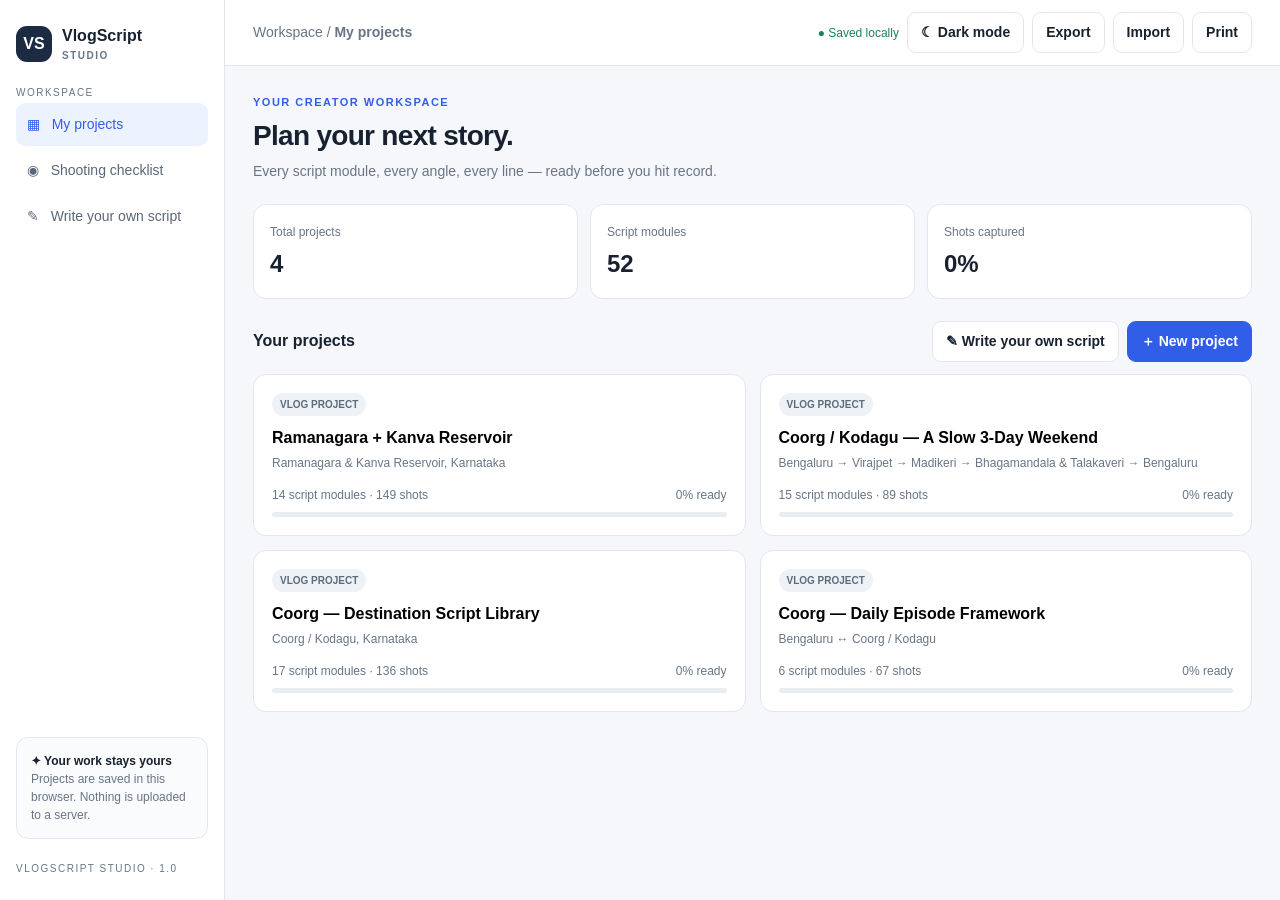
==== youtube-analytics/front-end/vlogscript-studio/index.html @ fcdf45ae "Add 'youtube-analytics/front-end/vlogscript-studio/' from commit 'c4b577c765a6b3396db47463d71242bc6f" ====
<!doctype html><html lang="en"><head><meta charset="utf-8"><meta name="viewport" content="width=device-width,initial-scale=1"><title>VlogScript Studio</title><script>try{const savedTheme=localStorage.getItem('vlogscript-theme');if(savedTheme==='dark'||savedTheme==='light')document.documentElement.dataset.theme=savedTheme;}catch(e){}</script><style>
:root{--ink:#17212f;--muted:#687587;--line:#e2e7ef;--bg:#f6f7fa;--blue:#315ee8;--soft:#edf2ff}*{box-sizing:border-box}body{margin:0;background:var(--bg);color:var(--ink);font:14px/1.5 Inter,-apple-system,BlinkMacSystemFont,"Segoe UI",sans-serif}button,input,textarea,select{font:inherit}button{cursor:pointer}.shell{display:grid;grid-template-columns:225px 1fr;min-height:100vh}.side{background:white;border-right:1px solid var(--line);padding:24px 16px;display:flex;flex-direction:column;gap:22px}.brand{display:flex;align-items:center;gap:10px;font-size:16px;font-weight:800}.mark{background:#1d2b42;color:white;width:36px;height:36px;border-radius:11px;display:grid;place-items:center}.sub,.label{font-size:10px;color:var(--muted);letter-spacing:1.5px}.nav{display:block;width:100%;text-align:left;border:0;background:transparent;padding:11px;border-radius:9px;color:#596779;margin:3px 0}.nav.active,.nav:hover{background:var(--soft);color:var(--blue)}.sidefoot{margin-top:auto;border:1px solid var(--line);background:#fafbfc;border-radius:12px;padding:14px;font-size:12px;color:var(--muted)}.sidefoot strong{display:block;color:var(--ink)}.top{height:66px;background:white;border-bottom:1px solid var(--line);display:flex;align-items:center;justify-content:space-between;padding:0 28px}.crumb{color:var(--muted)}.topright{display:flex;align-items:center;gap:8px}.saved{font-size:12px;color:#16845b}.content{max-width:1200px;padding:28px;margin:auto}.eyebrow{color:var(--blue);font-size:11px;font-weight:800;letter-spacing:1.5px}.h1{font-size:28px;letter-spacing:-.7px;margin:4px 0}.intro{color:var(--muted);margin:0 0 22px}.btn{border:1px solid var(--line);background:white;border-radius:9px;padding:9px 13px;font-weight:650;color:var(--ink)}.btn.primary{background:var(--blue);border-color:var(--blue);color:white}.btn.small{font-size:12px;padding:6px 9px}.btn.danger{color:#b42318}.stats{display:grid;grid-template-columns:repeat(3,1fr);gap:12px;margin-bottom:22px}.stat,.panel,.project,.scene-card{background:white;border:1px solid var(--line);border-radius:13px}.stat{padding:16px}.stat span{color:var(--muted);font-size:12px}.stat strong{display:block;font-size:24px;margin-top:4px}.sectionhead{display:flex;align-items:center;justify-content:space-between;gap:12px;margin:20px 0 12px}.sectionhead h2,.sectionhead h3{margin:0;font-size:16px}.projects{display:grid;grid-template-columns:repeat(2,minmax(0,1fr));gap:14px}.project{padding:18px;text-align:left}.project:hover{border-color:#9db0ff}.project h3{margin:10px 0 4px;font-size:16px}.project p{margin:0;color:var(--muted);font-size:12px}.meta{display:flex;justify-content:space-between;margin-top:14px;color:var(--muted);font-size:12px}.pill{display:inline-block;border-radius:30px;padding:4px 8px;background:#eef2f6;color:#5e6b7a;font-size:10px;font-weight:800}.bar{height:5px;background:#e9edf3;border-radius:9px;overflow:hidden;margin-top:8px}.bar i{display:block;height:100%;background:var(--blue)}.editor{display:grid;grid-template-columns:var(--scene-panel-width,230px) 8px minmax(0,1fr);gap:0;align-items:start}.scene-resizer{align-self:stretch;min-height:180px;cursor:col-resize;touch-action:none;position:relative;display:flex;justify-content:center;outline:none}.scene-resizer:after{content:'';width:3px;border-radius:4px;background:#d9e0eb;transition:background .15s,width .15s}.scene-resizer:hover:after,.scene-resizer:focus:after,.scene-resizer.dragging:after{background:#315ee8;width:4px}.scene-list{margin-right:14px;min-width:0}.scene-list{padding:12px;height:max-content}.scene-row{display:flex;align-items:flex-start;gap:8px;padding:10px;border-radius:9px;margin:3px 0;cursor:pointer;color:#596678;min-width:0}.scene-row .num{flex:0 0 25px}.scene-name{min-width:0;overflow:visible;text-overflow:clip;white-space:normal;overflow-wrap:anywhere;line-height:1.35}.scene-row>span:last-child{flex:0 0 auto}.scene-row.active,.scene-row:hover{background:var(--soft);color:var(--blue)}.num{width:25px;height:25px;border:1px solid var(--line);border-radius:7px;display:grid;place-items:center;font-size:11px;flex-shrink:0}.scene-name{overflow:visible;text-overflow:clip;white-space:normal;overflow-wrap:anywhere;flex:1;min-width:0;line-height:1.35}.scene-card,.panel{padding:18px;margin-bottom:14px}.fields{display:grid;grid-template-columns:repeat(2,minmax(0,1fr));gap:12px}.field{display:flex;flex-direction:column;gap:5px;min-width:0}.field.full{grid-column:1/-1}.field label{font-size:12px;font-weight:750;color:#556173}.field input,.field textarea,.field select{width:100%;border:1px solid #dce2ea;border-radius:8px;padding:10px;background:white;color:var(--ink);outline:none}.field input:focus,.field textarea:focus{border-color:#7893ff}.field textarea{resize:vertical;min-height:100px;line-height:1.6}.field textarea.script{min-height:155px}.twocol{display:grid;grid-template-columns:repeat(2,minmax(0,1fr));gap:14px}.hint{color:var(--muted);font-size:12px;margin:4px 0 12px}.shot{display:grid;grid-template-columns:24px minmax(90px,1fr) 92px 105px 118px 95px 30px;align-items:center;gap:7px;padding:9px 0;border-top:1px solid #eef0f4}.shot input[type=checkbox]{width:16px;height:16px;accent-color:var(--blue)}.shot input[type=text],.shot select{width:100%;min-width:0;border:1px solid var(--line);border-radius:7px;padding:7px;font-size:12px;background:white}.shot.done .shotname{text-decoration:line-through;color:#8993a1}.shothead{display:grid;grid-template-columns:24px minmax(90px,1fr) 92px 105px 118px 95px 30px;gap:7px;color:var(--muted);font-size:10px;font-weight:800;text-transform:uppercase;padding-bottom:8px}.empty{padding:32px;text-align:center;color:var(--muted);border:1px dashed #cfd6e1;border-radius:12px}.hidden{display:none!important}
/* Three-panel shooting reader: scenes | script | shot checklist */
.script-reader{display:grid;grid-template-columns:minmax(190px,225px) minmax(350px,1fr) minmax(270px,320px);gap:14px;align-items:start;margin-top:8px}
.reader-scene-sidebar,.reader-checklist{background:#fff;border:1px solid var(--line);border-radius:14px;padding:14px;position:sticky;top:16px;max-height:calc(100vh - 120px);overflow:auto;min-width:0}
.reader-sidebar-head,.reader-checklist-head{display:flex;align-items:center;justify-content:space-between;gap:8px;margin:0 2px 12px}
.reader-sidebar-head h2,.reader-checklist-head h2{font-size:14px;margin:0}
.reader-scene-list{display:flex;flex-direction:column;gap:4px}
.reader-script-item{display:block;width:100%;text-align:left;background:transparent;border:1px solid transparent;border-radius:10px;padding:11px;margin:0;color:var(--ink)}
.reader-script-item:hover{background:#f7f8fb;border-color:#e7ebf2}
.reader-script-item.active{background:var(--soft);border-color:#cbd7ff;color:#214bcc}
.reader-script-item .reader-item-scene{font-weight:750;font-size:12px;line-height:1.45;display:block;overflow-wrap:anywhere}
.reader-script-item .reader-item-type{display:block;font-size:11px;color:var(--muted);margin-top:5px}
.reader-script-item.active .reader-item-type{color:#315ee8}
.reader-main{min-width:0}
.reader-toolbar{display:flex;align-items:center;justify-content:space-between;gap:8px;flex-wrap:wrap;margin-bottom:12px}
.reader-toolbar-group{display:flex;align-items:center;gap:6px;flex-wrap:wrap}
.reader-script-tabs{display:flex;align-items:center;gap:4px;padding:4px;background:#eef1f6;border-radius:10px}
.reader-script-tabs .btn{border-color:transparent;background:transparent;padding:7px 10px}
.reader-script-tabs .btn.primary{background:#fff;border-color:#dce3ef;color:var(--blue);box-shadow:0 1px 3px #15223812}
.reader-page{background:#fff;border:1px solid var(--line);border-radius:16px;box-shadow:0 8px 30px #17212f0a;max-width:none;margin:0;min-height:68vh;padding:clamp(22px,3vw,40px)}
.reader-kicker{color:var(--blue);font-weight:850;font-size:11px;letter-spacing:1.7px;text-transform:uppercase;margin-bottom:16px}
.reader-page-title{font-size:clamp(25px,2.4vw,34px);line-height:1.16;letter-spacing:-1px;margin:0 0 10px;overflow-wrap:anywhere}
.reader-page-subtitle{font-size:14px;color:var(--muted);margin:0;line-height:1.6;overflow-wrap:anywhere}
.reader-meta{display:flex;gap:6px;flex-wrap:wrap;margin-top:14px}
.reader-meta span{background:#f3f5f8;border-radius:30px;padding:5px 9px;color:#566274;font-size:11px;font-weight:700}
.reader-rule{height:1px;background:var(--line);margin:23px 0}
.reader-text{white-space:pre-wrap;overflow-wrap:anywhere;font-size:var(--reader-font-size,21px);line-height:1.9;letter-spacing:.01em;color:#263347;max-width:67ch;margin:0 auto;min-height:36vh}
.reader-page-footer{display:flex;justify-content:space-between;align-items:center;gap:12px;margin-top:25px;padding-top:18px;border-top:1px solid var(--line);color:var(--muted);font-size:12px}
.reader-fullscreen:fullscreen{background:var(--bg);overflow:auto;padding:24px}
.reader-fullscreen:fullscreen .reader-page{min-height:calc(100vh - 140px);max-width:1000px;margin:0 auto}
.reader-checklist-head{margin-bottom:7px}
.reader-checklist-note{font-size:12px;line-height:1.6;color:var(--muted);margin:0 2px 13px}
.reader-shot-list{display:flex;flex-direction:column;gap:8px}
.reader-shot{display:flex;align-items:flex-start;gap:10px;padding:11px 10px;border:1px solid #e0e6ef;border-radius:11px;background:#fff;cursor:pointer;transition:border-color .15s,background .15s}
.reader-shot:hover{border-color:#afbeef;background:#fbfcff}
.reader-shot input{width:18px;height:18px;flex:0 0 18px;margin-top:2px;accent-color:var(--blue);cursor:pointer}
.reader-shot-content{min-width:0;display:block}
.reader-shot-name{display:block;font-size:12px;font-weight:750;line-height:1.5;overflow-wrap:anywhere}
.reader-shot-meta{display:flex;flex-wrap:wrap;gap:5px;margin-top:7px}
.reader-shot-meta span{display:inline-block;background:#f1f4f8;border-radius:30px;padding:3px 7px;font-size:10px;line-height:1.4;color:#556173}
.reader-shot.complete{background:#f8fbf9;border-color:#d9eee2}
.reader-shot.complete .reader-shot-name{text-decoration:line-through;color:#8b95a3}
.reader-empty{border:1px dashed #ccd5e2;border-radius:12px;padding:20px;color:var(--muted);background:#fafbfc;line-height:1.7;font-size:13px}
@media(max-width:1120px){.script-reader{grid-template-columns:minmax(170px,200px) minmax(300px,1fr) minmax(245px,275px);gap:10px}.reader-scene-sidebar,.reader-checklist{padding:11px}.reader-page{padding:24px 20px}.reader-toolbar-group{gap:4px}.reader-toolbar-group .btn{padding:7px 8px}}
@media(max-width:900px){.script-reader{grid-template-columns:minmax(160px,210px) minmax(0,1fr)}.reader-checklist{grid-column:2;position:static;max-height:none}.reader-scene-sidebar{grid-row:1 / span 2;position:sticky;top:12px;max-height:calc(100vh - 100px)}.reader-main{grid-column:2}.reader-page{min-height:auto}.reader-text{min-height:220px}}
@media(max-width:620px){.script-reader{grid-template-columns:1fr;gap:10px}.reader-scene-sidebar,.reader-checklist{position:static;max-height:none}.reader-scene-list{display:flex;flex-direction:row;gap:5px;overflow-x:auto;padding-bottom:4px}.reader-script-item{width:auto;min-width:170px;max-width:230px}.reader-main,.reader-checklist{grid-column:1}.reader-main{grid-row:2}.reader-checklist{grid-row:3}.reader-toolbar{align-items:flex-start}.reader-toolbar-group{max-width:100%}.reader-page{padding:25px 20px}.reader-text{font-size:var(--reader-font-size,20px);line-height:1.8;min-height:180px}.reader-page-footer{font-size:11px}}

/* In-the-field travel sequence */
.travel-intro{margin:10px 0 18px}
.travel-safety-note{padding:12px 14px;border:1px solid #f1d5a3;background:#fff9ed;color:#7b5317;border-radius:11px;font-size:13px;line-height:1.6;margin:14px 0}
.travel-overview{display:grid;grid-template-columns:repeat(3,minmax(0,1fr));gap:12px;margin:14px 0}
.travel-layout{display:grid;grid-template-columns:minmax(210px,250px) minmax(330px,1fr) minmax(270px,330px);gap:14px;align-items:start}
.travel-layout .panel{min-width:0;padding:15px}
.travel-rail,.travel-script{position:sticky;top:12px;max-height:calc(100vh - 100px);overflow:auto}
.travel-panel-head{display:flex;align-items:center;justify-content:space-between;gap:8px;margin:0 0 8px}
.travel-panel-head h3,.travel-checklist-header h3{font-size:15px;margin:0}
.travel-stop-list{display:flex;flex-direction:column;gap:5px}
.travel-stop{display:grid;grid-template-columns:28px minmax(0,1fr) auto;align-items:start;gap:9px;text-align:left;width:100%;padding:10px 9px;border:1px solid transparent;border-radius:10px;background:transparent;color:var(--ink)}
.travel-stop:hover{background:#f8f9fc;border-color:#e3e8f1}
.travel-stop.active{background:var(--soft);border-color:#cbd7ff;color:#214bcc}
.travel-stop-number{display:grid;place-items:center;width:26px;height:26px;border-radius:8px;background:#edf1f6;color:#607086;font-size:11px;font-weight:800}
.travel-stop.active .travel-stop-number{background:#315ee8;color:white}
.travel-stop-name{font-size:12px;line-height:1.4;font-weight:750;display:block;overflow-wrap:anywhere}
.travel-stop-sub{font-size:10px;line-height:1.4;color:var(--muted);display:block;margin-top:4px}
.travel-stop-check{font-size:10px;font-weight:800;color:#16845b;white-space:nowrap}
.travel-main{min-width:0}
.travel-main-head{display:flex;justify-content:space-between;align-items:flex-start;gap:12px}
.travel-main-head h2{font-size:23px;line-height:1.2;letter-spacing:-.4px;margin:4px 0 7px;overflow-wrap:anywhere}
.travel-main-head .intro{font-size:13px;margin:0}
.travel-step-progress{height:5px;background:#e9edf3;border-radius:8px;overflow:hidden;margin:14px 0}
.travel-step-progress i{display:block;height:100%;background:var(--blue);transition:width .2s}
.travel-nav{display:flex;align-items:center;justify-content:space-between;gap:8px;margin:12px 0 18px}
.travel-step-index{font-size:11px;color:var(--muted);text-align:center}
.travel-step-safety{font-size:12px;line-height:1.6;color:#7b5317;background:#fff9ed;border:1px solid #f1d5a3;border-radius:10px;padding:10px 12px;margin-bottom:13px}
.travel-checklist-header{margin:16px 0 8px}
.travel-shot-list,.travel-extra-list{display:flex;flex-direction:column;gap:9px}
.travel-shot-card{display:flex;align-items:flex-start;gap:9px;border:1px solid var(--line);border-radius:12px;padding:12px;background:#fff}
.travel-shot-seq{display:grid;place-items:center;flex:0 0 27px;width:27px;height:27px;border-radius:8px;background:#edf1f6;color:#516176;font-size:10px;font-weight:850;line-height:1}
.travel-shot-card.done{background:#f8fbf9;border-color:#d9eee2}
.travel-shot-card input[type=checkbox],.travel-extra-card input[type=checkbox]{width:19px;height:19px;flex:0 0 19px;margin:2px 0 0;accent-color:var(--blue);cursor:pointer}
.travel-shot-body{min-width:0;flex:1}
.travel-shot-title{font-size:13px;font-weight:750;line-height:1.5;overflow-wrap:anywhere}
.travel-shot-card.done .travel-shot-title{text-decoration:line-through;color:#8993a1}
.travel-shot-tags{display:flex;flex-wrap:wrap;gap:5px;margin-top:8px}
.travel-shot-tags span{display:inline-block;padding:4px 7px;border-radius:30px;background:#f0f3f7;color:#59677a;font-size:10px;font-weight:650;line-height:1.4}
.travel-shot-tags .travel-type-tag{background:#eaf0ff;color:#3154bd}
.travel-shot-source{font-size:10px;color:var(--muted);margin-top:7px;line-height:1.4}
.travel-extra-card{display:flex;align-items:flex-start;gap:10px;padding:11px 12px;border-radius:11px;background:#f8f9fc;border:1px dashed #d5dce7;font-size:12px;line-height:1.55}
.travel-extra-card.done span{text-decoration:line-through;color:#8993a1}
.travel-empty{padding:22px;border:1px dashed #cfd6e1;border-radius:12px;color:var(--muted);font-size:13px;line-height:1.6}
.travel-nav-bottom{border-top:1px solid var(--line);padding-top:14px;margin-top:20px}
.travel-label{display:block;font-size:11px;font-weight:750;color:#536174;margin:14px 0 6px}
.travel-select{width:100%;padding:9px 10px;border:1px solid var(--line);border-radius:9px;background:white;color:var(--ink);font-size:12px;min-width:0}
.travel-script-tabs{margin:12px 0}
.travel-script-paper{border:1px solid var(--line);background:#fbfcfe;border-radius:12px;padding:15px}
.travel-script-paper .reader-kicker{margin-bottom:10px}
.travel-script-paper h3{font-size:17px;line-height:1.4;margin:0 0 8px;overflow-wrap:anywhere}
.travel-script-meta{font-size:10px;color:var(--muted);margin-bottom:10px}
.travel-script-content{white-space:pre-wrap;overflow-wrap:anywhere;font-size:16px;line-height:1.8;color:#263347;min-height:180px}
.travel-script-content.travel-script-empty{font-size:13px;min-height:auto}
.travel-script-tip{font-size:11px;line-height:1.6;color:var(--muted);margin:12px 0}
#travelOpenReader{width:100%;white-space:normal}
@media(max-width:1120px){.travel-layout{grid-template-columns:minmax(190px,220px) minmax(300px,1fr)}.travel-script{position:static;grid-column:2;max-height:none}.travel-rail{grid-row:1 / span 2}.travel-main{grid-column:2}.travel-script-content{min-height:130px}}
@media(max-width:850px){.travel-overview{gap:7px}.travel-overview .stat{padding:11px}.travel-overview .stat strong{font-size:20px}.travel-layout{grid-template-columns:minmax(0,1fr);grid-template-areas:"route" "script" "tasks";gap:10px}.travel-rail{grid-area:route;position:static;max-height:none}.travel-main{grid-area:tasks;grid-column:1}.travel-script{grid-area:script;grid-column:1;position:static;max-height:none}.travel-stop-list{display:flex;flex-direction:row;overflow-x:auto;gap:6px;padding-bottom:5px}.travel-stop{min-width:190px;max-width:245px;grid-template-columns:26px minmax(0,1fr) auto}.travel-nav{gap:5px}.travel-nav .btn{font-size:11px;padding:7px 8px}.travel-main-head h2{font-size:21px}}
@media(max-width:540px){.travel-overview{grid-template-columns:repeat(3,minmax(0,1fr))}.travel-overview .stat span{font-size:10px;line-height:1.3}.travel-overview .stat strong{font-size:17px}.travel-layout .panel{padding:12px}.travel-safety-note{font-size:12px}.travel-main-head{gap:7px}.travel-main-head .pill{font-size:9px;max-width:100px;white-space:normal;text-align:center}.travel-shot-card{padding:10px}.travel-shot-title{font-size:12px}.travel-script-content{font-size:15px;line-height:1.75}.travel-step-index{font-size:10px}}
@media(max-width:850px){.shell{grid-template-columns:1fr}.side{display:none}.top{padding:0 14px}.content{padding:18px 12px}.editor{grid-template-columns:1fr;gap:12px}.scene-resizer{display:none}.scene-list{display:block;overflow:auto;margin-right:0}.scene-row{min-width:0}.projects{grid-template-columns:1fr}.shot,.shothead{grid-template-columns:22px minmax(90px,1fr) 82px 88px 100px 30px}.shot select[data-k=orientation],.shothead span:nth-child(6){display:none}.shot input[type=text]{grid-column:auto}}@media(max-width:540px){.stats{gap:7px}.stat{padding:11px}.stat strong{font-size:20px}.h1{font-size:24px}.top{height:56px}.saved{display:none}.twocol,.fields{grid-template-columns:1fr}.field.full{grid-column:auto}.shot,.shothead{grid-template-columns:20px minmax(70px,1fr) 74px 76px 84px 26px}.shot select[data-k=orientation],.shothead span:nth-child(6){display:none}.shot input[type=text]{grid-column:auto}.topright .btn{font-size:11px;padding:7px}}@media print{.side,.top,.no-print,.scene-list{display:none!important}.shell,.editor{display:block}.content{max-width:none;padding:0}.scene-card,.panel{break-inside:avoid}}

/* Dark theme: toggle persists per browser and covers editor, reader and travel mode. */
:root[data-theme="dark"]{color-scheme:dark;--ink:#e7edf7;--muted:#9caac0;--line:#354155;--bg:#10151e;--blue:#9bb2ff;--soft:#222f4b}
html[data-theme="dark"] body{background:var(--bg);color:var(--ink)}
html[data-theme="dark"] .side,html[data-theme="dark"] .top,html[data-theme="dark"] .stat,html[data-theme="dark"] .panel,html[data-theme="dark"] .project,html[data-theme="dark"] .scene-card,html[data-theme="dark"] .reader-scene-sidebar,html[data-theme="dark"] .reader-checklist,html[data-theme="dark"] .reader-page,html[data-theme="dark"] .reader-shot,html[data-theme="dark"] .travel-shot-card{background:#171e29;border-color:var(--line);color:var(--ink)}
html[data-theme="dark"] .sidefoot,html[data-theme="dark"] .reader-empty,html[data-theme="dark"] .empty{background:#131a24;border-color:var(--line);color:var(--muted)}
html[data-theme="dark"] .sidefoot strong,html[data-theme="dark"] .field label{color:var(--ink)}
html[data-theme="dark"] .nav{color:#aebbd0}
html[data-theme="dark"] .nav.active,html[data-theme="dark"] .nav:hover,html[data-theme="dark"] .scene-row.active,html[data-theme="dark"] .scene-row:hover,html[data-theme="dark"] .reader-script-item.active,html[data-theme="dark"] .travel-stop.active{background:var(--soft);color:var(--blue)}
html[data-theme="dark"] .btn{background:#202938;border-color:#3a465a;color:var(--ink)}
html[data-theme="dark"] .btn:hover{background:#29364a;border-color:#52617a}
html[data-theme="dark"] .btn.primary{background:#315ee8;border-color:#315ee8;color:#fff}
html[data-theme="dark"] .btn.primary:hover{background:#244fd6;border-color:#244fd6}
html[data-theme="dark"] .btn.danger{color:#ffaaa4}
html[data-theme="dark"] .field input,html[data-theme="dark"] .field textarea,html[data-theme="dark"] .field select,html[data-theme="dark"] .shot input[type=text],html[data-theme="dark"] .shot select,html[data-theme="dark"] .travel-select{background:#111821;border-color:#3a465a;color:var(--ink)}
html[data-theme="dark"] .field input::placeholder,html[data-theme="dark"] .field textarea::placeholder{color:#8290a6}
html[data-theme="dark"] .scene-resizer:after{background:#3b4860}
html[data-theme="dark"] .shot,html[data-theme="dark"] .reader-page-footer{border-color:#2b3545}
html[data-theme="dark"] .pill{background:#273344;color:#c1ccdc}
html[data-theme="dark"] .bar{background:#2b3545}
html[data-theme="dark"] .reader-script-item:hover,html[data-theme="dark"] .travel-stop:hover{background:#1d2737;border-color:#35445c}
html[data-theme="dark"] .reader-script-item.active{border-color:#415783}
html[data-theme="dark"] .reader-item-type,html[data-theme="dark"] .reader-script-item.active .reader-item-type{color:#a8baff}
html[data-theme="dark"] .reader-script-tabs{background:#202938}
html[data-theme="dark"] .reader-script-tabs .btn{background:transparent;color:var(--ink)}
html[data-theme="dark"] .reader-script-tabs .btn.primary{background:#2a3b59;border-color:#465b80;color:#d2ddff;box-shadow:none}
html[data-theme="dark"] .reader-text,html[data-theme="dark"] .travel-script-content{color:#e0e8f4}
html[data-theme="dark"] .reader-meta span,html[data-theme="dark"] .reader-shot-meta span,html[data-theme="dark"] .travel-shot-tags span,html[data-theme="dark"] .travel-stop-number,html[data-theme="dark"] .travel-shot-seq{background:#273344;color:#c1ccdc}
html[data-theme="dark"] .reader-rule{background:#354155}
html[data-theme="dark"] .reader-shot{background:#171e29;border-color:#354155}
html[data-theme="dark"] .reader-shot:hover{background:#1c2635;border-color:#52617a}
html[data-theme="dark"] .reader-shot.complete,html[data-theme="dark"] .travel-shot-card.done{background:#172820;border-color:#294d3b}
html[data-theme="dark"] .reader-shot.complete .reader-shot-name,html[data-theme="dark"] .travel-shot-card.done .travel-shot-title{color:#94a99a}
html[data-theme="dark"] .travel-safety-note,html[data-theme="dark"] .travel-step-safety{background:#302717;border-color:#69502b;color:#f0cb87}
html[data-theme="dark"] .travel-extra-card{background:#1a2330;border-color:#3a465a;color:var(--ink)}
html[data-theme="dark"] .travel-script-paper{background:#141b26;border-color:#354155}
html[data-theme="dark"] .travel-shot-tags .travel-type-tag{background:#27385a;color:#c8d6ff}
html[data-theme="dark"] .travel-stop.active .travel-stop-number{background:#315ee8;color:#fff}
html[data-theme="dark"] .travel-stop-sub,html[data-theme="dark"] .travel-label{color:var(--muted)}
html[data-theme="dark"] .travel-step-progress{background:#2b3545}
html[data-theme="dark"] .project:hover{border-color:#718bda}
html[data-theme="dark"] ::selection{background:#405b91;color:#fff}
html[data-theme="dark"] input[type=checkbox]{accent-color:#8ca7ff}
@media(prefers-reduced-motion:no-preference){html[data-theme="dark"] body{transition:background-color .15s ease,color .15s ease}}

/* Episode 1 standalone script notebook */
.scriptbook-header{display:flex;justify-content:space-between;align-items:flex-end;gap:18px;flex-wrap:wrap;margin-bottom:16px}
.scriptbook-actions{display:flex;align-items:center;gap:8px;flex-wrap:wrap}
.scriptbook-layout{display:grid;grid-template-columns:minmax(220px,280px) minmax(0,1fr);gap:16px;align-items:start}
.scriptbook-rail{position:sticky;top:14px;max-height:calc(100vh - 100px);overflow:auto;padding:14px}
.scriptbook-rail-title{display:flex;justify-content:space-between;align-items:center;gap:8px;margin:0 2px 8px}
.scriptbook-rail-title h2{margin:0;font-size:14px}
.scriptbook-sections{display:flex;flex-direction:column;gap:4px}
.scriptbook-section-btn{width:100%;text-align:left;padding:10px;border:1px solid transparent;border-radius:10px;background:transparent;color:var(--ink);display:flex;align-items:flex-start;gap:9px}
.scriptbook-section-btn:hover{background:#f7f8fb;border-color:var(--line)}
.scriptbook-section-btn.active{background:var(--soft);border-color:#cbd7ff;color:var(--blue)}
.scriptbook-index{flex:0 0 25px;width:25px;height:25px;border-radius:7px;border:1px solid var(--line);display:grid;place-items:center;font-size:10px;font-weight:800}
.scriptbook-section-btn.active .scriptbook-index{background:var(--blue);border-color:var(--blue);color:white}
.scriptbook-section-title{font-size:12px;font-weight:750;line-height:1.4;overflow-wrap:anywhere}
.scriptbook-section-type{display:block;margin-top:4px;font-size:10px;color:var(--muted);line-height:1.4}
.scriptbook-editor{padding:20px;min-width:0}
.scriptbook-editor-head{display:flex;justify-content:space-between;align-items:flex-start;gap:12px;flex-wrap:wrap;margin-bottom:16px}
.scriptbook-editor-head h2{font-size:18px;margin:0}
.scriptbook-field-grid{display:grid;grid-template-columns:minmax(0,1fr) minmax(180px,.7fr);gap:12px;margin-bottom:14px}
.scriptbook-editor .field textarea{min-height:290px;font-size:15px;line-height:1.8;resize:vertical}
.scriptbook-editor .field textarea.notes-area{min-height:110px}
.scriptbook-label{font-size:12px;font-weight:750;color:#556173;display:block;margin-bottom:5px}
.scriptbook-help{font-size:12px;color:var(--muted);line-height:1.7;margin:0 0 14px}
.scriptbook-foot{display:flex;justify-content:space-between;align-items:center;gap:10px;flex-wrap:wrap;border-top:1px solid var(--line);margin-top:16px;padding-top:14px}
.scriptbook-nav-controls{display:flex;gap:7px;flex-wrap:wrap}
.scriptbook-status{font-size:12px;color:var(--muted)}
.scriptbook-status.good{color:#16845b}
.scriptbook-danger{color:#b42318}
@media(max-width:900px){.scriptbook-layout{grid-template-columns:1fr}.scriptbook-rail{position:static;max-height:none}.scriptbook-sections{display:flex;flex-direction:row;overflow-x:auto;padding-bottom:5px}.scriptbook-section-btn{min-width:190px;max-width:245px}.scriptbook-editor{padding:16px}}
@media(max-width:540px){.scriptbook-field-grid{grid-template-columns:1fr}.scriptbook-editor .field textarea{min-height:240px}.scriptbook-editor{padding:13px}.scriptbook-actions{width:100%}.scriptbook-actions .btn{flex:1}.scriptbook-header .h1{font-size:24px}}
html[data-theme="dark"] .scriptbook-section-btn:hover{background:#1d2737;border-color:#35445c}
html[data-theme="dark"] .scriptbook-section-btn.active{background:var(--soft);border-color:#415783;color:var(--blue)}
html[data-theme="dark"] .scriptbook-index{border-color:#354155}
html[data-theme="dark"] .scriptbook-section-btn.active .scriptbook-index{background:#315ee8;border-color:#315ee8;color:#fff}
html[data-theme="dark"] .scriptbook-label{color:var(--ink)}
html[data-theme="dark"] .scriptbook-editor .field input,html[data-theme="dark"] .scriptbook-editor .field textarea,html[data-theme="dark"] .scriptbook-editor .field select{background:#111821;border-color:#3a465a;color:var(--ink)}
@media print{.scriptbook-rail,.scriptbook-actions,.scriptbook-nav-controls,.scriptbook-delete{display:none!important}.scriptbook-layout{display:block}.scriptbook-editor{border:0;box-shadow:none}.scriptbook-editor .field textarea{min-height:0;border:0;white-space:pre-wrap}.scriptbook-editor-head{margin-bottom:8px}}

/* Destination -> episode -> section script library */
.script-library-add{display:grid;grid-template-columns:minmax(190px,.8fr) minmax(280px,1.2fr);gap:10px 20px;align-items:center;margin-bottom:20px}.script-library-add-copy h2{font-size:16px;margin:0}.script-library-add-copy .hint{margin:5px 0 0}
.script-library-add-controls{display:flex;gap:8px;min-width:0}.script-library-add-controls input{flex:1;min-width:0;border:1px solid var(--line);border-radius:9px;padding:10px 11px;background:white;color:var(--ink)}#scriptLibraryMessage{grid-column:1/-1;margin:0;min-height:18px}
.script-destination-grid,.script-episode-grid{display:grid;grid-template-columns:repeat(2,minmax(0,1fr));gap:12px}.script-destination-card,.script-episode-card{background:#fff;border:1px solid var(--line);border-radius:14px;padding:18px;text-align:left;color:var(--ink);width:100%;min-width:0;transition:border-color .15s,transform .15s}.script-destination-card:hover,.script-episode-card:hover{border-color:#9db0ff;transform:translateY(-1px)}
.script-library-card-top{display:flex;align-items:center;justify-content:space-between;gap:10px}.script-library-card-icon{display:grid;place-items:center;width:38px;height:38px;border-radius:11px;background:var(--soft);color:var(--blue);font-size:18px;font-weight:800}.script-library-card-name{font-size:17px;font-weight:800;margin:12px 0 4px;overflow-wrap:anywhere}.script-library-card-copy{font-size:12px;color:var(--muted);margin:0;line-height:1.6}.script-library-card-meta{display:flex;justify-content:space-between;align-items:center;gap:8px;margin-top:15px;padding-top:12px;border-top:1px solid var(--line);font-size:11px;color:var(--muted)}
.script-library-empty{padding:28px;text-align:center;grid-column:1/-1;background:transparent;border:1px dashed var(--line);border-radius:14px;color:var(--muted);line-height:1.7}.script-destination-details{max-width:700px;margin-bottom:12px}.script-destination-details .field{max-width:440px}
.script-episode-card{display:flex;flex-direction:column;align-items:stretch;min-height:170px}.script-episode-card-head{display:flex;align-items:center;justify-content:space-between;gap:8px}.script-episode-card h3{font-size:17px;margin:12px 0 4px;overflow-wrap:anywhere}.script-episode-card p{margin:0;color:var(--muted);font-size:12px;line-height:1.6}.script-episode-card-foot{display:flex;align-items:center;justify-content:space-between;gap:8px;margin-top:auto;padding-top:16px;font-size:11px;color:var(--muted)}.script-episode-title-panel{margin-bottom:14px}.script-episode-destination-label{font-size:11px;letter-spacing:1.1px;text-transform:uppercase;font-weight:800;color:var(--blue);margin-bottom:10px}.script-episode-title-row{display:flex;justify-content:space-between;align-items:flex-end;gap:16px}.script-episode-title-row .field{max-width:550px;flex:1}
html[data-theme="dark"] .script-library-add-controls input{background:#111821;border-color:#3a465a;color:var(--ink)}html[data-theme="dark"] .script-destination-card,html[data-theme="dark"] .script-episode-card{background:#171e29;border-color:var(--line);color:var(--ink)}html[data-theme="dark"] .script-destination-card:hover,html[data-theme="dark"] .script-episode-card:hover{border-color:#718bda}html[data-theme="dark"] .script-library-card-icon{background:#222f4b;color:#9bb2ff}html[data-theme="dark"] .script-library-card-meta{border-color:var(--line)}html[data-theme="dark"] .script-episode-title-panel{background:#171e29;border-color:var(--line)}html[data-theme="dark"] #episodeTitleInput,html[data-theme="dark"] #scriptDestinationName{background:#111821;border-color:#3a465a;color:var(--ink)}
@media(max-width:850px){.script-library-add{grid-template-columns:1fr}.script-library-add-controls{max-width:none}.script-destination-grid,.script-episode-grid{grid-template-columns:1fr}}@media(max-width:540px){.script-library-add-controls{flex-direction:column}.script-library-add-controls .btn{width:100%}.script-episode-title-row{display:block}.script-episode-title-row .scriptbook-status{display:inline-block;margin-top:10px}.script-destination-card,.script-episode-card{padding:15px}}
</style></head><body><div class="shell"><aside class="side"><div class="brand"><span class="mark">VS</span><span>VlogScript<div class="sub">STUDIO</div></span></div><div><div class="label">WORKSPACE</div><button class="nav active" id="homeNav">▦ &nbsp; My projects</button><button class="nav" id="shootNav">◉ &nbsp; Shooting checklist</button><button class="nav" id="episodeScriptNav">✎ &nbsp; Write your own script</button></div><div class="sidefoot"><strong>✦ Your work stays yours</strong>Projects are saved in this browser. Nothing is uploaded to a server.</div><div class="sub">VLOGSCRIPT STUDIO · 1.0</div></aside><main><header class="top"><div class="crumb" id="crumb">Workspace / <b>My projects</b></div><div class="topright"><span class="saved" id="saveState">● Saved locally</span><button class="btn no-print" id="themeToggle" type="button" aria-label="Switch to dark theme" aria-pressed="false">☾ Dark mode</button><button class="btn no-print" id="exportBtn">Export</button><button class="btn no-print" id="importBtn">Import</button><button class="btn no-print" id="printBtn">Print</button><input type="file" id="importFile" accept=".json,application/json" hidden></div></header><div class="content"><section id="dashboard"><div class="eyebrow">YOUR CREATOR WORKSPACE</div><h1 class="h1">Plan your next story.</h1><p class="intro">Every script module, every angle, every line — ready before you hit record.</p><div class="stats"><div class="stat"><span>Total projects</span><strong id="statProjects">0</strong></div><div class="stat"><span>Script modules</span><strong id="statScenes">0</strong></div><div class="stat"><span>Shots captured</span><strong id="statShots">0%</strong></div></div><div class="sectionhead"><h2>Your projects</h2><div style="display:flex;gap:8px;flex-wrap:wrap"><button class="btn" id="dashboardEpisodeScript">✎ Write your own script</button><button class="btn primary" id="newProject">＋ New project</button></div></div><div id="projectGrid" class="projects"></div></section><section id="workspace" class="hidden"><div class="eyebrow">PROJECT WORKSPACE</div><div class="sectionhead" style="margin-top:4px"><div><h1 class="h1" id="projectHeading">Untitled vlog</h1><p class="intro" id="projectSummary">Script-based production plan</p></div><div class="no-print" style="display:flex;gap:8px;flex-wrap:wrap"><button class="btn" id="backBtn">← Projects</button><button class="btn" id="episodeScriptWorkspaceBtn">✎ Write your own script</button><button class="btn primary" id="travelModeBtn">Travel Shoot Mode</button><button class="btn" id="readScriptsBtn">Read scripts</button><button class="btn danger" id="deleteProject">Delete project</button></div></div><div id="projectEditorView"><div class="stats"><div class="stat"><span>Script modules</span><strong id="sceneCount">0</strong></div><div class="stat"><span>Shots completed</span><strong id="shotCount">0 / 0</strong></div><div class="stat"><span>Overall progress</span><strong id="progressCount">0%</strong><div class="bar"><i id="progressBar" style="width:0%"></i></div></div></div><div class="panel fields"><div class="field"><label>Project title</label><input id="projectTitle" placeholder="e.g. A weekend in Coorg"></div><div class="field"><label>Location</label><input id="projectLocation" placeholder="Where are you filming?"></div><div class="field full"><label>Story / video summary</label><textarea id="projectDescription" rows="2" placeholder="What story do you want viewers to experience?"></textarea></div></div><div class="editor"><div class="panel scene-list"><div class="sectionhead" style="margin:3px 2px 10px"><h3>Script modules</h3><button class="btn small primary no-print" id="addScene">＋ Add</button></div><div id="sceneList"></div></div><div id="sceneResizer" class="scene-resizer no-print" role="separator" aria-label="Resize script modules panel" aria-orientation="vertical" tabindex="0" title="Drag to resize script modules panel"></div><div id="sceneDetail"></div></div></div>
<div id="scriptReaderView" class="script-reader hidden">
 <aside class="reader-scene-sidebar">
  <div class="reader-sidebar-head"><h2>Script modules</h2><span class="pill" id="readerSceneCount">0 modules</span></div>
  <p class="hint">Select a script module. Its script and shooting checklist stay visible side by side.</p>
  <div id="readerSceneList" class="reader-scene-list"></div>
 </aside>
 <div class="reader-main">
  <div class="reader-toolbar no-print">
   <div class="reader-toolbar-group">
    <button class="btn" id="readerPrev">← Previous scene</button>
    <button class="btn" id="readerNext">Next scene →</button>
   </div>
   <div class="reader-script-tabs" role="tablist" aria-label="Script type">
    <button class="btn primary" id="readerVoiceTab" role="tab" aria-selected="true">Voice-over</button>
    <button class="btn" id="readerOnCameraTab" role="tab" aria-selected="false">On-camera</button>
   </div>
   <div class="reader-toolbar-group">
    <button class="btn" id="fontDown" title="Decrease text size">A−</button>
    <button class="btn" id="fontUp" title="Increase text size">A+</button>
    <button class="btn" id="readerFullscreen">⛶ Focus mode</button>
   </div>
  </div>
  <div id="readerFullscreenArea" class="reader-fullscreen">
   <article class="reader-page" id="readerPage">
    <div class="reader-kicker" id="readerKicker">MODULE 01 · VOICE-OVER</div>
    <h1 class="reader-page-title" id="readerTitle">Choose a script moduleh1>
    <p class="reader-page-subtitle" id="readerSubtitle"></p>
    <div class="reader-meta" id="readerMeta"></div>
    <div class="reader-rule"></div>
    <div class="reader-text" id="readerText"></div>
    <div class="reader-page-footer"><span id="readerPageNumber">Module 0 of 0</span><span>Keep your script open while filming</span></div>
   </article>
  </div>
 </div>
 <aside class="reader-checklist">
  <div class="reader-checklist-head"><h2>Shooting checklist</h2><span class="pill" id="readerShotCount">0 / 0</span></div>
  <p class="reader-checklist-note" id="readerChecklistHint">Tick each shot after recording it. Progress is saved in this browser.</p>
  <div id="readerShotList" class="reader-shot-list"></div>
 </aside>
</div>
<div id="travelShootView" class="hidden">
 <div class="travel-intro">
  <div class="eyebrow">FIELD PRODUCTION · IN REAL-TIME ORDER</div>
  <h2 class="h1">Travel Shoot Mode</h2>
  <p class="intro">Follow your real journey from departure to the last location. Checklists reuse the same shots as your scene editor, and completed shots stay in sync everywhere.</p>
  <div class="travel-safety-note"><strong>Camera safety:</strong> Set up shots before moving. Never operate your camera or phone while driving; pull over safely or ask a passenger to handle recording.</div>
  <div class="travel-overview">
   <div class="stat"><span>Journey stops</span><strong id="travelStopTotal">0</strong></div>
   <div class="stat"><span>Capture tasks done</span><strong id="travelTaskProgress">0 / 0</strong></div>
   <div class="stat"><span>Journey progress</span><strong id="travelPercent">0%</strong><div class="bar"><i id="travelProgressBar" style="width:0%"></i></div></div>
  </div>
 </div>
 <div class="travel-layout">
  <aside class="travel-rail panel">
   <div class="travel-panel-head"><h3>Your journey</h3><span class="pill" id="travelRailProgress">0%</span></div>
   <p class="hint">Stops are ordered by where you’ll be, not by the final edited video.</p>
   <div id="travelStopList" class="travel-stop-list"></div>
  </aside>
  <section class="travel-main panel">
   <div class="travel-main-head">
    <div><div class="eyebrow" id="travelStepKicker">STOP 01</div><h2 id="travelStepTitle">Before you leave</h2><p id="travelStepSubtitle" class="intro"></p></div>
    <span class="pill" id="travelStepCount">0 / 0 done</span>
   </div>
   <div class="travel-step-progress"><i id="travelStepProgressBar" style="width:0%"></i></div>
   <div class="travel-nav no-print">
    <button class="btn" id="travelPrev">← Previous stop</button>
    <span id="travelStepIndex" class="travel-step-index">Stop 1 of 1</span>
    <button class="btn primary" id="travelNext">Next stop →</button>
   </div>
   <div id="travelStepSafety" class="travel-step-safety hidden"></div>
   <div class="travel-checklist-header"><div><h3>Record these shots here</h3><p class="hint">Tick a shot as soon as you have the footage. Angle, FPS and orientation travel with each item.</p></div></div>
   <div id="travelShotList" class="travel-shot-list"></div>
   <div id="travelExtraList" class="travel-extra-list"></div>
   <div id="travelStepEmpty" class="travel-empty hidden">There are no specific shot cards for this stop yet. Use it as a route reminder and continue when ready.</div>
   <div class="travel-nav travel-nav-bottom no-print">
    <button class="btn" id="travelPrevBottom">← Previous stop</button>
    <button class="btn primary" id="travelNextBottom">Next stop →</button>
   </div>
  </section>
  <aside class="travel-script panel">
   <div class="travel-panel-head"><h3>Read the script here</h3><span class="pill">Live prompt</span></div>
   <p class="hint">Choose from scripts that have matching shots at this stop. The script options and checklist mode stay in sync.</p>
   <label class="travel-label" for="travelScriptScene">Script module / story beat</label>
   <select id="travelScriptScene" class="travel-select"></select>
   <div class="reader-script-tabs travel-script-tabs" role="tablist" aria-label="Travel script type">
    <button class="btn" id="travelVoiceTab" role="tab" aria-selected="false">Voice-over / B-roll shots</button>
    <button class="btn primary" id="travelOnCameraTab" role="tab" aria-selected="true">On-camera shots</button>
   </div>
   <div class="travel-script-paper">
    <div id="travelScriptKicker" class="reader-kicker">ON-CAMERA SCRIPT</div>
    <h3 id="travelScriptTitle">Choose a script moduleh3>
    <div id="travelScriptMeta" class="travel-script-meta"></div>
    <div id="travelScriptContent" class="travel-script-content">Select a stop to see its related script.</div>
   </div>
   <p class="travel-script-tip">For voice-over, capture the footage now and record the narration later. On-camera lines are shown as a field prompt.</p>
   <button class="btn no-print" id="travelOpenReader">Open full Read Scripts page</button>
  </aside>
 </div>
</div></section>
<section id="episodeScriptPage" class="hidden">
 <div id="scriptLibraryHome">
  <div class="scriptbook-header"><div><div class="eyebrow">PERSONAL SCRIPT LIBRARY</div><h1 class="h1">Write your own script</h1><p class="intro">Create a destination, organise its episodes, and keep each episode’s script, delivery notes and shooting ideas together.</p></div></div>
  <div class="panel script-library-add"><div class="script-library-add-copy"><h2>Start with a destination</h2><p class="hint">Add a destination name below, or open one you’ve already created.</p></div><div class="script-library-add-controls"><input id="scriptDestinationInput" type="text" placeholder="Destination name — e.g. Coorg" maxlength="90" aria-label="Destination name"><button class="btn primary" id="addScriptDestinationBtn">＋ Add destination</button></div><p id="scriptLibraryMessage" class="scriptbook-status" aria-live="polite"></p></div>
  <div class="sectionhead"><h2>Your destinations</h2><span class="pill" id="scriptDestinationCount">0 destinations</span></div><div id="scriptDestinationCards" class="script-destination-grid"></div>
 </div>
 <div id="scriptDestinationView" class="hidden">
  <div class="scriptbook-header"><div><div class="eyebrow">DESTINATION SCRIPT LIBRARY</div><h1 class="h1" id="scriptDestinationHeading">Destination</h1><p class="intro">Keep all episodes for this destination together. Each episode opens its own section-based writing workspace.</p></div><div class="scriptbook-actions"><button class="btn" id="scriptBackToDestinationsBtn">← All destinations</button><button class="btn primary" id="addScriptEpisodeBtn">＋ Add episode</button></div></div>
  <div class="panel script-destination-details"><div class="field"><label for="scriptDestinationName">Destination name</label><input id="scriptDestinationName" type="text" maxlength="90" placeholder="Destination name"></div><p class="hint">Rename it here. Your episodes and scripts stay grouped under this destination.</p></div>
  <div class="sectionhead"><h2>Episodes</h2><span class="pill" id="scriptEpisodeCount">0 episodes</span></div><div id="scriptEpisodeCards" class="script-episode-grid"></div>
 </div>
 <div id="scriptEpisodeEditor" class="hidden">
  <div class="scriptbook-header"><div><div class="eyebrow" id="episodeEditorBreadcrumb">DESTINATION · EPISODE</div><h1 class="h1">Write your own script</h1><p class="intro">Break the episode into story beats. Your script and notes save in this browser as you write.</p></div><div class="scriptbook-actions"><button class="btn" id="episodeBackToEpisodesBtn">← Episodes</button><button class="btn" id="episodeBackToDestinationsBtn">All destinations</button><button class="btn" id="episodeDownloadBtn">Download .txt</button><button class="btn danger" id="deleteCurrentScriptEpisodeBtn">Delete episode</button><button class="btn primary" id="episodeAddSectionBtn">＋ Add section</button></div></div>
  <div class="panel script-episode-title-panel"><div class="script-episode-destination-label" id="episodeDestinationLabel">Coorg</div><div class="script-episode-title-row"><div class="field"><label for="episodeTitleInput">Episode name</label><input id="episodeTitleInput" type="text" maxlength="120" placeholder="Episode 1"></div><span class="scriptbook-status good" id="episodeScriptStatus">● Saved locally</span></div></div>
  <div class="scriptbook-layout"><aside class="panel scriptbook-rail"><div class="scriptbook-rail-title"><h2>Episode outline</h2><span class="pill" id="episodeSectionCount">0 sections</span></div><p class="hint">Select a section to write or revise it. Add as many script beats as your story needs.</p><div class="scriptbook-sections" id="episodeSectionNav"></div></aside>
   <main class="panel scriptbook-editor"><div class="scriptbook-editor-head"><div><div class="eyebrow" id="episodeSectionNumber">SECTION 01</div><h2 id="episodeSectionHeading">Intro / Opening</h2></div><span class="pill" id="episodeSectionWordBadge">0 words</span></div><p class="scriptbook-help">Write in your natural voice. Treat this as a working draft, not a script you must memorise. Use the notes field for camera angles, B-roll, research reminders and delivery tips.</p>
    <div class="scriptbook-field-grid"><div class="field"><label for="episodeSectionTitle">Section heading</label><input id="episodeSectionTitle" type="text" placeholder="e.g. First impression"></div><div class="field"><label for="episodeSectionType">Script format / scene</label><input id="episodeSectionType" type="text" placeholder="e.g. On-camera, voice-over"></div><div class="field full"><label for="episodeSectionTiming">Timing / trigger</label><input id="episodeSectionTiming" type="text" placeholder="e.g. After safely parking · optional"></div></div>
    <div class="field"><label for="episodeSectionText">Your script</label><textarea id="episodeSectionText" spellcheck="true" placeholder="Write or paste your script here…"></textarea></div><div class="field" style="margin-top:14px"><label for="episodeSectionNotes">Shot ideas, delivery tips and reminders</label><textarea id="episodeSectionNotes" class="notes-area" rows="4" placeholder="Camera angles, B-roll, delivery notes, things to verify…"></textarea></div>
    <div class="scriptbook-foot"><span class="scriptbook-status" id="episodeSectionMetrics">0 words · 0 characters</span><div class="scriptbook-nav-controls"><button class="btn" id="episodePrevSectionBtn">← Previous</button><button class="btn primary" id="episodeNextSectionBtn">Next section →</button><button class="btn scriptbook-delete scriptbook-danger" id="episodeDeleteSectionBtn">Delete section</button></div></div>
   </main>
  </div>
 </div>
</section>
</div></main></div>
<script>
const KEY='vlogscript-studio-v1',$=id=>document.getElementById(id);let projects=[],activeProject=null,activeScene=null,view='home',timer;const uid=()=>Math.random().toString(36).slice(2,10),esc=s=>String(s??'').replace(/[&<>"']/g,c=>({'&':'&amp;','<':'&lt;','>':'&gt;','"':'&quot;',"'":'&#39;'}[c]));
const EPISODE2_SCRIPT_DEFAULTS = [{"id":"ep2-intro","title":"A. Intro — Storytelling","type":"Voice-over / Storytelling","timing":"Opening · misty mountains, coffee plantations and greenery","script":"Coorg aane ke baad sabse pehle jo cheez mujhe attract karti hai, woh hai yahan ke misty mountains, coffee plantations aur har taraf faili greenery.\n\nYahan ki baarish, pahaadon par chhayi dhundh aur coffee estates ke beech se guzarti sadkein… in sab mein ek alag hi sukoon hai.\n\nAur shayad Coorg ki sabse khaas baat bhi yahi hai. Yahan aap sirf ek destination explore karne nahi aate, balki nature ke thoda aur kareeb aane ka mauka milta hai.\n\nIsiliye is jagah ko Scotland of India bhi kaha jaata hai.","notes":"Shoot naturally: misty hills, roads passing through coffee plants, raindrops on leaves and ambient sound. For the feeling of a slower pace, use a walking shot or a quiet moment where you simply take in the surroundings."},{"id":"ep2-morning","title":"B. Morning Setup — On-camera","type":"On-camera","timing":"0:20–1:00 · morning at the stay","script":"Good morning from Coorg!\n\n[Optional: show the view from the room.]\n\nAaj ka plan hai explore karna, lekin main saari locations ek din mein rush nahi karunga. Route aur weather dekhkar aaj ki main destination choose karte hain.\n\nUsse pehle chalte hain aur dekhte hain resort ke aas-paas koi achhi scenery ya location milti hai kya.\n\nDrone bhi uda ke dekhte hain, agar koi achhe aerial shots mil jaayein toh.","notes":"Room view is optional. Drone shots only if permitted and safe; check local rules and restrictions, and never fly near people, wildlife or restricted areas."},{"id":"ep2-breakfast","title":"C. Before the Anchor Destination — Breakfast","type":"On-camera","timing":"1:00–2:00 · after safely parking","script":"Bina late kiye hue, let’s go for breakfast. Uske baad we will start our journey today.","notes":"Show the breakfast stop and what you actually order. Keep the segment spontaneous and short."},{"id":"ep2-plan","title":"D. Arrival / Personal Observation — Today's Route","type":"On-camera","timing":"2:00–4:15 · route setup / first destination","script":"So the plan is to explore Harangi Tree Park and Elephant Camp, Harangi Reservoir, Kaveri Nisargadhama aur Mallalli Waterfalls. So our first destination is Dubare Elephant Camp, so let’s start our journey.","notes":"Route consistency reminder: this spoken line names Dubare as the first destination, but the next scripted location is Harangi Tree Park. Confirm the actual route and update this line before filming."},{"id":"ep2-harangi-treepark","title":"E. Harangi Tree Park & Elephant Camp — Storytelling","type":"Voice-over / Storytelling","timing":"Tree Park, paths, greenery and elephant shots","script":"Jab aap yahan ke shant Tree Park mein chalte hain, toh aapki mulaqat in pedon ke beech rehne wale in majestic elephants se hoti hai. Jinhe humne aksar screens ya wildlife videos mein dekha hai, unhe itne kareeb se, unki heavy presence ke saath dekhna… aapko chup kar deta hai.\n\nLekin jaise hi aap in haathiyon ko dekh kar reservoir ki taraf mudte hain, toh aapko samajh aata hai ki Harangi ki dastaan yahan khatam nahi hoti… yeh toh bas ek shuruaat hai.","notes":"Aerial short is optional and only if explicitly permitted. Otherwise capture ground-level establishing shots, pathways, trees and elephants from visitor-approved areas. Follow staff instructions and keep a safe distance."},{"id":"ep2-harangi-reservoir","title":"F. Harangi Reservoir — Storytelling","type":"Voice-over / Storytelling","timing":"Water surface, dam structure and wide landscape","script":"Kaveri ki ek shant tributary—Harangi River. 1964 mein jab is project par kaam shuru hua, toh maksad sirf paani ko rokna nahi tha. Maksad tha is behte hue paani ko ek sahara dena, taaki yeh Kodagu, Hassan aur Mysuru ke agricultural areas tak pahunch sake, jahan kisaan paani par nirbhar hain.\n\nSochiye… jis paani ko aaj hum yahan khade hokar ek romantic landscape ki tarah camera mein capture kar rahe hain, woh kisi ki fasal ko zindagi dene mein madad karta hai.\n\nAur shayad Harangi ki story ka sabse interesting part bhi yahi hai.\n\nEk taraf Tree Park ki greenery aur backwaters ka sukoon hai… aur doosri taraf ek reservoir, jo water management aur agriculture ka important hissa hai.\n\nKabhi-kabhi kisi jagah ki khoobsurati ko aur achhe se samajhne ke liye, uske view se aage dekhna padta hai.\n\nHarangi mein nature sirf dekhne ke liye nahi… balki yeh samajhne ke liye bhi hai ki paani, zameen aur insaan ki zindagi ek doosre se kitni judi hui hain.","notes":"The year in the draft has been set to 1964, rather than 1969, based on the historical reference checked earlier. Use wide water shots, reservoir structure and natural ambience; avoid claiming a personal farmer story unless you have one."},{"id":"ep2-lunch","title":"G. Lunch Break — On-camera","type":"On-camera","timing":"After Harangi · lunch stop","script":"Harangi is a very good place, and yahan aisa feel hota hai jaise nature ke saath sach mein ek connection ban raha ho. It feels like you are sleeping in the lap of Mother Nature.\n\nSo, ab afternoon ho chuki hai. Kuch lunch karte hain, aur phir hum next destinations ki taraf badhenge, jinmein Kaveri Nisargadhama aur Mallalli Waterfalls bhi hain.","notes":"Complete lunch and show what you are eating and the restaurant name if you can identify it. Keep the emotional observation honest to your actual experience."},{"id":"ep2-route-change","title":"H. Second Stop / Route Change","type":"On-camera","timing":"6:00–7:15 · after lunch","script":"Lunch was great. Ab chalte hain Kaveri Nisargadhama aur Mallalli Waterfalls ki taraf. Let’s start the journey!","notes":"Capture the transition after safely parking, then road B-roll from a passenger's perspective. Don't operate the camera while driving."},{"id":"ep2-nisargadhama","title":"I. Kaveri Nisargadhama — The Hidden Island","type":"Voice-over / Storytelling","timing":"Hanging bridge, bamboo canopy, deer park and river","script":"Kushalnagar ke shor se thoda door, jab aap is jhulte hue bridge par pehla kadam rakhte hain… toh hawa badal jaati hai. Yeh Kaveri Nisargadhama hai. Log ise aksar sirf ek picnic spot ya bamboo park ki tarah dekh kar aage badh jaate hain… par asal mein yeh ek poori island-duniya hai, jise Kaveri ne khud apne haathon se banaya hai.\n\nNadi ke beechon-beech ghira yeh chalis ekad ka jungle aapko sikhata hai ki thakna kya hota hai… aur sukoon kya hota hai. Jab aap in sadiyon purane bamboo groves ke beech se guzarte hain, aur achanak aapki nazar in shant hiran par tikti hai… toh dimaag ka saara shor chup ho jaata hai. Yeh wildlife koi pinjre mein band kahani nahi hai… yeh is island ka apna parivaar hai.\n\nIs jagah ka sabse gehra aehsaas tab hota hai jab aap paani ke paas baithte hain. Yeh wahi Kaveri nadi hai jo aage jaakar karodon logon ki pyaas bujhayegi, lekin yahan… is island ke aaghosh mein… woh bilkul ek maa ki tarah shaant behti hai.\n\nNisargadhama sirf ek tourist destination nahi hai. Yeh ek gawah hai… ki jab nature humein shor se alag karti hai, toh woh humein khud se jod deti hai.","notes":"Capture the hanging bridge, bamboo groves, deer if visible, and river ambience. Verify specific claims such as the acreage and age of bamboo before recording them as hard facts. Stay within visitor-accessible areas."},{"id":"ep2-mallalli","title":"J. Mallalli Waterfalls — The Raw Energy","type":"Voice-over / Storytelling","timing":"Waterfall reveal, descent, mist and wide shot","script":"Kuch nazare aapko sirf khoobsurat nahi lagte… woh aapko andar tak hila dete hain. Pushpagiri hills ke bilkul charnon mein chhupa, Mallalli Falls ek aisi jagah hai jahan nature apni poori shakti ke saath aapse baat karti hai. Yahan aakar aapko samajh aata hai ki raw, unfiltered energy kise kehte hain.\n\nJab aap in dhalanon se neeche utarte hain, toh hawa mein ek bhaari nami mehsoos hoti hai. Aur phir… aapke saamne khulta hai lagbhag do sau feet ki unchai se girti hui Kumaradhara nadi ka yeh behisaab bahaav. Chattaanon par girte hue paani ki yeh goonj itni gehri hai… ki aapko apna hi wajood bahut chhota lagne lagta hai. Yeh sirf paani ka girna nahi hai… yeh is pahad ki apni ek zidd hai.\n\nMallalli ke saamne khade hokar aap chah kar bhi camera ke frame mein iski poori taakat capture nahi kar sakte. Kyunki is jagah ka asli aehsaas aapke chehre par padne wali us thandi dhoond mein hai.\n\nMallalli humein yaad dilata hai… ki jo cheezein humare roke nahi rukti, wahi asal mein is dharti ko zinda aur khoobsurat banati hain.","notes":"Begin with natural water audio before the reveal. Film from marked visitor areas; never step onto wet or restricted rocks for a shot. Verify the exact height before recording it as a precise fact."},{"id":"ep2-maggi","title":"K. Food / Rest — Maggi & Tea","type":"On-camera","timing":"7:15–8:30 · if the stall is open","script":"Let’s eat some Maggi. Yahan ek Maggi stall mil gaya hai, toh hum Maggi aur chai lenge, phir aage proceed karenge. Aaj kaafi maza aaya — trekking bhi hui aur destinations explore karne ka bhi mauka mila.\n\nCoorg ko achhe se explore karne ke liye do se teen din rakhna useful ho sakta hai, kyunki yahan kaafi offbeat locations hain jo relatively peaceful hain, lekin city se door ho sakti hain. Agar aap offbeat places explore karna chahte hain, toh itinerary banate waqt travel time ke liye extra time zaroor rakhein.","notes":"Use only if you find an open Maggi stall. Show what you ordered and the real taste reaction. Phrase crowd levels as your own observation, not a universal guarantee."},{"id":"ep2-day-end","title":"L. Day-end Wrap — Return to Hotel","type":"On-camera","timing":"8:30–9:30 · as it gets darker","script":"It’s already getting darker, so let’s get back to our hotel. Wahan pahunchkar kuch food karenge. Bonfire aur dinner activities bhi planned hain, toh dekhte hain wahan kya experience milta hai.","notes":"Keep bonfire and dinner activities conditional until confirmed. Capture the return journey from a passenger's perspective or while safely parked."},{"id":"ep2-room","title":"M. Inside the Room — Close the Day","type":"On-camera","timing":"After dinner · before sleep","script":"Hotel wapas aa gaye hain aur dinner bhi complete ho gaya. Abhi [time] baj rahe hain, toh chalte hain sone, kyunki kal subah jaldi uthna hai.\n\nKal aur places explore karenge, aur shaam ko ghar ke liye nikalna bhi hai. Good night, milte hain kal!","notes":"Fill in the real time. Keep tomorrow’s plans flexible until you check the route and weather."}];
const EPISODE1_SCRIPT_DEFAULTS = [
  {
    "id": "p1-hook",
    "title": "PART 1/5 — Cold Open: The story behind the Golden Temple",
    "type": "Voice-over / Storytelling",
    "timing": "Opening · approx. 0:00–0:25",
    "script": "Kabhi socha hai… ek aisi jagah ki kahani kya hogi, jise aaj hazaaron log dekhne aate hain, lekin jiski shuruaat sirf kuch monks aur ek insaan ke vision se hui thi?\n\nIs safar ki shuruaat hum Coorg pahunchne se pehle ek aisi jagah se kar rahe hain, jahan ki kahani sirf sunehri moortiyon tak limited nahi hai.",
    "notes": "Start with your strongest Golden Temple visual, then entrance details and a slow approach. Let the question breathe before revealing the place. No drone footage is needed; use ground-level wide shots, architecture and natural sound. Keep the opening under 25 seconds if the footage supports it."
  },
  {
    "id": "p2-journey-oncamera",
    "title": "PART 2/5 — Setup: Bengaluru to Coorg (recorded on-camera)",
    "type": "On-camera — recorded; script intentionally blank",
    "timing": "After the opening hook · departure and road journey",
    "script": "",
    "notes": "ON-CAMERA SCRIPT INTENTIONALLY LEFT EMPTY because this has already been recorded. Use the original greeting, parked-car intro, packing and road footage. Keep it conversational; don't repeat information already conveyed in the hook."
  },
  {
    "id": "p2-destination-promise",
    "title": "PART 2/5 — Setup: What this journey is really about",
    "type": "Voice-over / Storytelling",
    "timing": "After departure montage · before the first stop",
    "script": "Coorg, yaani Kodagu, Karnataka ke Western Ghats mein basa hai. Misty hills, coffee plantations aur Kaveri se judi kahaniyan is jagah ko ek alag pehchaan deti hain.\n\nLekin iss safar mein sirf famous places tick nahi karne. Main chahta hoon ki har jagah ke peeche ki koi kahani, koi feeling ya koi aisa moment mile jo ghar lautne ke baad bhi yaad rahe.",
    "notes": "Use only actual footage from the drive: roads, greenery, rain on the windshield, coffee-estate glimpses or quiet travel details. This VO should connect the hook to the trip, not become a tourist-brochure introduction."
  },
  {
    "id": "p2-roadside-stops",
    "title": "PART 2/5 — Optional road stops: Tea / Breakfast / Lunch",
    "type": "On-camera — recorded; optional; script intentionally blank",
    "timing": "Only if these stops happened and footage adds something",
    "script": "",
    "notes": "ON-CAMERA SCRIPT INTENTIONALLY LEFT EMPTY. Use your recorded reactions and ambience. Keep each stop short; cut it completely if it interrupts momentum or adds no memorable moment. Use tea pouring, menu, first bite and natural sound only if captured."
  },
  {
    "id": "p3-monastery-arrival",
    "title": "PART 3/5 — Discovery: Arriving at Namdroling Monastery",
    "type": "On-camera — recorded; script intentionally blank",
    "timing": "Arrival at Namdroling / Golden Temple",
    "script": "",
    "notes": "ON-CAMERA SCRIPT INTENTIONALLY LEFT EMPTY. Use your actual arrival intro, entrance, signage and first reaction. Then shift from live vlog audio into the story. Respect signs and any restrictions on photography."
  },
  {
    "id": "p3-origin",
    "title": "PART 3/5 — Discovery: The origin and founder",
    "type": "Voice-over / Storytelling",
    "timing": "First wide shot, entrance and exterior",
    "script": "Coorg ke paas, Karnataka ke Bylakuppe mein basa hai Namdroling Monastery, jise log Golden Temple ke naam se jaante hain.\n\nIs monastery ki neev 31 July 1963 ko His Holiness the Third Drubwang Pema Norbu Rinpoche ne rakhi thi.\n\nUs waqt yahan sirf kareeb das monks the. Aaj jo jagah humein itni bhavya dikhti hai, uski shuruaat kaafi chhoti thi.",
    "notes": "Reveal the location after the question from Part 1. Use exterior establishing shots, signage and a slow walk towards the entrance. Keep facts clear and visuals quiet enough for the narration."
  },
  {
    "id": "p3-struggle",
    "title": "PART 3/5 — Discovery: The effort behind the vision",
    "type": "Voice-over / Storytelling",
    "timing": "Exterior architecture, prayer wheels and walking shots",
    "script": "Monastery ki official history ke mutabik, Rinpoche ne is jagah ko banane ke liye khud monks ke saath dhoop mein manual work kiya. Funding aur construction ki mushkilon ke beech unhone saalon tak apne mission ko aage badhaya.\n\nSocho… jis jagah ko aaj hum itni shaan se dekhte hain, uske peeche kitni mehnat, patience aur faith raha hoga.",
    "notes": "Use details of the building, prayer wheels and people walking through the grounds. Avoid stacking too many facts at once; give viewers time to absorb the story."
  },
  {
    "id": "p3-legacy",
    "title": "PART 3/5 — Discovery: Teachings, art and cultural legacy",
    "type": "Voice-over / Storytelling",
    "timing": "Interior artwork, statues and painted pillars where filming is permitted",
    "script": "Baad mein Dalai Lama ne monastery ko consecrate kiya aur ise Namdroling naam diya.\n\nDheere-dheere yeh jagah Tibetan Buddhist teachings ko preserve karne, unka study karne aur agli generations tak pahunchane ka ek important centre ban gayi.\n\nAaj jab hum temple ke andar in vishal golden statues, rang-birangi paintings aur intricate designs ko dekhte hain, toh nazar inki beauty par ruk jaati hai. Lekin in deewaron ke peeche sirf art nahi, ek zinda tradition ki kahani bhi hai.",
    "notes": "Build a visual sequence from wider temple views to close details. Follow photography rules and do not film worshippers or restricted interiors. Let natural ambience carry brief gaps in the VO."
  },
  {
    "id": "p3-emotional-payoff",
    "title": "PART 3/5 — Discovery: The emotional payoff",
    "type": "Voice-over / Storytelling",
    "timing": "Quiet corridors, prayer wheels and final exterior",
    "script": "Mujhe lagta hai, kisi jagah ko samajhne ke liye sirf yeh dekhna kaafi nahi hota ki woh aaj kaisi dikhti hai. Yeh samajhna bhi zaroori hai ki woh bani kaise… aur uske peeche kaun se sapne the.\n\nNamdroling Golden Temple humein yaad dilata hai ki kabhi-kabhi ek chhoti-si shuruaat bhi ek bahut badi legacy ban sakti hai.\n\nAur shayad isi wajah se, yeh jagah sirf dekhne ki nahi… balki thoda rukkar mehsoos karne ki bhi hai.",
    "notes": "This is the emotional high point of the episode. Slow down the edit, let a shot hold, and leave a short pause after the final line. Avoid cutting immediately into a fast montage."
  },
  {
    "id": "p4-arrival-oncamera",
    "title": "PART 4/5 — Experience: Arriving at the Coorg stay",
    "type": "On-camera — recorded; script intentionally blank",
    "timing": "Arrival, check-in and room tour",
    "script": "",
    "notes": "ON-CAMERA SCRIPT INTENTIONALLY LEFT EMPTY. Use your recorded arrival, check-in and honest room-tour audio. Keep any details about the stay factual and based on what you actually experienced."
  },
  {
    "id": "p4-coorg-feeling",
    "title": "PART 4/5 — Experience: The first feeling of Coorg",
    "type": "Voice-over / Personal Reflection",
    "timing": "Misty hills, coffee-estate roads and quiet resort moments",
    "script": "Coorg aane ke baad sabse pehle jo cheez mujhe attract karti hai, woh hai yahan ke misty mountains, coffee plantations aur har taraf faili greenery.\n\nYahan ki baarish, pahaadon par chhayi dhundh aur coffee estates ke beech se guzarti sadkein… in sab mein ek alag hi sukoon hai.\n\nAur shayad Coorg ki sabse khaas baat bhi yahi hai. Yahan aap sirf ek destination explore karne nahi aate, balki nature ke thoda aur kareeb aane ka mauka milta hai.",
    "notes": "Use actual visuals only. Let road ambience, rain and wide landscape shots breathe; avoid an overlong montage or repeating the opening's destination description. Do not rely on drone footage."
  },
  {
    "id": "p5-resolution",
    "title": "PART 5/5 — Resolution: What stays with me today",
    "type": "Voice-over / Personal Reflection",
    "timing": "Day-end montage · final 30–60 seconds",
    "script": "Aaj ke din ki sabse yaadgaar baat shayad sirf woh jagah nahi thi jahan hum ruke, balki us jagah ke peeche chhupi kahani thi.\n\nKabhi-kabhi safar mein ek unexpected stop humein destination ko dekhne ka nazariya hi badal deta hai. Coorg ka yeh pehla din abhi ek shuruaat hai—iss jagah ko samajhne ke liye safar baaki hai.\n\nAgli episode mein hum Coorg ke ek aur rang ko explore karenge. Route, mausam aur waqt humein jahan le jaayenge, wahan ki kahani jaanne ki koshish karenge.",
    "notes": "Use a personal detail from the footage if there is one, and replace any generic line with what you actually felt. Do not promise a specific destination unless it is confirmed in the itinerary. Leave the final teaser over a strong closing visual, then fade out."
  },
  {
    "id": "p5-wrap-oncamera",
    "title": "PART 5/5 — Recorded day-end wrap / outro",
    "type": "On-camera — recorded; script intentionally blank",
    "timing": "Very end of Episode 1",
    "script": "",
    "notes": "ON-CAMERA SCRIPT INTENTIONALLY LEFT EMPTY because the spoken wrap/outro has already been recorded. Use only the best genuine line or reaction. If it repeats the voice-over, keep just one version rather than repeating the same message."
  }
];
const SCRIPT_LIBRARY_KEY='vlogscript-script-library-v1';
const EPISODE1_SCRIPT_KEY='vlogscript-episode1-draft-v1';
let scriptLibrary=null,scriptLibraryView='destinations',activeScriptDestinationId=null,activeScriptEpisodeId=null,activeEpisodeSectionId='intro';
function cloneData(value){return JSON.parse(JSON.stringify(value))}
function saveScriptLibrary(){const status=$('episodeScriptStatus');try{localStorage.setItem(SCRIPT_LIBRARY_KEY,JSON.stringify({version:1,destinations:loadScriptLibrary()}));if(status){status.textContent='● Saved locally';status.classList.add('good')}}catch(e){if(status){status.textContent='Browser storage unavailable';status.classList.remove('good')}}}
function loadScriptLibrary(){
 if(scriptLibrary!==null)return scriptLibrary;
 try{const saved=localStorage.getItem(SCRIPT_LIBRARY_KEY);if(saved){const parsed=JSON.parse(saved),items=Array.isArray(parsed)?parsed:(parsed&&Array.isArray(parsed.destinations)?parsed.destinations:null);if(items)scriptLibrary=items.map(d=>({...d,episodes:Array.isArray(d.episodes)?d.episodes.map(ep=>({...ep,sections:Array.isArray(ep.sections)?ep.sections:[]})):[]}))}}catch(e){console.warn('Could not read script library; loading a new local copy.',e)}
 if(scriptLibrary===null){let legacy=null;try{const raw=localStorage.getItem(EPISODE1_SCRIPT_KEY);if(raw)legacy=JSON.parse(raw)}catch(e){}const sections=Array.isArray(legacy)&&legacy.length?legacy:cloneData(EPISODE1_SCRIPT_DEFAULTS);scriptLibrary=[{id:'destination-coorg',name:'Coorg',episodes:[{id:'episode-1',title:'Episode 1',sections}]}];saveScriptLibrary()}
 const coorgDestination=scriptLibrary.find(d=>d.id==='destination-coorg'||String(d.name||'').trim().toLowerCase()==='coorg');
 if(coorgDestination&&!coorgDestination.episodes.some(e=>e.id==='coorg-episode-2')){coorgDestination.episodes.push({id:'coorg-episode-2',title:'Episode 2',sections:cloneData(EPISODE2_SCRIPT_DEFAULTS)});try{localStorage.setItem(SCRIPT_LIBRARY_KEY,JSON.stringify({version:1,destinations:scriptLibrary}))}catch(e){console.warn('Could not save Coorg Episode 2 automatically.',e)}}
 const coorgEpisode1MigrationKey='vlogscript-coorg-episode-1-five-part-v1';
 const coorgEpisode1Destination=scriptLibrary.find(d=>d.id==='destination-coorg'||String(d.name||'').trim().toLowerCase()==='coorg');
 let coorgEpisode1Migrated=false;
 try{coorgEpisode1Migrated=localStorage.getItem(coorgEpisode1MigrationKey)==='done'}catch(e){}
 if(coorgEpisode1Destination&&!coorgEpisode1Migrated){
  let coorgEpisode1=coorgEpisode1Destination.episodes.find(e=>e.id==='episode-1'||/^episode\s*1\b/i.test(String(e.title||'')));
  if(!coorgEpisode1){coorgEpisode1={id:'episode-1',title:'Episode 1',sections:[]};coorgEpisode1Destination.episodes.unshift(coorgEpisode1)}
  coorgEpisode1.title='Episode 1 — Coorg: Five-Part Story';
  coorgEpisode1.sections=cloneData(EPISODE1_SCRIPT_DEFAULTS);
  try{
   localStorage.setItem(SCRIPT_LIBRARY_KEY,JSON.stringify({version:1,destinations:scriptLibrary}));
   localStorage.setItem(coorgEpisode1MigrationKey,'done');
  }catch(e){console.warn('Could not save the Coorg Episode 1 story migration yet.',e)}
 }
 if(!activeScriptDestinationId||!scriptLibrary.some(d=>d.id===activeScriptDestinationId))activeScriptDestinationId=scriptLibrary.find(d=>d.id==='destination-coorg')?.id||scriptLibrary[0]?.id||null;
 const destination=scriptLibrary.find(d=>d.id===activeScriptDestinationId);if(destination&&(!activeScriptEpisodeId||!destination.episodes.some(e=>e.id===activeScriptEpisodeId)))activeScriptEpisodeId=destination.episodes[0]?.id||null;
 return scriptLibrary
}
function currentScriptDestination(){const lib=loadScriptLibrary();return lib.find(d=>d.id===activeScriptDestinationId)||lib[0]||null}
function currentScriptEpisode(){const destination=currentScriptDestination();return destination?.episodes.find(e=>e.id===activeScriptEpisodeId)||destination?.episodes[0]||null}
function getEpisodeDraft(){const episode=currentScriptEpisode();return episode?episode.sections:[]}
function currentEpisodeSection(){const d=getEpisodeDraft();if(!d.length)return null;return d.find(s=>s.id===activeEpisodeSectionId)||d[0]}
function createDefaultEpisodeSection(){return{id:'section-'+uid(),title:'Opening / Hook',type:'Script / draft',timing:'',script:'',notes:''}}
function setScriptLibraryMessage(message,isError=false){const el=$('scriptLibraryMessage');if(!el)return;el.textContent=message;el.style.color=isError?'#b42318':''}
function openEpisodeScriptPage(){loadScriptLibrary();scriptLibraryView='destinations';show('episode-script')}
function showScriptDestinations(){scriptLibraryView='destinations';show('episode-script')}
function openScriptDestination(destinationId){const destination=loadScriptLibrary().find(d=>d.id===destinationId);if(!destination)return;activeScriptDestinationId=destination.id;activeScriptEpisodeId=destination.episodes[0]?.id||null;scriptLibraryView='episodes';show('episode-script')}
function openScriptEpisode(destinationId,episodeId){const destination=loadScriptLibrary().find(d=>d.id===destinationId),episode=destination?.episodes.find(e=>e.id===episodeId);if(!destination||!episode)return;activeScriptDestinationId=destination.id;activeScriptEpisodeId=episode.id;activeEpisodeSectionId=episode.sections[0]?.id||'';scriptLibraryView='editor';show('episode-script')}
function createScriptDestination(){const input=$('scriptDestinationInput'),name=(input.value||'').trim();if(!name){setScriptLibraryMessage('Enter a destination name to create a script library.',true);input.focus();return}const lib=loadScriptLibrary(),existing=lib.find(d=>String(d.name||'').trim().toLowerCase()===name.toLowerCase());if(existing){setScriptLibraryMessage('That destination already exists. Opening it.');openScriptDestination(existing.id);return}const destination={id:'destination-'+uid(),name,episodes:[]};lib.push(destination);activeScriptDestinationId=destination.id;activeScriptEpisodeId=null;saveScriptLibrary();input.value='';scriptLibraryView='episodes';show('episode-script')}
function addScriptEpisode(){const destination=currentScriptDestination();if(!destination)return;const n=destination.episodes.length+1,episode={id:'episode-'+uid(),title:'Episode '+n,sections:[createDefaultEpisodeSection()]};destination.episodes.push(episode);activeScriptEpisodeId=episode.id;activeEpisodeSectionId=episode.sections[0].id;saveScriptLibrary();scriptLibraryView='editor';show('episode-script');$('episodeTitleInput').focus()}
function deleteCurrentScriptEpisode(){const destination=currentScriptDestination(),episode=currentScriptEpisode();if(!destination||!episode)return;if(!confirm('Delete “'+(episode.title||'Untitled episode')+'” and all its script sections? This cannot be undone.'))return;destination.episodes=destination.episodes.filter(e=>e.id!==episode.id);activeScriptEpisodeId=destination.episodes[0]?.id||null;activeEpisodeSectionId=destination.episodes[0]?.sections[0]?.id||'';saveScriptLibrary();scriptLibraryView='episodes';show('episode-script')}
function renderScriptLibraryHome(){const lib=loadScriptLibrary();$('scriptDestinationCount').textContent=lib.length+' destination'+(lib.length===1?'':'s');const grid=$('scriptDestinationCards');if(!lib.length){grid.innerHTML='<div class="script-library-empty"><strong>No destinations yet</strong><p>Enter a destination name above to start your script library.</p></div>';return}grid.innerHTML=lib.map(d=>{const ec=(d.episodes||[]).length,sc=(d.episodes||[]).reduce((n,e)=>n+(e.sections||[]).length,0);return '<button type="button" class="script-destination-card" data-open-destination="'+esc(d.id)+'"><span class="script-library-card-top"><span class="script-library-card-icon">⌖</span><span class="pill">'+ec+' episode'+(ec===1?'':'s')+'</span></span><div class="script-library-card-name">'+esc(d.name||'Untitled destination')+'</div><p class="script-library-card-copy">'+(ec?'Continue writing your trip stories and episode scripts.':'Destination created — add your first episode.')+'</p><div class="script-library-card-meta"><span>'+sc+' script sections</span><span>Open destination →</span></div></button>'}).join('');grid.querySelectorAll('[data-open-destination]').forEach(b=>b.onclick=()=>openScriptDestination(b.dataset.openDestination))}
function renderScriptDestination(){const destination=currentScriptDestination();if(!destination){scriptLibraryView='destinations';renderScriptLibraryHome();$('scriptLibraryHome').classList.remove('hidden');$('scriptDestinationView').classList.add('hidden');$('scriptEpisodeEditor').classList.add('hidden');return}$('scriptDestinationHeading').textContent=destination.name||'Untitled destination';$('scriptDestinationName').value=destination.name||'';const episodes=destination.episodes||[];$('scriptEpisodeCount').textContent=episodes.length+' episode'+(episodes.length===1?'':'s');const grid=$('scriptEpisodeCards');if(!episodes.length){grid.innerHTML='<div class="script-library-empty"><strong>No episodes yet</strong><p>Start with Episode 1, then add another episode whenever you need it.</p><button class="btn primary" id="scriptEmptyAddEpisode">＋ Add your first episode</button></div>';const btn=$('scriptEmptyAddEpisode');if(btn)btn.onclick=addScriptEpisode;return}grid.innerHTML=episodes.map((e,i)=>{const sections=e.sections||[],words=sections.reduce((n,s)=>n+((s.script||'').trim()?(s.script||'').trim().split(/\s+/).length:0),0);return '<button type="button" class="script-episode-card" data-open-episode="'+esc(e.id)+'"><span class="script-episode-card-head"><span class="pill">EPISODE '+String(i+1).padStart(2,'0')+'</span><span class="pill">'+sections.length+' sections</span></span><h3>'+esc(e.title||('Episode '+(i+1)))+'</h3><p>'+(sections.length?'Continue editing your script, story beats and shooting notes.':'Blank script — add your first section.')+'</p><span class="script-episode-card-foot"><span>'+words+' words drafted</span><span>Write episode →</span></span></button>'}).join('');grid.querySelectorAll('[data-open-episode]').forEach(b=>b.onclick=()=>openScriptEpisode(destination.id,b.dataset.openEpisode))}
function renderEpisodeNav(){const d=getEpisodeDraft();$('episodeSectionCount').textContent=d.length+' sections';$('episodeSectionNav').innerHTML=d.map((s,i)=>'<button type="button" class="scriptbook-section-btn '+(s.id===activeEpisodeSectionId?'active':'')+'" data-episode-section="'+esc(s.id)+'"><span class="scriptbook-index">'+String(i+1).padStart(2,'0')+'</span><span><span class="scriptbook-section-title">'+esc(s.title||'Untitled section')+'</span><span class="scriptbook-section-type">'+esc(s.type||'Script section')+'</span></span></button>').join('');$('episodeSectionNav').querySelectorAll('[data-episode-section]').forEach(b=>b.onclick=()=>{activeEpisodeSectionId=b.dataset.episodeSection;renderEpisodeEditor()})}
function updateEpisodeMetrics(){const s=currentEpisodeSection();if(!s){$('episodeSectionMetrics').textContent='0 words · 0 characters';$('episodeSectionWordBadge').textContent='0 words';return}const text=String(s.script||''),words=text.trim()?text.trim().split(/\s+/).length:0;$('episodeSectionMetrics').textContent=words+' words · '+text.length+' characters';$('episodeSectionWordBadge').textContent=words+' words'}
function saveEpisodeDraft(){const status=$('episodeScriptStatus');try{saveScriptLibrary();if(status){status.textContent='● Saved locally';status.classList.add('good')}}catch(e){if(status){status.textContent='Browser storage unavailable';status.classList.remove('good')}}updateEpisodeMetrics()}
function renderEpisodeEditor(){const destination=currentScriptDestination(),episode=currentScriptEpisode();if(!destination||!episode){scriptLibraryView='episodes';renderScriptDestination();$('scriptLibraryHome').classList.add('hidden');$('scriptDestinationView').classList.remove('hidden');$('scriptEpisodeEditor').classList.add('hidden');return}if(!Array.isArray(episode.sections))episode.sections=[];if(!episode.sections.length)episode.sections.push(createDefaultEpisodeSection());if(!episode.sections.some(s=>s.id===activeEpisodeSectionId))activeEpisodeSectionId=episode.sections[0].id;const i=episode.sections.findIndex(s=>s.id===activeEpisodeSectionId),section=currentEpisodeSection();$('episodeEditorBreadcrumb').textContent=(destination.name||'Destination')+' / '+(episode.title||'Episode');$('episodeDestinationLabel').textContent=destination.name||'Destination';$('episodeTitleInput').value=episode.title||'';$('episodeSectionNumber').textContent='SECTION '+String(i+1).padStart(2,'0');$('episodeSectionHeading').textContent=section.title||'Untitled section';$('episodeSectionTitle').value=section.title||'';$('episodeSectionType').value=section.type||'';$('episodeSectionTiming').value=section.timing||'';$('episodeSectionText').value=section.script||'';$('episodeSectionNotes').value=section.notes||'';$('episodePrevSectionBtn').disabled=i<=0;$('episodeNextSectionBtn').disabled=i>=episode.sections.length-1;$('episodeDeleteSectionBtn').disabled=episode.sections.length<=1;$('episodeScriptStatus').textContent='● Saved locally';$('episodeScriptStatus').classList.add('good');renderEpisodeNav();updateEpisodeMetrics()}
function renderEpisodeScriptPage(){$('scriptLibraryHome').classList.toggle('hidden',scriptLibraryView!=='destinations');$('scriptDestinationView').classList.toggle('hidden',scriptLibraryView!=='episodes');$('scriptEpisodeEditor').classList.toggle('hidden',scriptLibraryView!=='editor');if(scriptLibraryView==='destinations')renderScriptLibraryHome();else if(scriptLibraryView==='episodes')renderScriptDestination();else renderEpisodeEditor()}
function addEpisodeSection(){const episode=currentScriptEpisode();if(!episode)return;const s={id:'section-'+uid(),title:'New script section',type:'Script / draft',timing:'',script:'',notes:''};episode.sections.push(s);activeEpisodeSectionId=s.id;saveEpisodeDraft();renderEpisodeEditor();$('episodeSectionTitle').focus()}
function removeEpisodeSection(){const episode=currentScriptEpisode(),section=currentEpisodeSection();if(!episode||!section)return;if(episode.sections.length<=1){alert('Keep at least one script section in each episode.');return}if(!confirm('Delete “'+(section.title||'Untitled section')+'” from this episode?'))return;const i=episode.sections.findIndex(s=>s.id===section.id);episode.sections.splice(i,1);activeEpisodeSectionId=episode.sections[Math.min(i,episode.sections.length-1)].id;saveEpisodeDraft();renderEpisodeEditor()}
function moveEpisodeSection(delta){const d=getEpisodeDraft(),i=d.findIndex(s=>s.id===activeEpisodeSectionId),j=i+delta;if(j<0||j>=d.length)return;activeEpisodeSectionId=d[j].id;renderEpisodeEditor()}
function downloadEpisodeScript(){const destination=currentScriptDestination(),episode=currentScriptEpisode();if(!episode)return;const sections=getEpisodeDraft(),body='DESTINATION: '+(destination?.name||'')+'\n'+(episode.title||'Episode')+'\n\n'+sections.map((s,i)=>'SECTION '+String(i+1).padStart(2,'0')+'\n'+(s.title||'Untitled section')+(s.type?'\nFormat: '+s.type:'')+(s.timing?'\nTiming: '+s.timing:'')+'\n\n'+(s.script||'')+(s.notes?'\n\nProduction notes / reminders:\n'+s.notes:'')).join('\n\n'+'='.repeat(60)+'\n\n');const slug=value=>String(value||'script').trim().toLowerCase().replace(/[^a-z0-9]+/g,'-').replace(/^-|-$/g,'')||'script';const blob=new Blob([body],{type:'text/plain;charset=utf-8'}),url=URL.createObjectURL(blob),a=document.createElement('a');a.href=url;a.download=slug(destination?.name)+'-'+slug(episode.title)+'.txt';a.click();setTimeout(()=>URL.revokeObjectURL(url),1000)}
const shot=()=>({id:uid(),done:false,name:'Wide establishing shot',angle:'Wide',fps:'4K / 30 FPS',orientation:'Landscape'});function newScene(n){return{id:uid(),title:'Script module '+String(n).padStart(2,'0')+' — New module',subtitle:'Purpose / story beat',location:'',duration:'00:30',purpose:'',notes:'',voiceover:'',oncamera:'',shots:[shot(),{...shot(),id:uid(),name:'Walking / POV shot',angle:'POV',fps:'4K / 60 FPS'},{...shot(),id:uid(),name:'Detail close-up',angle:'Close-up',fps:'4K / 100 FPS'}]}}function shotScriptType(x){if(['voiceover','oncamera','both'].includes(x?.scriptType))return x.scriptType;const n=String(x?.name||'');if(/^VO\s*[·:–—-]/i.test(n))return 'voiceover';if(/^ON[\s-]*CAMERA\s*[·:–—-]/i.test(n))return 'oncamera';return 'both'}function makeProject(){return{id:uid(),title:'Untitled vlog',location:'',description:'',scenes:[newScene(1)]}}function cur(){return projects.find(p=>p.id===activeProject)}function sc(){return cur()?.scenes.find(s=>s.id===activeScene)}function totals(p){let a=p.scenes.flatMap(s=>s.shots);return{scenes:p.scenes.length,shots:a.length,done:a.filter(x=>x.done).length}}function save(){try{localStorage.setItem(KEY,JSON.stringify(projects));$('saveState').textContent='● Saved locally'}catch(e){$('saveState').textContent='Storage unavailable'}stats()}function later(){ $('saveState').textContent='Saving…';clearTimeout(timer);timer=setTimeout(save,250)}
// Resizable Scenes sidebar: drag the divider, or use arrow keys when focused.
(function setupSceneResizer(){
 const editor=document.querySelector('.editor'),handle=$('sceneResizer');
 if(!editor||!handle)return;
 const widthKey='vlogscript-scenes-panel-width';
 const savedWidth=Number(localStorage.getItem(widthKey));
 if(savedWidth>=210&&savedWidth<=520)editor.style.setProperty('--scene-panel-width',savedWidth+'px');
 let startX=0,startWidth=230;
 const clampWidth=value=>Math.max(210,Math.min(520,Math.min(value,editor.clientWidth-360)));
 handle.addEventListener('pointerdown',event=>{
  if(window.matchMedia('(max-width:850px)').matches)return;
  event.preventDefault();
  startX=event.clientX;
  startWidth=document.querySelector('.scene-list').getBoundingClientRect().width+14;
  handle.classList.add('dragging');
  handle.setPointerCapture(event.pointerId);
 });
 handle.addEventListener('pointermove',event=>{
  if(!handle.classList.contains('dragging'))return;
  const width=clampWidth(startWidth+event.clientX-startX);
  editor.style.setProperty('--scene-panel-width',width+'px');
  handle.setAttribute('aria-valuenow',String(Math.round(width)));
 });
 const stop=()=>{
  if(!handle.classList.contains('dragging'))return;
  handle.classList.remove('dragging');
  const width=parseFloat(getComputedStyle(editor).getPropertyValue('--scene-panel-width'));
  if(Number.isFinite(width))localStorage.setItem(widthKey,String(width));
 };
 handle.addEventListener('pointerup',stop);
 handle.addEventListener('pointercancel',stop);
 handle.addEventListener('keydown',event=>{
  if(!['ArrowLeft','ArrowRight','Home','End'].includes(event.key))return;
  event.preventDefault();
  const current=parseFloat(getComputedStyle(editor).getPropertyValue('--scene-panel-width'))||230;
  const next=event.key==='Home'?210:event.key==='End'?520:clampWidth(current+(event.key==='ArrowRight'?20:-20));
  editor.style.setProperty('--scene-panel-width',clampWidth(next)+'px');
  localStorage.setItem(widthKey,String(clampWidth(next)));
 });
})();
function stats(){let a=projects.flatMap(p=>p.scenes.flatMap(s=>s.shots));$('statProjects').textContent=projects.length;$('statScenes').textContent=projects.reduce((n,p)=>n+p.scenes.length,0);$('statShots').textContent=(a.length?Math.round(a.filter(x=>x.done).length/a.length*100):0)+'%';if(cur()){let t=totals(cur()),v=t.shots?Math.round(t.done/t.shots*100):0;$('sceneCount').textContent=t.scenes;$('shotCount').textContent=t.done+' / '+t.shots;$('progressCount').textContent=v+'%';$('progressBar').style.width=v+'%'}}
let activeReaderSceneId=null,readerScriptType='voiceover',readerFontSize=21;
function openScriptReader(){
 const p=cur();if(!p)return;
 if(!p.scenes.length)return;
 if(!p.scenes.some(x=>x.id===activeReaderSceneId))activeReaderSceneId=p.scenes.some(x=>x.id===activeScene)?activeScene:p.scenes[0].id;
 $('projectEditorView').classList.add('hidden');
 $('travelShootView').classList.add('hidden');
 $('scriptReaderView').classList.remove('hidden');
 $('readScriptsBtn').textContent='← Edit project';
 $('readScriptsBtn').classList.add('primary');$('travelModeBtn').textContent='Travel Shoot Mode';$('travelModeBtn').classList.remove('primary');
 $('crumb').innerHTML='Workspace / <b>'+esc(p.title||'Project')+'</b> / <b>Read scripts</b>';
 renderReader();
}
function closeScriptReader(){
 $('scriptReaderView').classList.add('hidden');
 $('travelShootView').classList.add('hidden');
 $('projectEditorView').classList.remove('hidden');
 $('readScriptsBtn').textContent='Read scripts';
 $('readScriptsBtn').classList.remove('primary');$('travelModeBtn').textContent='Travel Shoot Mode';$('travelModeBtn').classList.remove('primary');
 $('crumb').innerHTML='Workspace / <b>'+esc(cur()?.title||'Project')+'</b>';
 if(cur()){sceneList();sceneEditor();}
}
function renderReader(){
 const p=cur();if(!p)return;
 if(!p.scenes.some(x=>x.id===activeReaderSceneId))activeReaderSceneId=p.scenes.some(x=>x.id===activeScene)?activeScene:(p.scenes[0]?.id||null);
 const scene=p.scenes.find(x=>x.id===activeReaderSceneId);
 $('readerSceneCount').textContent=p.scenes.length+' modules';
 $('readerSceneList').innerHTML=p.scenes.map((x,i)=>{
  const applicable=(x.shots||[]).filter(sh=>{const t=shotScriptType(sh);return t===readerScriptType||t==='both'});const done=applicable.filter(sh=>sh.done).length,total=applicable.length;
  return '<button class="reader-script-item '+(x.id===activeReaderSceneId?'active':'')+'" data-reader-scene="'+esc(x.id)+'"><span class="reader-item-scene">'+String(i+1).padStart(2,'0')+' · '+esc(x.title||'Untitled script module')+'</span><span class="reader-item-type">'+done+'/'+total+' shots recorded</span></button>';
 }).join('');
 $('readerSceneList').querySelectorAll('[data-reader-scene]').forEach(b=>b.onclick=()=>{activeReaderSceneId=b.dataset.readerScene;activeScene=activeReaderSceneId;renderReader();});
 $('readerVoiceTab').classList.toggle('primary',readerScriptType==='voiceover');
 $('readerOnCameraTab').classList.toggle('primary',readerScriptType==='oncamera');
 $('readerVoiceTab').setAttribute('aria-selected',String(readerScriptType==='voiceover'));
 $('readerOnCameraTab').setAttribute('aria-selected',String(readerScriptType==='oncamera'));
 if(!scene){
  $('readerKicker').textContent='SCRIPT READER';$('readerTitle').textContent='No script modules yet';$('readerSubtitle').textContent='Add a script module from Edit project to begin.';$('readerMeta').innerHTML='';$('readerText').textContent='';$('readerShotList').innerHTML='<div class="reader-empty">No script modules yet.</div>';$('readerShotCount').textContent='0 / 0';$('readerPageNumber').textContent='Scene 0 of 0';return;
 }
 const idx=p.scenes.findIndex(x=>x.id===scene.id),sceneNumber=String(idx+1).padStart(2,'0');
 const scriptLabel=readerScriptType==='voiceover'?'Voice-over':'On-camera';
 $('readerKicker').textContent='MODULE '+sceneNumber+' · '+scriptLabel.toUpperCase();
 $('readerTitle').textContent=scene.title||'Untitled module';
 $('readerSubtitle').textContent=scene.subtitle||'';
 const meta=[scene.location,scene.duration&&('Estimated duration '+scene.duration)];
 $('readerMeta').innerHTML=meta.filter(Boolean).map(x=>'<span>'+esc(x)+'</span>').join('');
 const content=scene[readerScriptType]||'';
 $('readerText').textContent=content.trim()?content:'No '+scriptLabel.toLowerCase()+' script written yet. Choose “Edit project” to add it.';
 $('readerText').style.setProperty('font-size',readerFontSize+'px');
 const allShots=scene.shots||[],shots=allShots.filter(sh=>{const t=shotScriptType(sh);return t===readerScriptType||t==='both'}),done=shots.filter(sh=>sh.done).length,total=shots.length;
 $('readerShotCount').textContent=done+' / '+total;
 $('readerChecklistHint').textContent=total?done+' of '+total+' '+(readerScriptType==='voiceover'?'voice-over':'on-camera')+' shots recorded. Tick each shot once it is captured.':'No '+(readerScriptType==='voiceover'?'voice-over':'on-camera')+' shots are assigned to this module yet. In Edit project, change each shot’s “Used for” setting.';
 $('readerShotList').innerHTML=total?shots.map((sh,i)=>'<label class="reader-shot '+(sh.done?'complete':'')+'"><input type="checkbox" data-reader-shot="'+esc(sh.id)+'" '+(sh.done?'checked':'')+'><span class="reader-shot-content"><span class="reader-shot-name">'+esc(sh.name||('Shot '+(i+1)))+'</span><span class="reader-shot-meta">'+[sh.angle,sh.fps,sh.orientation].filter(Boolean).map(v=>'<span>'+esc(v)+'</span>').join('')+'</span></span></label>').join(''):'<div class="reader-empty">No shots in this checklist yet. Add shots from Edit project.</div>';
 $('readerShotList').querySelectorAll('[data-reader-shot]').forEach(input=>input.onchange=()=>{
  const sh=scene.shots.find(x=>x.id===input.dataset.readerShot);if(!sh)return;
  sh.done=input.checked;save();renderReader();
 });
 $('readerPageNumber').textContent='Module '+(idx+1)+' of '+p.scenes.length;
 $('readerPrev').disabled=idx<=0;$('readerNext').disabled=idx>=p.scenes.length-1;
 $('readerPrev').style.opacity=idx<=0?'.45':'1';$('readerNext').style.opacity=idx>=p.scenes.length-1?'.45':'1';
}
function stepReader(delta){
 const p=cur();if(!p)return;
 const idx=p.scenes.findIndex(x=>x.id===activeReaderSceneId),next=idx+delta;
 if(next<0||next>=p.scenes.length)return;
 activeReaderSceneId=p.scenes[next].id;activeScene=activeReaderSceneId;renderReader();
}

function travelStateFor(p){
 if(!p.travelState||typeof p.travelState!=='object')p.travelState={};
 const st=p.travelState;
 if(!st.extraDone||typeof st.extraDone!=='object')st.extraDone={};
 if(!st.sceneByStop||typeof st.sceneByStop!=='object')st.sceneByStop={};
 if(!['voiceover','oncamera'].includes(st.scriptType))st.scriptType='oncamera';
 return st;
}
function travelCleanShotName(name){return String(name||'').replace(/^(?:VO|ON[\s-]*CAMERA)\s*[·:–—-]\s*/i,'').trim()||'Unnamed shot'}
function travelShotTypeFor(scene,shot){
 if(['voiceover','oncamera','both'].includes(shot?.scriptType))return shot.scriptType;
 const script=String(scene?.oncamera||'').trim();
 const noSpokenScript=!script||/(?:^|\n)\s*(?:no dialogue required|no spoken dialogue required|no on-camera dialogue (?:is )?required|no spoken dialogue(?:[.!:\s]|$)|this scene is voice-over driven|the reflection is carried by voice-over)/i.test(script);
 const base=shotScriptType(shot);
 if(noSpokenScript&&base==='oncamera')return 'voiceover';
 return base;
}
function travelFilteredItems(stop,state){
 const matched=(stop.items||[]).filter(x=>{
  const type=travelShotTypeFor(x.scene,x.shot);
  return type===state.scriptType||type==='both';
 });
 return travelSortItems(stop,matched);
}
function travelSequenceRank(stop,x){
 const n=travelCleanShotName(x.shot?.name||'').toLowerCase();
 const t=String(x.scene?.title||'').toLowerCase();
 const has=(re)=>re.test(n);
 switch(stop.id){
  case 'travel-car-prep':
   if(has(/car keys/))return 10;
   if(has(/getting into the car/))return 20;
   if(has(/starting the engine/))return 30;
   if(has(/seatbelt/))return 40;
   if(has(/main introduction/))return 50;
   if(has(/full introduction/))return 60;
   if(has(/second take/))return 70;
   if(has(/still footage before and after/))return 80;
   return 90;
  case 'travel-highway':
   if(has(/highway/))return 10;
   if(has(/roadside scenery/))return 20;
   if(has(/road teaser/))return 30;
   return 40;
  case 'travel-ramanagara-town':
   if(has(/entering ramanagara|ramanagara signboard|road signs|town signboard/))return 10;
   if(has(/town from a viewpoint|town with hills|town streets|town view|text-overlay background/))return 20;
   if(has(/you with ramanagara hills|record the whole reflection|after speaking|separate wide shot of yourself/))return 30;
   if(/one last surprise/.test(t))return 40;
   if(has(/silk|cocoon|market activity/))return 50;
   if(has(/ramanagara street|road leading to the hills/))return 60;
   return 35;
  case 'travel-rock-reveal':
   if(has(/distant rocky hills/))return 10;
   if(has(/first rock reveal/))return 20;
   if(has(/rock texture/))return 30;
   if(has(/rock height/))return 40;
   if(has(/rock panorama/))return 50;
   if(has(/you in front of the rocks/))return 60;
   if(has(/full dialogue/))return 70;
   if(has(/second take/))return 80;
   if(has(/pointing towards the rocks/))return 90;
   if(has(/reaction shot after speaking/))return 100;
   return 55;
  case 'travel-trek-hilltop':
   if(has(/walking on the trail|you in the landscape/))return 10;
   if(has(/steps and feet/))return 20;
   if(has(/slow-motion detail/))return 30;
   if(has(/hilltop view/))return 40;
   return 50;
  case 'travel-road-to-kanva':
   if(has(/road and trees/))return 10;
   if(has(/approach to reservoir/))return 20;
   if(has(/first glimpse of water/))return 30;
   return 40;
  case 'travel-kanva-arrival':
   if(has(/complete reservoir reveal/))return 10;
   if(has(/second panorama/))return 20;
   if(has(/landscape hold/))return 30;
   if(has(/dam structure/))return 40;
   if(has(/water teaser/))return 50;
   if(has(/first impression/))return 60;
   if(has(/walk towards the reservoir/))return 70;
   if(has(/silent reaction/))return 80;
   return 90;
  case 'travel-kanva-story':
   if(/scene 07/.test(t))return 10;
   if(/scene 08/.test(t))return 20;
   return 30;
  case 'travel-water-activity':
   if(has(/before activity/))return 10;
   if(has(/ticket or price board/))return 20;
   if(has(/safety equipment/))return 30;
   if(has(/boarding or preparation/))return 40;
   if(has(/available activity/))return 10;
   if(has(/boat or kayak teaser/))return 15;
   if(has(/boat or kayak moving/))return 20;
   if(has(/during the activity/))return 50;
   if(has(/paddle entering water/))return 30;
   if(has(/water movement detail/))return 35;
   if(has(/water splash or paddle stroke/))return 40;
   if(has(/water wake/))return 50;
   if(has(/after the activity|genuine reaction/))return 60;
   if(has(/natural sound|quiet moment/))return 70;
   return 45;
  case 'travel-reflection':
   if(has(/you sitting or standing|quiet profile/))return 10;
   if(has(/you walking slowly/))return 20;
   if(has(/final.*layers montage|fresh shot of yourself/))return 30;
   return 40;
  case 'travel-outro':
   if(has(/main outro/))return 10;
   if(has(/entire outro/))return 20;
   if(has(/second complete take/))return 30;
   if(has(/cta/))return 40;
   if(has(/eyes on the lens/))return 50;
   if(has(/silence before and after/))return 60;
   if(has(/final wide landscape/))return 70;
   return 80;
  case 'travel-final-pickups':
   return 10;
  default:
   return 50;
 }
}
function travelSortItems(stop,items){
 return items.map((item,index)=>({item,index,rank:travelSequenceRank(stop,item)}))
  .sort((a,b)=>a.rank-b.rank||a.index-b.index)
  .map(x=>x.item);
}
function travelTaskHasNoCapture(name){
 const n=String(name||'');
 return /^(?:VO|ON[\s-]*CAMERA)\s*[·:–—-]\s*(?:No dialogue required|No spoken dialogue|No on-camera dialogue|No separate voice-over required|No voice-over required)/i.test(n)
  || /leave the full reservoir panorama for scene 6/i.test(n)
  || /text overlays? during editing/i.test(n)
  || /if you are not visiting a silk-related location, skip the scene/i.test(n)
  || /do not use unrelated footage/i.test(n)
  || /do not add artificial sound effects/i.test(n)
  || /reuse (?:your strongest|the clearest|silk footage|selected shots)/i.test(n)
  || /silk footage:\s*reuse only if/i.test(n)
  || /if you cannot get a suitable on-camera location/i.test(n)
  || /don't operate the camera while driving/i.test(n)
  || /keep this scene visually calm/i.test(n);
}
function travelStopDefs(){
 const clean=s=>s.replace(/^(?:VO|ON[\s-]*CAMERA)\s*[·:–—-]\s*/i,'');
 const nm=(sh,rx)=>rx.test(clean(sh.name||''));
 const title=(sc,rx)=>rx.test(sc.title||'');
 return [
  {id:'travel-car-prep',title:'Before departure — car prep',subtitle:'Set the camera and record the car keys, seatbelt, engine start and introduction while parked.',hint:'Leaving Bengaluru',safety:'Film all car-interior and talking shots while parked. Finish the camera setup before driving.',extraTasks:[{id:'gear-check',text:'Check battery, card space, lens cleanliness, audio and camera mount before setting off.'}],match:(sc,sh)=>title(sc,/leaving bengaluru/i)&&nm(sh,/car keys|getting into the car|starting the engine|seatbelt|main introduction|full introduction|second take if your delivery|still footage before and after speaking/i)},
  {id:'travel-city-traffic',title:'Bengaluru traffic',subtitle:'Capture the city atmosphere at the start of the journey.',hint:'Leaving Bengaluru',safety:'Never handle the camera or phone while driving. Use a secure setup before moving or ask a passenger to record.',extraTasks:[],match:(sc,sh)=>title(sc,/leaving bengaluru/i)&&nm(sh,/bengaluru traffic/i)},
  {id:'travel-highway',title:'Highway & road out',subtitle:'Film the move from city traffic to the open road.',hint:'Leaving Bengaluru',safety:'Record moving-road footage only with a securely mounted camera or a passenger. Do not operate the camera while driving.',extraTasks:[],match:(sc,sh)=>(title(sc,/leaving bengaluru/i)&&nm(sh,/highway|roadside scenery/i))||(title(sc,/the hook/i)&&nm(sh,/road teaser/i))},
  {id:'travel-ramanagara-town',title:'Entering Ramanagara — town, history & name twist',subtitle:'Capture entry signs, town views, the Ramanagara history script, the district-name twist, and silk footage only if you actually visit a related location.',hint:'Ramanagara Wasn’t Always Ramanagara',safety:'Pull over in a safe, legal place before filming town signs or speaking to camera. Do not imply you visited a silk market or factory unless you actually did.',extraTasks:[],match:(sc,sh)=>(title(sc,/leaving bengaluru/i)&&nm(sh,/entering ramanagara/i))||(title(sc,/the hook/i)&&nm(sh,/ramanagara town from a viewpoint/i))||(title(sc,/ramanagara wasn.t always ramanagara/i)&&!nm(sh,/distant rocky hills|road leading to the hills/i))||title(sc,/the silk story/i)||title(sc,/one last surprise/i)},
  {id:'travel-rock-reveal',title:'Sholay hills — first reveal & on-camera lines',subtitle:'Record the wide rock reveal and the on-camera lines while you have the rocks behind you.',hint:'The Rocks',safety:'Use stable, permitted viewpoints. Do not climb onto an exposed edge or attempt a moving shot near a drop.',extraTasks:[],match:(sc,sh)=>(title(sc,/the rocks/i)&&!nm(sh,/walking on the trail|steps and feet|hilltop view|slow-motion detail/i))||(title(sc,/the hook/i)&&nm(sh,/distant rocky hills|final teaser of rocks/i))||(title(sc,/ramanagara wasn.t always ramanagara/i)&&nm(sh,/distant rocky hills|road leading to the hills/i))},
  {id:'travel-trek-hilltop',title:'Trek up — trail, steps & hilltop',subtitle:'Capture walking movement and the view as you climb. Record each shot only where the trail is safe.',hint:'The Rocks',safety:'Keep your footing first. Do not walk backwards near an edge or handle the camera on an unsafe part of the trail.',extraTasks:[{id:'trek-pov',text:'Optional: capture a short POV / feet-on-trail clip from stable ground.'}],match:(sc,sh)=>(title(sc,/the rocks/i)&&nm(sh,/walking on the trail|steps and feet|hilltop view|slow-motion detail/i))||(title(sc,/the hook/i)&&nm(sh,/you in the landscape/i))},
  {id:'travel-descent',title:'Coming down — last look at the hills',subtitle:'Finish hill footage before moving back to the car.',hint:'The Rocks',safety:'Secure the camera on uneven ground. Skip any shot that makes your descent less safe.',extraTasks:[{id:'descent-walk',text:'Capture a short clip of yourself coming down from a stationary, safe camera position.'},{id:'last-look-rocks',text:'Before leaving, capture one last wide view looking back towards the rocks.'}],match:(sc,sh)=>false},
  {id:'travel-road-to-kanva',title:'Drive towards Kanva Reservoir',subtitle:'Record the connecting road, roadside trees and the first glimpse of water.',hint:'The Transition to Kanva',safety:'Use a secure mount or a passenger for moving-car footage. Never handle a camera while driving.',extraTasks:[],match:(sc,sh)=>title(sc,/the transition to kanva/i)&&nm(sh,/road and trees|first glimpse of water|approach to reservoir/i)},
  {id:'travel-kanva-arrival',title:'Arrive at Kanva — first water reveal',subtitle:'Get the wide reservoir reveal before details, then record your first impression.',hint:'The Transition to Kanva',safety:'Film from permitted, stable ground near the water. Do not enter restricted dam areas.',extraTasks:[],match:(sc,sh)=>(title(sc,/the transition to kanva/i)&&nm(sh,/dam structure|complete reservoir reveal|second panorama|landscape hold|first impression|walk towards the reservoir|silent reaction|first-impression dialogue/i))||(title(sc,/the hook/i)&&nm(sh,/water teaser/i))},
  {id:'travel-kanva-story',title:'Reservoir story & name',subtitle:'Cover the dam, visible water structures, surroundings and the Kanva-name story.',hint:'The Real Kanva Story',safety:'Stay in public or otherwise permitted filming areas; do not approach restricted dam infrastructure.',extraTasks:[],match:(sc,sh)=>title(sc,/the real kanva story|why is it called kanva/i)},
  {id:'travel-quiet-water',title:'Quiet water & natural sound',subtitle:'Capture calm details and genuine natural ambience before the activity shots.',hint:'Let the Place Breathe',safety:'Hold the camera steady and record several seconds of clean natural sound where it is actually present.',extraTasks:[],match:(sc,sh)=>title(sc,/let the place breathe/i)},
  {id:'travel-water-activity',title:'Water activities',subtitle:'Record preparation and safety first, then the activity, movement and your genuine reaction.',hint:'Activities, But Don’t Make Them the Story',safety:'Follow the operator’s instructions, wear required safety equipment and secure the action camera. Never prioritize footage over water safety.',extraTasks:[],match:(sc,sh)=>title(sc,/activities, but don.t make them the story/i)||(title(sc,/the hook/i)&&nm(sh,/boat or kayak|water movement detail/i))},
  {id:'travel-reflection',title:'Reflection by the reservoir',subtitle:'Record the reflective B-roll and any fresh shot needed for the closing montage.',hint:'The Reflection',safety:'Keep this section calm and steady; reused footage is noted for editing and is not repeated as a new filming task.',extraTasks:[],match:(sc,sh)=>title(sc,/the reflection/i)},
  {id:'travel-outro',title:'Kanva Reservoir — outro',subtitle:'Record your closing thoughts and the final landscape while you are still at the reservoir.',hint:'Outro',safety:'Record the complete spoken outro in one take, then capture any extra landscape shots from a safe, permitted position.',extraTasks:[],match:(sc,sh)=>title(sc,/outro/i)},
  {id:'travel-final-pickups',title:'Final pickups — check coverage',subtitle:'Capture the remaining hook landscape shot and any essential pickup before packing up.',hint:'The Hook',safety:'Only do pickups from safe, permitted positions. Do not return to a location just to complete an optional shot.',extraTasks:[{id:'last-wide',text:'Check that you have at least one stable wide landscape shot suitable for the edit.'},{id:'last-detail',text:'Check the core scenes have at least one usable close/detail shot where relevant.'}],match:(sc,sh)=>title(sc,/the hook/i)&&nm(sh,/record one silent shot of yourself looking towards the landscape/i)},
  {id:'travel-location-wrap',title:'Location wrap & file check',subtitle:'Before leaving, confirm the required footage, audio and files are safe.',hint:'Departure checklist',safety:'Run these checks at each location before leaving it. You can revisit this final checklist as a last overall check.',extraTasks:[],match:(sc,sh)=>title(sc,/departure checklist/i)}
 ];
}
function buildTravelPlan(p){
 if(!p)return [];
 const ramanTrip=(p.id==='ramanagara-kanva-reservoir-project'||((p.scenes||[]).some(s=>/the rocks/i.test(s.title||''))&&(p.scenes||[]).some(s=>/transition to kanva/i.test(s.title||''))));
 if(!ramanTrip){
  return (p.scenes||[]).map((sc,i)=>({
   id:'scene-'+sc.id,title:(sc.title||'Untitled script module'),
   subtitle:sc.subtitle||sc.purpose||'Record this module’s shots when it fits your real journey.',
   hint:sc.title||'',safety:'Follow location rules and stay aware of your surroundings.',
   extraTasks:[],sceneIds:[sc.id],items:(sc.shots||[]).filter(sh=>isTravelChecklistShot(sc,sh)).map(sh=>({scene:sc,shot:sh}))
  }));
 }
 const defs=travelStopDefs(),stops=defs.map(d=>({...d,items:[],sceneIds:[]}));
 const wrap=stops.find(x=>x.id==='travel-location-wrap');
 const finalPickups=stops.find(x=>x.id==='travel-final-pickups');
 (p.scenes||[]).forEach(sc=>(sc.shots||[]).forEach(sh=>{
  if(!isTravelChecklistShot(sc,sh))return;
  const isWrap=/departure checklist/i.test(sc.title||'');
  const matched=isWrap?wrap:(stops.filter(d=>!['travel-location-wrap','travel-final-pickups'].includes(d.id)).find(d=>d.match(sc,sh))||(finalPickups.match(sc,sh)?finalPickups:null));
  const target=matched||finalPickups;
  target.items.push({scene:sc,shot:sh});
 }));
 stops.forEach(stop=>{
  stop.items=travelSortItems(stop,stop.items);
  stop.sceneIds=[...new Set(stop.items.map(x=>x.scene.id))];
 });
 return stops;
}
function isTravelChecklistShot(sc,sh){
 if(/departure checklist/i.test(sc.title||''))return true;
 return !travelTaskHasNoCapture(sh.name);
}
function currentTravelPlan(p){return buildTravelPlan(p)}
function getTravelDoneCounts(plan,p){
 const st=travelStateFor(p);let done=0,total=0;
 plan.forEach(stop=>{
  (stop.items||[]).forEach(x=>{total++;if(x.shot.done)done++});
  (stop.extraTasks||[]).forEach(x=>{total++;if(st.extraDone[stop.id+'::'+x.id])done++});
 });
 return {done,total};
}
function setProjectMode(mode){
 const reader=$('scriptReaderView'),editor=$('projectEditorView'),travel=$('travelShootView');
 if(editor)editor.classList.toggle('hidden',mode!=='edit');
 if(reader)reader.classList.toggle('hidden',mode!=='reader');
 if(travel)travel.classList.toggle('hidden',mode!=='travel');
 if($('readScriptsBtn')){$('readScriptsBtn').textContent=mode==='reader'?'← Edit project':'Read scripts';$('readScriptsBtn').classList.toggle('primary',mode==='reader');}
 if($('travelModeBtn')){$('travelModeBtn').textContent=mode==='travel'?'← Edit project':'Travel Shoot Mode';$('travelModeBtn').classList.toggle('primary',mode==='travel');}
}
function openTravelShootMode(){
 const p=cur();if(!p)return;
 const state=travelStateFor(p),plan=currentTravelPlan(p);
 if(!plan.length)return;
 if(!plan.some(x=>x.id===state.activeStopId))state.activeStopId=plan[0].id;
 setProjectMode('travel');
 $('crumb').innerHTML='Workspace / <b>'+esc(p.title||'Project')+'</b> / <b>Travel Shoot Mode</b>';
 renderTravelShoot();
 save();
}
function travelSceneForEdit(p){
 if(!p)return null;
 const state=travelStateFor(p),plan=currentTravelPlan(p);
 const stop=plan.find(x=>x.id===state.activeStopId);
 if(!stop)return null;
 const items=travelFilteredItems(stop,state);
 const candidates=[];
 items.forEach(item=>{
  if(!travelHasUsableScript(item.scene,state.scriptType))return;
  if(!candidates.some(scene=>scene.id===item.scene.id))candidates.push(item.scene);
 });
 const stateKey=stop.id+'::'+state.scriptType;
 const preferredId=state.sceneByStop[stateKey]||state.sceneByStop[stop.id];
 const preferred=candidates.find(scene=>scene.id===preferredId);
 if(preferred)return preferred.id;
 if(candidates.length)return candidates[0].id;
 const visibleScene=items[0]?.scene;
 if(visibleScene)return visibleScene.id;
 if(stop.items?.length)return stop.items[0].scene.id;
 return stop.sceneIds?.[0]||null;
}
function closeTravelShootMode(){
 const p=cur();
 const travelSceneId=travelSceneForEdit(p);
 if(travelSceneId)activeScene=travelSceneId;
 setProjectMode('edit');
 $('crumb').innerHTML='Workspace / <b>'+esc(p?.title||'Project')+'</b>';
 if(p)workspace();
}
function openTravelStop(stopId){
 const p=cur();if(!p)return;
 const state=travelStateFor(p);state.activeStopId=stopId;save();renderTravelShoot();
}
function renderTravelShoot(){
 const p=cur();if(!p)return;
 const state=travelStateFor(p),plan=currentTravelPlan(p);
 if(!plan.length){$('travelStopList').innerHTML='<div class="travel-empty">Add a scene to create a travel plan.</div>';return;}
 if(!plan.some(x=>x.id===state.activeStopId))state.activeStopId=plan[0].id;
 const stopIndex=plan.findIndex(x=>x.id===state.activeStopId),stop=plan[stopIndex];
 const overall=getTravelDoneCounts(plan,p),pct=overall.total?Math.round(overall.done/overall.total*100):0;
 $('travelStopTotal').textContent=plan.length;
 $('travelTaskProgress').textContent=overall.done+' / '+overall.total;
 $('travelPercent').textContent=pct+'%';$('travelProgressBar').style.width=pct+'%';$('travelRailProgress').textContent=pct+'%';
 $('travelStopList').innerHTML=plan.map((st,i)=>{
  const items=travelFilteredItems(st,state);
  const total=items.length+(st.extraTasks||[]).length;
  const done=items.filter(x=>x.shot.done).length+(st.extraTasks||[]).filter(x=>state.extraDone[st.id+'::'+x.id]).length;
  return '<button class="travel-stop '+(st.id===stop.id?'active':'')+'" data-travel-stop="'+esc(st.id)+'"><span class="travel-stop-number">'+String(i+1).padStart(2,'0')+'</span><span><span class="travel-stop-name">'+esc(st.title)+'</span><span class="travel-stop-sub">'+esc(st.subtitle||'')+'</span></span><span class="travel-stop-check">'+done+'/'+total+'</span></button>';
 }).join('');
 $('travelStopList').querySelectorAll('[data-travel-stop]').forEach(b=>b.onclick=()=>openTravelStop(b.dataset.travelStop));
 const shownItems=travelFilteredItems(stop,state);
 const stopDone=shownItems.filter(x=>x.shot.done).length+(stop.extraTasks||[]).filter(x=>state.extraDone[stop.id+'::'+x.id]).length;
 const stopTotal=shownItems.length+(stop.extraTasks||[]).length;
 const modeLabel=state.scriptType==='voiceover'?'VOICE-OVER / B-ROLL':'ON-CAMERA';
 $('travelStepKicker').textContent='STOP '+String(stopIndex+1).padStart(2,'0')+' · '+modeLabel+' · '+Math.round(stopTotal?stopDone/stopTotal*100:0)+'% COMPLETE';
 $('travelStepTitle').textContent=stop.title;$('travelStepSubtitle').textContent=stop.subtitle;
 $('travelStepCount').textContent=stopDone+' / '+stopTotal+' done';
 $('travelStepProgressBar').style.width=(stopTotal?Math.round(stopDone/stopTotal*100):0)+'%';
 $('travelStepIndex').textContent='Stop '+(stopIndex+1)+' of '+plan.length;
 ['travelPrev','travelPrevBottom'].forEach(id=>{$(id).disabled=stopIndex<=0;$(id).style.opacity=stopIndex<=0?'.45':'1';});
 ['travelNext','travelNextBottom'].forEach(id=>{$(id).disabled=stopIndex>=plan.length-1;$(id).textContent=stopIndex>=plan.length-1?'Journey complete ✓':'Next stop →';$(id).style.opacity=stopIndex>=plan.length-1?'.45':'1';});
 $('travelStepSafety').textContent=stop.safety||'';$('travelStepSafety').classList.toggle('hidden',!stop.safety);
 $('travelShotList').innerHTML=shownItems.map((x,i)=>{
  const sh=x.shot,type=travelShotTypeFor(x.scene,sh);
  const typLabel=type==='voiceover'?'Voice-over B-roll':type==='oncamera'?'On-camera':'Shared / general';
  return '<label class="travel-shot-card '+(sh.done?'done':'')+'"><span class="travel-shot-seq">'+String(i+1).padStart(2,'0')+'</span><input type="checkbox" data-travel-shot="'+esc(sh.id)+'" '+(sh.done?'checked':'')+'><span class="travel-shot-body"><span class="travel-shot-title">'+esc(travelCleanShotName(sh.name))+'</span><span class="travel-shot-tags"><span class="travel-type-tag">'+typLabel+'</span>'+[sh.angle,sh.fps,sh.orientation].filter(Boolean).map(v=>'<span>'+esc(v)+'</span>').join('')+'</span><span class="travel-shot-source">'+esc(x.scene.title||'Untitled script module')+'</span></span></label>';
 }).join('');
 $('travelShotList').querySelectorAll('[data-travel-shot]').forEach(input=>input.onchange=()=>{
  const shotId=input.dataset.travelShot;
  for(const scene of (cur()?.scenes||[])){const sh=(scene.shots||[]).find(q=>q.id===shotId);if(sh){sh.done=input.checked;break;}}
  save();renderTravelShoot();
 });
 $('travelExtraList').innerHTML=(stop.extraTasks||[]).map(task=>{
  const key=stop.id+'::'+task.id,done=!!state.extraDone[key];
  return '<label class="travel-extra-card '+(done?'done':'')+'"><input type="checkbox" data-travel-extra="'+esc(task.id)+'" '+(done?'checked':'')+'><span>'+esc(task.text)+'</span></label>';
 }).join('');
 $('travelExtraList').querySelectorAll('[data-travel-extra]').forEach(input=>input.onchange=()=>{
  state.extraDone[stop.id+'::'+input.dataset.travelExtra]=input.checked;save();renderTravelShoot();
 });
 const visibleTasks=shownItems.length+(stop.extraTasks||[]).length;
 $('travelStepEmpty').textContent=state.scriptType==='voiceover'
  ?'No voice-over / B-roll shot cards are assigned to this stop. Any location reminders remain below; switch to On-camera or continue to the next stop.'
  :'No on-camera shot cards are assigned to this stop. Any location reminders remain below; switch to Voice-over / B-roll or continue to the next stop.';
 $('travelStepEmpty').classList.toggle('hidden',shownItems.length!==0);
 renderTravelScript(stop,p,state);
}
function travelHasUsableScript(scene,type){
 const text=String(scene?.[type]||'').trim();
 if(!text)return false;
 if(type==='oncamera'&&/^(?:no dialogue required|no spoken dialogue required|no on-camera dialogue (?:is )?required|no spoken dialogue(?:[.!:\s]|$)|this scene is voice-over driven|the reflection is carried by voice-over)/i.test(text))return false;
 if(type==='voiceover'&&/^(?:no separate voice-over required|no voice-over required|no dialogue\.?\s*let the natural sound carry this scene)/i.test(text))return false;
 return true;
}
function renderTravelScript(stop,p,state){
 const modeItems=travelFilteredItems(stop,state);
 const candidates=[];
 modeItems.forEach(item=>{
  if(!travelHasUsableScript(item.scene,state.scriptType))return;
  if(!candidates.some(sc=>sc.id===item.scene.id))candidates.push(item.scene);
 });
 const stateKey=stop.id+'::'+state.scriptType;
 const oldKeyed=state.sceneByStop[stateKey];
 const legacy=state.sceneByStop[stop.id];
 const normalized=s=>String(s||'').toLowerCase().replace(/[’']/g,'').replace(/[^a-z0-9]+/g,' ').trim();
 const hint=normalized(stop.hint||'');
 let active=candidates.find(sc=>sc.id===oldKeyed);
 if(!active&&candidates.some(sc=>sc.id===legacy))active=candidates.find(sc=>sc.id===legacy);
 if(!active&&hint)active=candidates.find(sc=>normalized(sc.title).includes(hint)||hint.includes(normalized(sc.title).replace(/^scene \d+\s*/,'').trim()));
 if(!active)active=candidates[0]||null;
 if(active)state.sceneByStop[stateKey]=active.id;

 $('travelScriptScene').innerHTML=candidates.length
  ?candidates.map(sc=>'<option value="'+esc(sc.id)+'" '+(active&&sc.id===active.id?'selected':'')+'>'+esc(sc.title||'Untitled scene')+'</option>').join('')
  :'<option value="">No matching script at this stop</option>';
 $('travelScriptScene').disabled=!candidates.length;
 $('travelScriptScene').onchange=()=>{
  state.sceneByStop[stateKey]=$('travelScriptScene').value;save();renderTravelShoot();
 };
 $('travelVoiceTab').classList.toggle('primary',state.scriptType==='voiceover');
 $('travelOnCameraTab').classList.toggle('primary',state.scriptType==='oncamera');
 $('travelVoiceTab').setAttribute('aria-selected',String(state.scriptType==='voiceover'));
 $('travelOnCameraTab').setAttribute('aria-selected',String(state.scriptType==='oncamera'));
 $('travelVoiceTab').onclick=()=>{state.scriptType='voiceover';save();renderTravelShoot();};
 $('travelOnCameraTab').onclick=()=>{state.scriptType='oncamera';save();renderTravelShoot();};

 const label=state.scriptType==='voiceover'?'Voice-over / B-roll':'On-camera';
 $('travelScriptKicker').textContent=candidates.length?label.toUpperCase()+' SCRIPT':'NO SCRIPT FOR THIS FILTER';
 $('travelScriptTitle').textContent=active?.title||(state.scriptType==='voiceover'?'No voice-over script at this stop':'No on-camera script at this stop');
 $('travelScriptMeta').textContent=active?[active.location,active.duration&&('Estimated '+active.duration)].filter(Boolean).join(' · '):(modeItems.length?modeItems.length+' checklist item(s) are still available at this stop.':'No checklist items for this filter at this stop.');
 let text=active?String(active[state.scriptType]||''):'';
 if(!active){
  text=state.scriptType==='voiceover'
   ?'This stop has no voice-over script attached to its visible checklist items. Use the shot list to capture the required B-roll, or choose On-camera to see the spoken shots for this stop.'
   :'This stop has no spoken on-camera script attached to its visible checklist items. The on-camera list will be empty here if no dialogue is planned; switch to Voice-over / B-roll for the visual shots.';
 }
 $('travelScriptContent').textContent=text;
 $('travelScriptContent').classList.toggle('travel-script-empty',!active);
 $('travelOpenReader').onclick=()=>{
  if(active){activeScene=active.id;activeReaderSceneId=active.id;}
  openScriptReader();
 };
}
function stepTravel(delta){
 const p=cur();if(!p)return;
 const state=travelStateFor(p),plan=currentTravelPlan(p),idx=plan.findIndex(x=>x.id===state.activeStopId),next=idx+delta;
 if(next<0||next>=plan.length)return;
 state.activeStopId=plan[next].id;save();renderTravelShoot();
}
function show(v){
 view=v;
 if($('projectEditorView')&&$('scriptReaderView')){$('projectEditorView').classList.remove('hidden');$('scriptReaderView').classList.add('hidden');$('travelShootView').classList.add('hidden');if($('readScriptsBtn')){$('readScriptsBtn').textContent='Read scripts';$('readScriptsBtn').classList.remove('primary');$('travelModeBtn').textContent='Travel Shoot Mode';$('travelModeBtn').classList.remove('primary');}}
 $('dashboard').classList.toggle('hidden',v!=='home');$('workspace').classList.toggle('hidden',v==='home'||v==='episode-script');$('episodeScriptPage').classList.toggle('hidden',v!=='episode-script');
 $('homeNav').classList.toggle('active',v==='home');$('shootNav').classList.toggle('active',v==='shoot');$('episodeScriptNav').classList.toggle('active',v==='episode-script');
 if(v==='episode-script'){const destination=currentScriptDestination(),episode=currentScriptEpisode();const crumb=scriptLibraryView==='destinations'?'Workspace / <b>Write your own script</b>':scriptLibraryView==='episodes'?'Write your own script / <b>'+esc(destination?.name||'Destination')+'</b>':'<b>'+esc(destination?.name||'Destination')+'</b> / <b>'+esc(episode?.title||'Episode')+'</b>';$('crumb').innerHTML=crumb}else $('crumb').innerHTML='Workspace / <b>'+esc(v==='home'?'My projects':v==='shoot'?'Shooting checklist':cur()?.title||'Project')+'</b>';
 if(v==='home')dash();else if(v==='episode-script')renderEpisodeScriptPage();else if(cur())workspace()
}
function dash(){stats();let g=$('projectGrid');if(!projects.length){g.innerHTML='<div class="empty" style="grid-column:1/-1"><div style="font-size:28px">▧</div><b>No projects yet</b><p>Create your first vlog plan to start organising scenes and shots.</p><button class="btn primary" id="emptyCreate">＋ Create your first project</button></div>';$('emptyCreate').onclick=create;return}g.innerHTML=projects.map(p=>{let t=totals(p),v=t.shots?Math.round(t.done/t.shots*100):0;return '<button class="project" data-open="'+p.id+'"><span class="pill">VLOG PROJECT</span><h3>'+esc(p.title||'Untitled vlog')+'</h3><p>'+esc(p.location||p.description||'Add a location and story summary')+'</p><div class="meta"><span>'+t.scenes+' script modules · '+t.shots+' shots</span><span>'+v+'% ready</span></div><div class="bar"><i style="width:'+v+'%"></i></div></button>'}).join('');g.querySelectorAll('[data-open]').forEach(b=>b.onclick=()=>open(b.dataset.open))}
function create(){let p=makeProject();projects.unshift(p);activeProject=p.id;activeScene=p.scenes[0].id;save();show('workspace');$('projectTitle').focus()}function open(id){activeProject=id;activeScene=cur().scenes[0]?.id;show('workspace')}
function workspace(){let p=cur();if(!p)return show('home');$('projectHeading').textContent=p.title||'Untitled vlog';$('projectSummary').textContent=p.location||p.description||'Script-based production plan';$('projectTitle').value=p.title;$('projectLocation').value=p.location;$('projectDescription').value=p.description;stats();sceneList();sceneEditor()}
function sceneList(){$('sceneList').innerHTML=cur().scenes.map((s,i)=>'<div class="scene-row '+(s.id===activeScene?'active':'')+'" data-scene="'+s.id+'"><span class="num">'+String(i+1).padStart(2,'0')+'</span><span class="scene-name">'+esc(s.title||'Untitled scene')+'</span><span>'+(s.shots.every(x=>x.done)?'✓':'')+'</span></div>').join('');$('sceneList').querySelectorAll('[data-scene]').forEach(el=>el.onclick=()=>{activeScene=el.dataset.scene;sceneList();sceneEditor()})}
function sceneEditor(){let s=sc();if(!s){$('sceneDetail').innerHTML='<div class="empty">Add a script module to begin.</div>';return}$('sceneDetail').innerHTML='<div class="scene-card"><div class="eyebrow">MODULE '+String(cur().scenes.indexOf(s)+1).padStart(2,'0')+'</div><div class="fields" style="margin-top:10px"><div class="field full"><label>Script module title</label><input id="sTitle" value="'+esc(s.title)+'" placeholder="e.g. The opening hook"></div><div class="field"><label>Subheading / story beat</label><input id="sSubtitle" value="'+esc(s.subtitle)+'"></div><div class="field"><label>Location</label><input id="sLocation" value="'+esc(s.location)+'"></div><div class="field"><label>Estimated duration</label><input id="sDuration" value="'+esc(s.duration)+'"></div><div class="field"><label>Scene purpose</label><input id="sPurpose" value="'+esc(s.purpose)+'"></div><div class="field full"><label>Director notes / subheadings</label><textarea id="sNotes" rows="2">'+esc(s.notes)+'</textarea></div></div><div class="no-print" style="display:flex;gap:7px;justify-content:flex-end;flex-wrap:wrap;margin-top:12px"><button class="btn small" id="dupScene">Duplicate scene</button><button class="btn small" id="upScene">↑ Move up</button><button class="btn small" id="downScene">↓ Move down</button><button class="btn small danger" id="delScene">Delete scene</button></div></div><div class="twocol"><div class="panel"><h3>◖ Voice-over script</h3><p class="hint">Narration to record later</p><div class="field"><textarea class="script" id="sVoice" placeholder="Write your voice-over here…">'+esc(s.voiceover)+'</textarea></div></div><div class="panel"><h3>◉ On-camera script</h3><p class="hint">Dialogue to deliver while filming</p><div class="field"><textarea class="script" id="sCamera" placeholder="Write what you will say to camera…">'+esc(s.oncamera)+'</textarea></div></div></div><div class="panel"><div class="sectionhead" style="margin-top:0"><div><h3>☷ Shooting checklist</h3><p class="hint" style="margin:4px 0 0">Tick shots as you capture them. Customise angles, frame rates and orientation.</p></div><button class="btn primary no-print" id="addShot">＋ Add shot</button></div><div class="shothead"><span>Done</span><span>Shot / notes</span><span>Used for</span><span>Angle</span><span>Frame rate</span><span>Orientation</span><span></span></div><div id="shots"></div></div>';
$('sTitle').oninput=e=>{s.title=e.target.value;sceneList();$('projectHeading').textContent=cur().title;later()};[['sSubtitle','subtitle'],['sLocation','location'],['sDuration','duration'],['sPurpose','purpose'],['sNotes','notes'],['sVoice','voiceover'],['sCamera','oncamera']].forEach(([id,k])=>$(id).oninput=e=>{s[k]=e.target.value;later()});
$('dupScene').onclick=()=>{let c=JSON.parse(JSON.stringify(s));c.id=uid();c.title+=' (copy)';c.shots=c.shots.map(x=>({...x,id:uid(),done:false}));cur().scenes.splice(cur().scenes.indexOf(s)+1,0,c);activeScene=c.id;later();sceneList();sceneEditor()};$('delScene').onclick=()=>{if(confirm('Delete this scene?')){cur().scenes=cur().scenes.filter(x=>x.id!==s.id);activeScene=cur().scenes[0]?.id||null;save();workspace()}};$('upScene').onclick=()=>moveScene(-1);$('downScene').onclick=()=>moveScene(1);$('addShot').onclick=()=>{s.shots.push({...shot(),name:'New shot'});later();shotsEditor()};shotsEditor()}
function moveScene(d){let a=cur().scenes,i=a.findIndex(s=>s.id===activeScene),j=i+d;if(j<0||j>=a.length)return;[a[i],a[j]]=[a[j],a[i]];later();sceneList();sceneEditor()}
function shotsEditor(){let s=sc();$('shots').innerHTML=s.shots.map(x=>'<div class="shot '+(x.done?'done':'')+'" data-shot="'+x.id+'"><input type="checkbox" data-k="done" '+(x.done?'checked':'')+' aria-label="Completed"><input type="text" class="shotname" data-k="name" value="'+esc(x.name)+'" aria-label="Shot name"><select data-k="scriptType" aria-label="Used for" title="Which script this shot supports">'+[['voiceover','Voice-over'],['oncamera','On-camera'],['both','Both / shared']].map(([v,l])=>'<option value="'+v+'" '+(shotScriptType(x)===v?'selected':'')+'>'+l+'</option>').join('')+'</select><select data-k="angle" aria-label="Angle">'+['Wide','Ultra-wide','Medium','Close-up','Extreme close-up','POV','Over-the-shoulder','Low angle','High angle','Tracking','Drone','Detail'].map(v=>'<option '+(x.angle===v?'selected':'')+'>'+v+'</option>').join('')+'</select><select data-k="fps" aria-label="Frame rate">'+['4K / 30 FPS','4K / 60 FPS','4K / 100 FPS','1080p / 30 FPS','1080p / 60 FPS','Custom'].map(v=>'<option '+(x.fps===v?'selected':'')+'>'+v+'</option>').join('')+'</select><select data-k="orientation" aria-label="Orientation">'+['Landscape','Portrait','Square'].map(v=>'<option '+(x.orientation===v?'selected':'')+'>'+v+'</option>').join('')+'</select><button class="btn small no-print" data-remove title="Remove shot">×</button></div>').join('');$('shots').querySelectorAll('[data-shot]').forEach(row=>{let x=s.shots.find(a=>a.id===row.dataset.shot);row.querySelectorAll('[data-k]').forEach(el=>{let fn=e=>{const k=e.target.dataset.k,val=e.target.type==='checkbox'?e.target.checked:e.target.value;if(k==='name'&&x.scriptType==null){x.name=val;row.querySelector('[data-k="scriptType"]').value=shotScriptType(x)}else{x[k]=val}row.classList.toggle('done',x.done);later();stats();sceneList()};el.onchange=fn;el.oninput=fn});row.querySelector('[data-remove]').onclick=()=>{s.shots=s.shots.filter(a=>a.id!==x.id);later();shotsEditor()}})}$('newProject').onclick=create;$('backBtn').onclick=()=>show('home');$('readScriptsBtn').onclick=()=>{if($('scriptReaderView').classList.contains('hidden'))openScriptReader();else closeScriptReader();};$('travelModeBtn').onclick=()=>{if($('travelShootView').classList.contains('hidden'))openTravelShootMode();else closeTravelShootMode();};$('travelPrev').onclick=()=>stepTravel(-1);$('travelPrevBottom').onclick=()=>stepTravel(-1);$('travelNext').onclick=()=>stepTravel(1);$('travelNextBottom').onclick=()=>stepTravel(1);
$('readerPrev').onclick=()=>stepReader(-1);$('readerNext').onclick=()=>stepReader(1);$('readerVoiceTab').onclick=()=>{readerScriptType='voiceover';renderReader()};$('readerOnCameraTab').onclick=()=>{readerScriptType='oncamera';renderReader()};
$('fontDown').onclick=()=>{readerFontSize=Math.max(16,readerFontSize-2);renderReader()};
$('fontUp').onclick=()=>{readerFontSize=Math.min(32,readerFontSize+2);renderReader()};
$('readerFullscreen').onclick=async()=>{const area=$('readerFullscreenArea');try{if(!document.fullscreenElement){await area.requestFullscreen();$('readerFullscreen').textContent='⛶ Exit focus mode'}else{await document.exitFullscreen();$('readerFullscreen').textContent='⛶ Focus mode'}}catch(e){alert('Focus mode is not available in this browser.')}};
document.addEventListener('fullscreenchange',()=>{$('readerFullscreen').textContent=document.fullscreenElement?'⛶ Exit focus mode':'⛶ Focus mode'});
document.addEventListener('keydown',e=>{if($('scriptReaderView').classList.contains('hidden'))return;if(e.key==='ArrowLeft')stepReader(-1);if(e.key==='ArrowRight')stepReader(1)});
$('addScene').onclick=()=>{let s=newScene(cur().scenes.length+1);cur().scenes.push(s);activeScene=s.id;later();sceneList();sceneEditor()};$('deleteProject').onclick=()=>{if(confirm('Delete this project and all its script modules?')){projects=projects.filter(p=>p.id!==activeProject);activeProject=activeScene=null;save();show('home')}};[['projectTitle','title'],['projectLocation','location'],['projectDescription','description']].forEach(([id,k])=>$(id).oninput=e=>{cur()[k]=e.target.value;$('projectHeading').textContent=cur().title||'Untitled vlog';$('projectSummary').textContent=cur().location||cur().description||'Scene-by-scene production plan';later()});$('homeNav').onclick=()=>show('home');$('episodeScriptNav').onclick=openEpisodeScriptPage;$('dashboardEpisodeScript').onclick=openEpisodeScriptPage;$('episodeScriptWorkspaceBtn').onclick=openEpisodeScriptPage;
$('addScriptDestinationBtn').onclick=createScriptDestination;$('scriptDestinationInput').addEventListener('keydown',e=>{if(e.key==='Enter'){e.preventDefault();createScriptDestination()}});
$('scriptBackToDestinationsBtn').onclick=showScriptDestinations;$('addScriptEpisodeBtn').onclick=addScriptEpisode;$('episodeBackToEpisodesBtn').onclick=()=>{scriptLibraryView='episodes';show('episode-script')};$('episodeBackToDestinationsBtn').onclick=showScriptDestinations;$('deleteCurrentScriptEpisodeBtn').onclick=deleteCurrentScriptEpisode;
$('scriptDestinationName').addEventListener('input',e=>{const d=currentScriptDestination();if(!d)return;d.name=e.target.value;$('scriptDestinationHeading').textContent=d.name||'Untitled destination';$('episodeDestinationLabel').textContent=d.name||'Destination';$('episodeEditorBreadcrumb').textContent=(d.name||'Destination')+' / '+(currentScriptEpisode()?.title||'Episode');saveScriptLibrary()});
$('episodeTitleInput').addEventListener('input',e=>{const episode=currentScriptEpisode(),destination=currentScriptDestination();if(!episode)return;episode.title=e.target.value;$('episodeEditorBreadcrumb').textContent=(destination?.name||'Destination')+' / '+(episode.title||'Episode');saveEpisodeDraft()});
$('episodeAddSectionBtn').onclick=addEpisodeSection;$('episodeDeleteSectionBtn').onclick=removeEpisodeSection;$('episodePrevSectionBtn').onclick=()=>moveEpisodeSection(-1);$('episodeNextSectionBtn').onclick=()=>moveEpisodeSection(1);$('episodeDownloadBtn').onclick=downloadEpisodeScript;
[['episodeSectionTitle','title'],['episodeSectionType','type'],['episodeSectionTiming','timing'],['episodeSectionText','script'],['episodeSectionNotes','notes']].forEach(([id,key])=>$(id).addEventListener('input',e=>{const section=currentEpisodeSection();if(!section)return;section[key]=e.target.value;if(key==='title'){$('episodeSectionHeading').textContent=section.title||'Untitled section';renderEpisodeNav()}saveEpisodeDraft()}));
$('shootNav').onclick=()=>{if(!cur()){if(projects.length)open(projects[0].id);else create()}show('shoot');let s=cur()?.scenes.find(s=>s.shots.some(x=>!x.done));if(s){activeScene=s.id;sceneList();sceneEditor()}};$('themeToggle').onclick=()=>{const dark=document.documentElement.dataset.theme!=='dark';document.documentElement.dataset.theme=dark?'dark':'light';$('themeToggle').textContent=dark?'☀ Light mode':'☾ Dark mode';$('themeToggle').setAttribute('aria-label',dark?'Switch to light theme':'Switch to dark theme');$('themeToggle').setAttribute('aria-pressed',String(dark));try{localStorage.setItem('vlogscript-theme',dark?'dark':'light')}catch(e){}};$('themeToggle').textContent=document.documentElement.dataset.theme==='dark'?'☀ Light mode':'☾ Dark mode';$('themeToggle').setAttribute('aria-label',document.documentElement.dataset.theme==='dark'?'Switch to light theme':'Switch to dark theme');$('themeToggle').setAttribute('aria-pressed',String(document.documentElement.dataset.theme==='dark'));$('printBtn').onclick=()=>window.print();$('exportBtn').onclick=()=>{let b=new Blob([JSON.stringify({format:'vlogscript-studio',version:1,projects},null,2)],{type:'application/json'}),a=document.createElement('a');a.href=URL.createObjectURL(b);a.download='vlogscript-studio-backup.json';a.click();URL.revokeObjectURL(a.href)};$('importBtn').onclick=()=>$('importFile').click();$('importFile').onchange=async e=>{try{let d=JSON.parse(await e.target.files[0].text()),a=Array.isArray(d)?d:d.projects;if(!Array.isArray(a))throw Error();if(confirm('Import '+a.length+' project(s)? Existing projects will be kept.')){projects=[...a,...projects];save();show('home')}}catch(e){alert('Could not import this JSON file. Choose a VlogScript Studio export.')}e.target.value=''};async function bootstrap(){
 try{
  const saved=localStorage.getItem(KEY);
  if(saved!==null){const d=JSON.parse(saved);if(Array.isArray(d))projects=d;}
  const seedKey='vlogscript-ramanagara-seeded-v2';
  const previousSeedKey='vlogscript-ramanagara-seeded-v1';
  if(!localStorage.getItem(seedKey)){
   const response=await fetch('./ramanagara-kanva-project.json',{cache:'no-store'});
   if(!response.ok) throw new Error('Starter project fetch failed: '+response.status);
   const starter=await response.json();
   const existingIndex=projects.findIndex(p=>p.id===starter.id);
   if(existingIndex<0) projects.push(starter);
   else if(localStorage.getItem(previousSeedKey)==='1') projects[existingIndex]=starter;
   localStorage.setItem(KEY,JSON.stringify(projects));
   localStorage.setItem(seedKey,'1');
   localStorage.removeItem(previousSeedKey);
  }
 }catch(e){console.warn('Could not automatically load the Ramanagara project. You can import ramanagara-kanva-project.json from the repository.',e);}
 try{
  const coorgSeedKey='vlogscript-coorg-seeded-v1';
  if(!localStorage.getItem(coorgSeedKey)){
   const response=await fetch('./coorg-kodagu-3-day-project.json',{cache:'no-store'});
   if(!response.ok)throw new Error('Coorg project fetch failed: '+response.status);
   const pack=await response.json();
   const incoming=Array.isArray(pack)?pack:(Array.isArray(pack.projects)?pack.projects:[]);
   let changed=false;
   incoming.forEach(starter=>{
    if(!starter||!starter.id)return;
    if(!projects.some(p=>p.id===starter.id)){projects.push(starter);changed=true;}
   });
   if(changed)localStorage.setItem(KEY,JSON.stringify(projects));
   localStorage.setItem(coorgSeedKey,'1');
  }
 }catch(e){console.warn('Could not automatically load the Coorg project. You can import coorg-kodagu-3-day-project.json from the repository.',e);}
 try{
  const allDestKey='vlogscript-coorg-all-destinations-seeded-v9';
  const destId='coorg-kodagu-all-destinations-oct-2026';
  const existingDest=projects.find(p=>p.id===destId);
  if(!localStorage.getItem(allDestKey)||!existingDest||Number(existingDest.scriptLibraryVersion||0)<9){
   const response=await fetch('./coorg-kodagu-all-destinations-project.json',{cache:'no-store'});
   if(!response.ok)throw new Error('Coorg destination library fetch failed: '+response.status);
   const pack=await response.json();
   const incoming=Array.isArray(pack)?pack:(Array.isArray(pack.projects)?pack.projects:[]);
   let changed=false;
   incoming.forEach(starter=>{
    if(!starter||!starter.id)return;
    const existingIndex=projects.findIndex(p=>p.id===starter.id);
    if(existingIndex<0){projects.push(starter);changed=true;return;}
    const existing=projects[existingIndex];
    if(Number(existing.scriptLibraryVersion||0)>=Number(starter.scriptLibraryVersion||1))return;
    const previousModules=new Map((existing.scenes||[]).map(module=>[module.id,module]));
    starter.scenes=(starter.scenes||[]).map(module=>{
     const previous=previousModules.get(module.id);
     const previousShots=new Map((previous?.shots||[]).map(shot=>[shot.id,shot]));
     return {...module,shots:(module.shots||[]).map(shot=>{
      const oldShot=previousShots.get(shot.id);
      return {...shot,done:oldShot?!!oldShot.done:!!shot.done};
     })};
    });
    if(existing.travelState)starter.travelState=existing.travelState;
    projects[existingIndex]=starter;changed=true;
   });
   if(changed)localStorage.setItem(KEY,JSON.stringify(projects));
   localStorage.setItem(allDestKey,'1');
  }
 }catch(e){console.warn('Could not automatically load or upgrade the Coorg destination library. You can import coorg-kodagu-all-destinations-project.json from the repository.',e);}
 try{
  const dailySeedKey='vlogscript-coorg-daily-framework-seeded-v2';
  const frameworkId='coorg-kodagu-daily-episode-framework-2026';
  const existingFramework=projects.find(p=>p.id===frameworkId);
  if(!localStorage.getItem(dailySeedKey)||!existingFramework||Number(existingFramework.episodeFrameworkVersion||0)<2){
   const response=await fetch('./coorg-kodagu-daily-episode-framework.json',{cache:'no-store'});
   if(!response.ok)throw new Error('Coorg daily episode framework fetch failed: '+response.status);
   const pack=await response.json();
   const incoming=Array.isArray(pack)?pack:(Array.isArray(pack.projects)?pack.projects:[]);
   let changed=false;
   incoming.forEach(starter=>{
    if(!starter||!starter.id)return;
    const existingIndex=projects.findIndex(p=>p.id===starter.id);
    if(existingIndex<0){projects.push(starter);changed=true;return;}
    const existing=projects[existingIndex];
    if(Number(existing.episodeFrameworkVersion||0)>=Number(starter.episodeFrameworkVersion||1))return;
    const previousModules=new Map((existing.scenes||[]).map(module=>[module.id,module]));
    starter.scenes=(starter.scenes||[]).map(module=>{
     const previous=previousModules.get(module.id);
     const previousShots=new Map((previous?.shots||[]).map(shot=>[shot.id,shot]));
     return {...module,shots:(module.shots||[]).map(shot=>{
      const oldShot=previousShots.get(shot.id);
      return {...shot,done:oldShot?!!oldShot.done:!!shot.done};
     })};
    });
    if(existing.travelState)starter.travelState=existing.travelState;
    projects[existingIndex]=starter;changed=true;
   });
   if(changed)localStorage.setItem(KEY,JSON.stringify(projects));
   localStorage.setItem(dailySeedKey,'1');
  }
 }catch(e){console.warn('Could not automatically load the Coorg daily episode framework. You can import coorg-kodagu-daily-episode-framework.json from the repository.',e);}
 dash();
}
bootstrap();
</script></body></html>
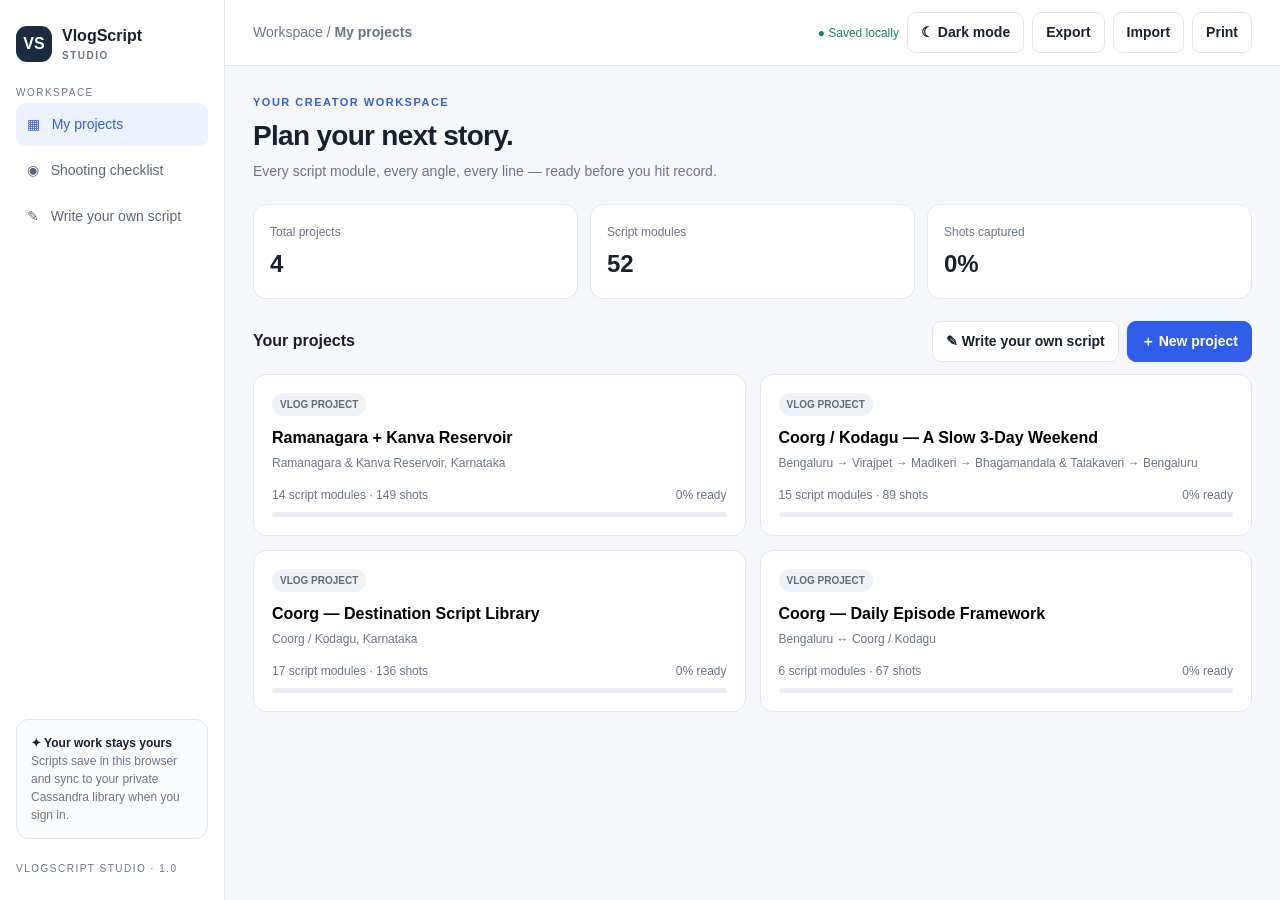
==== commit 45c601ef: "Added code for vlog script cassandra integration" ====
--- a/youtube-analytics/front-end/vlogscript-studio/index.html
+++ b/youtube-analytics/front-end/vlogscript-studio/index.html
@@ -190,14 +190,14 @@
 
 /* Destination -> episode -> section script library */
 .script-library-add{display:grid;grid-template-columns:minmax(190px,.8fr) minmax(280px,1.2fr);gap:10px 20px;align-items:center;margin-bottom:20px}.script-library-add-copy h2{font-size:16px;margin:0}.script-library-add-copy .hint{margin:5px 0 0}
-.script-library-add-controls{display:flex;gap:8px;min-width:0}.script-library-add-controls input{flex:1;min-width:0;border:1px solid var(--line);border-radius:9px;padding:10px 11px;background:white;color:var(--ink)}#scriptLibraryMessage{grid-column:1/-1;margin:0;min-height:18px}
+.script-library-add-controls{display:grid;grid-template-columns:repeat(2,minmax(0,1fr));gap:8px;min-width:0}.script-library-add-controls input,.script-library-add-controls select{width:100%;min-width:0;border:1px solid var(--line);border-radius:9px;padding:10px 11px;background:white;color:var(--ink)}.script-library-add-controls #addScriptDestinationBtn{grid-column:1/-1}#scriptLibraryMessage,#scriptLibrarySyncStatus{grid-column:1/-1;margin:0;min-height:18px}@media(max-width:540px){.script-library-add-controls{display:flex;flex-direction:column}}
 .script-destination-grid,.script-episode-grid{display:grid;grid-template-columns:repeat(2,minmax(0,1fr));gap:12px}.script-destination-card,.script-episode-card{background:#fff;border:1px solid var(--line);border-radius:14px;padding:18px;text-align:left;color:var(--ink);width:100%;min-width:0;transition:border-color .15s,transform .15s}.script-destination-card:hover,.script-episode-card:hover{border-color:#9db0ff;transform:translateY(-1px)}
 .script-library-card-top{display:flex;align-items:center;justify-content:space-between;gap:10px}.script-library-card-icon{display:grid;place-items:center;width:38px;height:38px;border-radius:11px;background:var(--soft);color:var(--blue);font-size:18px;font-weight:800}.script-library-card-name{font-size:17px;font-weight:800;margin:12px 0 4px;overflow-wrap:anywhere}.script-library-card-copy{font-size:12px;color:var(--muted);margin:0;line-height:1.6}.script-library-card-meta{display:flex;justify-content:space-between;align-items:center;gap:8px;margin-top:15px;padding-top:12px;border-top:1px solid var(--line);font-size:11px;color:var(--muted)}
 .script-library-empty{padding:28px;text-align:center;grid-column:1/-1;background:transparent;border:1px dashed var(--line);border-radius:14px;color:var(--muted);line-height:1.7}.script-destination-details{max-width:700px;margin-bottom:12px}.script-destination-details .field{max-width:440px}
 .script-episode-card{display:flex;flex-direction:column;align-items:stretch;min-height:170px}.script-episode-card-head{display:flex;align-items:center;justify-content:space-between;gap:8px}.script-episode-card h3{font-size:17px;margin:12px 0 4px;overflow-wrap:anywhere}.script-episode-card p{margin:0;color:var(--muted);font-size:12px;line-height:1.6}.script-episode-card-foot{display:flex;align-items:center;justify-content:space-between;gap:8px;margin-top:auto;padding-top:16px;font-size:11px;color:var(--muted)}.script-episode-title-panel{margin-bottom:14px}.script-episode-destination-label{font-size:11px;letter-spacing:1.1px;text-transform:uppercase;font-weight:800;color:var(--blue);margin-bottom:10px}.script-episode-title-row{display:flex;justify-content:space-between;align-items:flex-end;gap:16px}.script-episode-title-row .field{max-width:550px;flex:1}
 html[data-theme="dark"] .script-library-add-controls input{background:#111821;border-color:#3a465a;color:var(--ink)}html[data-theme="dark"] .script-destination-card,html[data-theme="dark"] .script-episode-card{background:#171e29;border-color:var(--line);color:var(--ink)}html[data-theme="dark"] .script-destination-card:hover,html[data-theme="dark"] .script-episode-card:hover{border-color:#718bda}html[data-theme="dark"] .script-library-card-icon{background:#222f4b;color:#9bb2ff}html[data-theme="dark"] .script-library-card-meta{border-color:var(--line)}html[data-theme="dark"] .script-episode-title-panel{background:#171e29;border-color:var(--line)}html[data-theme="dark"] #episodeTitleInput,html[data-theme="dark"] #scriptDestinationName{background:#111821;border-color:#3a465a;color:var(--ink)}
 @media(max-width:850px){.script-library-add{grid-template-columns:1fr}.script-library-add-controls{max-width:none}.script-destination-grid,.script-episode-grid{grid-template-columns:1fr}}@media(max-width:540px){.script-library-add-controls{flex-direction:column}.script-library-add-controls .btn{width:100%}.script-episode-title-row{display:block}.script-episode-title-row .scriptbook-status{display:inline-block;margin-top:10px}.script-destination-card,.script-episode-card{padding:15px}}
-</style></head><body><div class="shell"><aside class="side"><div class="brand"><span class="mark">VS</span><span>VlogScript<div class="sub">STUDIO</div></span></div><div><div class="label">WORKSPACE</div><button class="nav active" id="homeNav">▦ &nbsp; My projects</button><button class="nav" id="shootNav">◉ &nbsp; Shooting checklist</button><button class="nav" id="episodeScriptNav">✎ &nbsp; Write your own script</button></div><div class="sidefoot"><strong>✦ Your work stays yours</strong>Projects are saved in this browser. Nothing is uploaded to a server.</div><div class="sub">VLOGSCRIPT STUDIO · 1.0</div></aside><main><header class="top"><div class="crumb" id="crumb">Workspace / <b>My projects</b></div><div class="topright"><span class="saved" id="saveState">● Saved locally</span><button class="btn no-print" id="themeToggle" type="button" aria-label="Switch to dark theme" aria-pressed="false">☾ Dark mode</button><button class="btn no-print" id="exportBtn">Export</button><button class="btn no-print" id="importBtn">Import</button><button class="btn no-print" id="printBtn">Print</button><input type="file" id="importFile" accept=".json,application/json" hidden></div></header><div class="content"><section id="dashboard"><div class="eyebrow">YOUR CREATOR WORKSPACE</div><h1 class="h1">Plan your next story.</h1><p class="intro">Every script module, every angle, every line — ready before you hit record.</p><div class="stats"><div class="stat"><span>Total projects</span><strong id="statProjects">0</strong></div><div class="stat"><span>Script modules</span><strong id="statScenes">0</strong></div><div class="stat"><span>Shots captured</span><strong id="statShots">0%</strong></div></div><div class="sectionhead"><h2>Your projects</h2><div style="display:flex;gap:8px;flex-wrap:wrap"><button class="btn" id="dashboardEpisodeScript">✎ Write your own script</button><button class="btn primary" id="newProject">＋ New project</button></div></div><div id="projectGrid" class="projects"></div></section><section id="workspace" class="hidden"><div class="eyebrow">PROJECT WORKSPACE</div><div class="sectionhead" style="margin-top:4px"><div><h1 class="h1" id="projectHeading">Untitled vlog</h1><p class="intro" id="projectSummary">Script-based production plan</p></div><div class="no-print" style="display:flex;gap:8px;flex-wrap:wrap"><button class="btn" id="backBtn">← Projects</button><button class="btn" id="episodeScriptWorkspaceBtn">✎ Write your own script</button><button class="btn primary" id="travelModeBtn">Travel Shoot Mode</button><button class="btn" id="readScriptsBtn">Read scripts</button><button class="btn danger" id="deleteProject">Delete project</button></div></div><div id="projectEditorView"><div class="stats"><div class="stat"><span>Script modules</span><strong id="sceneCount">0</strong></div><div class="stat"><span>Shots completed</span><strong id="shotCount">0 / 0</strong></div><div class="stat"><span>Overall progress</span><strong id="progressCount">0%</strong><div class="bar"><i id="progressBar" style="width:0%"></i></div></div></div><div class="panel fields"><div class="field"><label>Project title</label><input id="projectTitle" placeholder="e.g. A weekend in Coorg"></div><div class="field"><label>Location</label><input id="projectLocation" placeholder="Where are you filming?"></div><div class="field full"><label>Story / video summary</label><textarea id="projectDescription" rows="2" placeholder="What story do you want viewers to experience?"></textarea></div></div><div class="editor"><div class="panel scene-list"><div class="sectionhead" style="margin:3px 2px 10px"><h3>Script modules</h3><button class="btn small primary no-print" id="addScene">＋ Add</button></div><div id="sceneList"></div></div><div id="sceneResizer" class="scene-resizer no-print" role="separator" aria-label="Resize script modules panel" aria-orientation="vertical" tabindex="0" title="Drag to resize script modules panel"></div><div id="sceneDetail"></div></div></div>
+</style><script src="../config.js"></script></head><body><div class="shell"><aside class="side"><div class="brand"><span class="mark">VS</span><span>VlogScript<div class="sub">STUDIO</div></span></div><div><div class="label">WORKSPACE</div><button class="nav active" id="homeNav">▦ &nbsp; My projects</button><button class="nav" id="shootNav">◉ &nbsp; Shooting checklist</button><button class="nav" id="episodeScriptNav">✎ &nbsp; Write your own script</button></div><div class="sidefoot"><strong>✦ Your work stays yours</strong>Scripts save in this browser and sync to your private Cassandra library when you sign in.</div><div class="sub">VLOGSCRIPT STUDIO · 1.0</div></aside><main><header class="top"><div class="crumb" id="crumb">Workspace / <b>My projects</b></div><div class="topright"><span class="saved" id="saveState">● Saved locally</span><button class="btn no-print" id="themeToggle" type="button" aria-label="Switch to dark theme" aria-pressed="false">☾ Dark mode</button><button class="btn no-print" id="exportBtn">Export</button><button class="btn no-print" id="importBtn">Import</button><button class="btn no-print" id="printBtn">Print</button><input type="file" id="importFile" accept=".json,application/json" hidden></div></header><div class="content"><section id="dashboard"><div class="eyebrow">YOUR CREATOR WORKSPACE</div><h1 class="h1">Plan your next story.</h1><p class="intro">Every script module, every angle, every line — ready before you hit record.</p><div class="stats"><div class="stat"><span>Total projects</span><strong id="statProjects">0</strong></div><div class="stat"><span>Script modules</span><strong id="statScenes">0</strong></div><div class="stat"><span>Shots captured</span><strong id="statShots">0%</strong></div></div><div class="sectionhead"><h2>Your projects</h2><div style="display:flex;gap:8px;flex-wrap:wrap"><button class="btn" id="dashboardEpisodeScript">✎ Write your own script</button><button class="btn primary" id="newProject">＋ New project</button></div></div><div id="projectGrid" class="projects"></div></section><section id="workspace" class="hidden"><div class="eyebrow">PROJECT WORKSPACE</div><div class="sectionhead" style="margin-top:4px"><div><h1 class="h1" id="projectHeading">Untitled vlog</h1><p class="intro" id="projectSummary">Script-based production plan</p></div><div class="no-print" style="display:flex;gap:8px;flex-wrap:wrap"><button class="btn" id="backBtn">← Projects</button><button class="btn" id="episodeScriptWorkspaceBtn">✎ Write your own script</button><button class="btn primary" id="travelModeBtn">Travel Shoot Mode</button><button class="btn" id="readScriptsBtn">Read scripts</button><button class="btn danger" id="deleteProject">Delete project</button></div></div><div id="projectEditorView"><div class="stats"><div class="stat"><span>Script modules</span><strong id="sceneCount">0</strong></div><div class="stat"><span>Shots completed</span><strong id="shotCount">0 / 0</strong></div><div class="stat"><span>Overall progress</span><strong id="progressCount">0%</strong><div class="bar"><i id="progressBar" style="width:0%"></i></div></div></div><div class="panel fields"><div class="field"><label>Project title</label><input id="projectTitle" placeholder="e.g. A weekend in Coorg"></div><div class="field"><label>Location</label><input id="projectLocation" placeholder="Where are you filming?"></div><div class="field full"><label>Story / video summary</label><textarea id="projectDescription" rows="2" placeholder="What story do you want viewers to experience?"></textarea></div></div><div class="editor"><div class="panel scene-list"><div class="sectionhead" style="margin:3px 2px 10px"><h3>Script modules</h3><button class="btn small primary no-print" id="addScene">＋ Add</button></div><div id="sceneList"></div></div><div id="sceneResizer" class="scene-resizer no-print" role="separator" aria-label="Resize script modules panel" aria-orientation="vertical" tabindex="0" title="Drag to resize script modules panel"></div><div id="sceneDetail"></div></div></div>
 <div id="scriptReaderView" class="script-reader hidden">
  <aside class="reader-scene-sidebar">
   <div class="reader-sidebar-head"><h2>Script modules</h2><span class="pill" id="readerSceneCount">0 modules</span></div>
@@ -299,13 +299,13 @@
 </div></section>
 <section id="episodeScriptPage" class="hidden">
  <div id="scriptLibraryHome">
-  <div class="scriptbook-header"><div><div class="eyebrow">PERSONAL SCRIPT LIBRARY</div><h1 class="h1">Write your own script</h1><p class="intro">Create a destination, organise its episodes, and keep each episode’s script, delivery notes and shooting ideas together.</p></div></div>
-  <div class="panel script-library-add"><div class="script-library-add-copy"><h2>Start with a destination</h2><p class="hint">Add a destination name below, or open one you’ve already created.</p></div><div class="script-library-add-controls"><input id="scriptDestinationInput" type="text" placeholder="Destination name — e.g. Coorg" maxlength="90" aria-label="Destination name"><button class="btn primary" id="addScriptDestinationBtn">＋ Add destination</button></div><p id="scriptLibraryMessage" class="scriptbook-status" aria-live="polite"></p></div>
-  <div class="sectionhead"><h2>Your destinations</h2><span class="pill" id="scriptDestinationCount">0 destinations</span></div><div id="scriptDestinationCards" class="script-destination-grid"></div>
+  <div class="scriptbook-header"><div><div class="eyebrow">PERSONAL SCRIPT LIBRARY</div><h1 class="h1">Write your own script</h1><p class="intro">Each visit is its own trip. Add one or more episodes and keep every script attached to that specific journey.</p></div><div class="scriptbook-actions"><button class="btn primary" id="scriptLibrarySyncBtn" type="button">Sign in to sync</button></div></div>
+  <div class="panel script-library-add"><div class="script-library-add-copy"><h2>Start a trip / visit</h2><p class="hint">Repeat destinations are allowed. Every trip receives its own unique ID, even when the destination name is the same.</p></div><div class="script-library-add-controls"><input id="scriptDestinationInput" type="text" placeholder="Destination — e.g. Coorg" maxlength="90" aria-label="Destination name"><input id="scriptTripLabelInput" type="text" placeholder="Trip label (optional)" maxlength="120" aria-label="Trip label"><input id="scriptTripDateInput" type="date" aria-label="Trip start date"><select id="scriptTripTypeInput" aria-label="Trip type"><option value="Road trip">Road trip</option><option value="Weekend getaway">Weekend getaway</option><option value="One-day trip">One-day trip</option><option value="Long vacation">Long vacation</option><option value="Other">Other</option></select><button class="btn primary" id="addScriptDestinationBtn">＋ Create trip</button></div><p id="scriptLibraryMessage" class="scriptbook-status" aria-live="polite"></p><p id="scriptLibrarySyncStatus" class="scriptbook-status" aria-live="polite">Saved in this browser · connect to sync with Cassandra</p></div>
+  <div class="sectionhead"><h2>Your trips</h2><span class="pill" id="scriptDestinationCount">0 trips</span></div><div id="scriptDestinationCards" class="script-destination-grid"></div>
  </div>
  <div id="scriptDestinationView" class="hidden">
-  <div class="scriptbook-header"><div><div class="eyebrow">DESTINATION SCRIPT LIBRARY</div><h1 class="h1" id="scriptDestinationHeading">Destination</h1><p class="intro">Keep all episodes for this destination together. Each episode opens its own section-based writing workspace.</p></div><div class="scriptbook-actions"><button class="btn" id="scriptBackToDestinationsBtn">← All destinations</button><button class="btn primary" id="addScriptEpisodeBtn">＋ Add episode</button></div></div>
-  <div class="panel script-destination-details"><div class="field"><label for="scriptDestinationName">Destination name</label><input id="scriptDestinationName" type="text" maxlength="90" placeholder="Destination name"></div><p class="hint">Rename it here. Your episodes and scripts stay grouped under this destination.</p></div>
+  <div class="scriptbook-header"><div><div class="eyebrow">TRIP SCRIPT LIBRARY</div><h1 class="h1" id="scriptDestinationHeading">Trip</h1><p class="intro">Every trip has a unique ID. Keep the episodes for this specific visit together.</p></div><div class="scriptbook-actions"><button class="btn" id="scriptBackToDestinationsBtn">← All trips</button><button class="btn danger" id="deleteScriptTripBtn">Delete trip</button><button class="btn primary" id="addScriptEpisodeBtn">＋ Add episode</button></div></div>
+  <div class="panel script-destination-details"><div class="fields"><div class="field"><label for="scriptDestinationName">Destination name</label><input id="scriptDestinationName" type="text" maxlength="90" placeholder="Destination name"></div><div class="field"><label for="scriptTripLabelEdit">Trip label</label><input id="scriptTripLabelEdit" type="text" maxlength="120" placeholder="e.g. Coorg — October 2026"></div><div class="field"><label for="scriptTripDateEdit">Trip start date</label><input id="scriptTripDateEdit" type="date"></div><div class="field"><label for="scriptTripTypeEdit">Trip type</label><select id="scriptTripTypeEdit"><option value="Road trip">Road trip</option><option value="Weekend getaway">Weekend getaway</option><option value="One-day trip">One-day trip</option><option value="Long vacation">Long vacation</option><option value="Other">Other</option></select></div></div><p class="hint">Changing the destination name will not merge this visit with another trip to the same place.</p></div>
   <div class="sectionhead"><h2>Episodes</h2><span class="pill" id="scriptEpisodeCount">0 episodes</span></div><div id="scriptEpisodeCards" class="script-episode-grid"></div>
  </div>
  <div id="scriptEpisodeEditor" class="hidden">
@@ -322,8 +322,8 @@
 </section>
 </div></main></div>
 <script>
-const KEY='vlogscript-studio-v1',$=id=>document.getElementById(id);let projects=[],activeProject=null,activeScene=null,view='home',timer;const uid=()=>Math.random().toString(36).slice(2,10),esc=s=>String(s??'').replace(/[&<>"']/g,c=>({'&':'&amp;','<':'&lt;','>':'&gt;','"':'&quot;',"'":'&#39;'}[c]));
-const EPISODE2_SCRIPT_DEFAULTS = [{"id":"ep2-intro","title":"A. Intro — Storytelling","type":"Voice-over / Storytelling","timing":"Opening · misty mountains, coffee plantations and greenery","script":"Coorg aane ke baad sabse pehle jo cheez mujhe attract karti hai, woh hai yahan ke misty mountains, coffee plantations aur har taraf faili greenery.\n\nYahan ki baarish, pahaadon par chhayi dhundh aur coffee estates ke beech se guzarti sadkein… in sab mein ek alag hi sukoon hai.\n\nAur shayad Coorg ki sabse khaas baat bhi yahi hai. Yahan aap sirf ek destination explore karne nahi aate, balki nature ke thoda aur kareeb aane ka mauka milta hai.\n\nIsiliye is jagah ko Scotland of India bhi kaha jaata hai.","notes":"Shoot naturally: misty hills, roads passing through coffee plants, raindrops on leaves and ambient sound. For the feeling of a slower pace, use a walking shot or a quiet moment where you simply take in the surroundings."},{"id":"ep2-morning","title":"B. Morning Setup — On-camera","type":"On-camera","timing":"0:20–1:00 · morning at the stay","script":"Good morning from Coorg!\n\n[Optional: show the view from the room.]\n\nAaj ka plan hai explore karna, lekin main saari locations ek din mein rush nahi karunga. Route aur weather dekhkar aaj ki main destination choose karte hain.\n\nUsse pehle chalte hain aur dekhte hain resort ke aas-paas koi achhi scenery ya location milti hai kya.\n\nDrone bhi uda ke dekhte hain, agar koi achhe aerial shots mil jaayein toh.","notes":"Room view is optional. Drone shots only if permitted and safe; check local rules and restrictions, and never fly near people, wildlife or restricted areas."},{"id":"ep2-breakfast","title":"C. Before the Anchor Destination — Breakfast","type":"On-camera","timing":"1:00–2:00 · after safely parking","script":"Bina late kiye hue, let’s go for breakfast. Uske baad we will start our journey today.","notes":"Show the breakfast stop and what you actually order. Keep the segment spontaneous and short."},{"id":"ep2-plan","title":"D. Arrival / Personal Observation — Today's Route","type":"On-camera","timing":"2:00–4:15 · route setup / first destination","script":"So the plan is to explore Harangi Tree Park and Elephant Camp, Harangi Reservoir, Kaveri Nisargadhama aur Mallalli Waterfalls. So our first destination is Dubare Elephant Camp, so let’s start our journey.","notes":"Route consistency reminder: this spoken line names Dubare as the first destination, but the next scripted location is Harangi Tree Park. Confirm the actual route and update this line before filming."},{"id":"ep2-harangi-treepark","title":"E. Harangi Tree Park & Elephant Camp — Storytelling","type":"Voice-over / Storytelling","timing":"Tree Park, paths, greenery and elephant shots","script":"Jab aap yahan ke shant Tree Park mein chalte hain, toh aapki mulaqat in pedon ke beech rehne wale in majestic elephants se hoti hai. Jinhe humne aksar screens ya wildlife videos mein dekha hai, unhe itne kareeb se, unki heavy presence ke saath dekhna… aapko chup kar deta hai.\n\nLekin jaise hi aap in haathiyon ko dekh kar reservoir ki taraf mudte hain, toh aapko samajh aata hai ki Harangi ki dastaan yahan khatam nahi hoti… yeh toh bas ek shuruaat hai.","notes":"Aerial short is optional and only if explicitly permitted. Otherwise capture ground-level establishing shots, pathways, trees and elephants from visitor-approved areas. Follow staff instructions and keep a safe distance."},{"id":"ep2-harangi-reservoir","title":"F. Harangi Reservoir — Storytelling","type":"Voice-over / Storytelling","timing":"Water surface, dam structure and wide landscape","script":"Kaveri ki ek shant tributary—Harangi River. 1964 mein jab is project par kaam shuru hua, toh maksad sirf paani ko rokna nahi tha. Maksad tha is behte hue paani ko ek sahara dena, taaki yeh Kodagu, Hassan aur Mysuru ke agricultural areas tak pahunch sake, jahan kisaan paani par nirbhar hain.\n\nSochiye… jis paani ko aaj hum yahan khade hokar ek romantic landscape ki tarah camera mein capture kar rahe hain, woh kisi ki fasal ko zindagi dene mein madad karta hai.\n\nAur shayad Harangi ki story ka sabse interesting part bhi yahi hai.\n\nEk taraf Tree Park ki greenery aur backwaters ka sukoon hai… aur doosri taraf ek reservoir, jo water management aur agriculture ka important hissa hai.\n\nKabhi-kabhi kisi jagah ki khoobsurati ko aur achhe se samajhne ke liye, uske view se aage dekhna padta hai.\n\nHarangi mein nature sirf dekhne ke liye nahi… balki yeh samajhne ke liye bhi hai ki paani, zameen aur insaan ki zindagi ek doosre se kitni judi hui hain.","notes":"The year in the draft has been set to 1964, rather than 1969, based on the historical reference checked earlier. Use wide water shots, reservoir structure and natural ambience; avoid claiming a personal farmer story unless you have one."},{"id":"ep2-lunch","title":"G. Lunch Break — On-camera","type":"On-camera","timing":"After Harangi · lunch stop","script":"Harangi is a very good place, and yahan aisa feel hota hai jaise nature ke saath sach mein ek connection ban raha ho. It feels like you are sleeping in the lap of Mother Nature.\n\nSo, ab afternoon ho chuki hai. Kuch lunch karte hain, aur phir hum next destinations ki taraf badhenge, jinmein Kaveri Nisargadhama aur Mallalli Waterfalls bhi hain.","notes":"Complete lunch and show what you are eating and the restaurant name if you can identify it. Keep the emotional observation honest to your actual experience."},{"id":"ep2-route-change","title":"H. Second Stop / Route Change","type":"On-camera","timing":"6:00–7:15 · after lunch","script":"Lunch was great. Ab chalte hain Kaveri Nisargadhama aur Mallalli Waterfalls ki taraf. Let’s start the journey!","notes":"Capture the transition after safely parking, then road B-roll from a passenger's perspective. Don't operate the camera while driving."},{"id":"ep2-nisargadhama","title":"I. Kaveri Nisargadhama — The Hidden Island","type":"Voice-over / Storytelling","timing":"Hanging bridge, bamboo canopy, deer park and river","script":"Kushalnagar ke shor se thoda door, jab aap is jhulte hue bridge par pehla kadam rakhte hain… toh hawa badal jaati hai. Yeh Kaveri Nisargadhama hai. Log ise aksar sirf ek picnic spot ya bamboo park ki tarah dekh kar aage badh jaate hain… par asal mein yeh ek poori island-duniya hai, jise Kaveri ne khud apne haathon se banaya hai.\n\nNadi ke beechon-beech ghira yeh chalis ekad ka jungle aapko sikhata hai ki thakna kya hota hai… aur sukoon kya hota hai. Jab aap in sadiyon purane bamboo groves ke beech se guzarte hain, aur achanak aapki nazar in shant hiran par tikti hai… toh dimaag ka saara shor chup ho jaata hai. Yeh wildlife koi pinjre mein band kahani nahi hai… yeh is island ka apna parivaar hai.\n\nIs jagah ka sabse gehra aehsaas tab hota hai jab aap paani ke paas baithte hain. Yeh wahi Kaveri nadi hai jo aage jaakar karodon logon ki pyaas bujhayegi, lekin yahan… is island ke aaghosh mein… woh bilkul ek maa ki tarah shaant behti hai.\n\nNisargadhama sirf ek tourist destination nahi hai. Yeh ek gawah hai… ki jab nature humein shor se alag karti hai, toh woh humein khud se jod deti hai.","notes":"Capture the hanging bridge, bamboo groves, deer if visible, and river ambience. Verify specific claims such as the acreage and age of bamboo before recording them as hard facts. Stay within visitor-accessible areas."},{"id":"ep2-mallalli","title":"J. Mallalli Waterfalls — The Raw Energy","type":"Voice-over / Storytelling","timing":"Waterfall reveal, descent, mist and wide shot","script":"Kuch nazare aapko sirf khoobsurat nahi lagte… woh aapko andar tak hila dete hain. Pushpagiri hills ke bilkul charnon mein chhupa, Mallalli Falls ek aisi jagah hai jahan nature apni poori shakti ke saath aapse baat karti hai. Yahan aakar aapko samajh aata hai ki raw, unfiltered energy kise kehte hain.\n\nJab aap in dhalanon se neeche utarte hain, toh hawa mein ek bhaari nami mehsoos hoti hai. Aur phir… aapke saamne khulta hai lagbhag do sau feet ki unchai se girti hui Kumaradhara nadi ka yeh behisaab bahaav. Chattaanon par girte hue paani ki yeh goonj itni gehri hai… ki aapko apna hi wajood bahut chhota lagne lagta hai. Yeh sirf paani ka girna nahi hai… yeh is pahad ki apni ek zidd hai.\n\nMallalli ke saamne khade hokar aap chah kar bhi camera ke frame mein iski poori taakat capture nahi kar sakte. Kyunki is jagah ka asli aehsaas aapke chehre par padne wali us thandi dhoond mein hai.\n\nMallalli humein yaad dilata hai… ki jo cheezein humare roke nahi rukti, wahi asal mein is dharti ko zinda aur khoobsurat banati hain.","notes":"Begin with natural water audio before the reveal. Film from marked visitor areas; never step onto wet or restricted rocks for a shot. Verify the exact height before recording it as a precise fact."},{"id":"ep2-maggi","title":"K. Food / Rest — Maggi & Tea","type":"On-camera","timing":"7:15–8:30 · if the stall is open","script":"Let’s eat some Maggi. Yahan ek Maggi stall mil gaya hai, toh hum Maggi aur chai lenge, phir aage proceed karenge. Aaj kaafi maza aaya — trekking bhi hui aur destinations explore karne ka bhi mauka mila.\n\nCoorg ko achhe se explore karne ke liye do se teen din rakhna useful ho sakta hai, kyunki yahan kaafi offbeat locations hain jo relatively peaceful hain, lekin city se door ho sakti hain. Agar aap offbeat places explore karna chahte hain, toh itinerary banate waqt travel time ke liye extra time zaroor rakhein.","notes":"Use only if you find an open Maggi stall. Show what you ordered and the real taste reaction. Phrase crowd levels as your own observation, not a universal guarantee."},{"id":"ep2-day-end","title":"L. Day-end Wrap — Return to Hotel","type":"On-camera","timing":"8:30–9:30 · as it gets darker","script":"It’s already getting darker, so let’s get back to our hotel. Wahan pahunchkar kuch food karenge. Bonfire aur dinner activities bhi planned hain, toh dekhte hain wahan kya experience milta hai.","notes":"Keep bonfire and dinner activities conditional until confirmed. Capture the return journey from a passenger's perspective or while safely parked."},{"id":"ep2-room","title":"M. Inside the Room — Close the Day","type":"On-camera","timing":"After dinner · before sleep","script":"Hotel wapas aa gaye hain aur dinner bhi complete ho gaya. Abhi [time] baj rahe hain, toh chalte hain sone, kyunki kal subah jaldi uthna hai.\n\nKal aur places explore karenge, aur shaam ko ghar ke liye nikalna bhi hai. Good night, milte hain kal!","notes":"Fill in the real time. Keep tomorrow’s plans flexible until you check the route and weather."}];
+const KEY='vlogscript-studio-v1',$=id=>document.getElementById(id);let projects=[],activeProject=null,activeScene=null,view='home',timer;const uid=()=>Math.random().toString(36).slice(2,10),esc=s=>String(s??'').replace(/[&<>"']/g,c=>({'&':'&amp;','<':'&lt;','>':'&gt;','"':'&quot;',"'":'&#39;'}[c]));const VLOG_TRIPS_API=(String(window.YOUTUBE_ANALYTICS_CONFIG?.apiBaseUrl||'http://localhost:8080').replace(/\/$/,'')+'/api/youtube-analytics/v1');let scriptSyncReady=false,scriptSyncTimer=null,scriptSyncBusy=false,scriptSyncPending=false,scriptAuthenticated=false;
+const EPISODE2_SCRIPT_DEFAULTS = [{"id":"ep2-part-1-hook","title":"PART 1/5 — Hook: Two sides of Coorg","type":"Voice-over / Storytelling","timing":"Opening · first 15–30 seconds","script":"Kabhi kabhi ek safar aapko nature ke do bilkul alag roop dikhata hai. Ek taraf Irppu Falls ka behta hua paani, jiska shor door se hi apni taraf kheench leta hai… aur doosri taraf Amritara Ambatty Greens ke drone shots, jahan Coorg ka landscape ek shaant, khule frame mein nazar aata hai. Iss episode mein hum sirf ek waterfall dekhne nahi ja rahe… hum ek hi safar mein nature ki energy aur sukoon, dono ko mehsoos karne wale hain.","onCameraScript":"","notes":"Open on the strongest Irppu Falls visual and let the real water sound lead before the music. Reveal a short, striking Amritara Ambatty aerial later in the hook. ON-CAMERA SCRIPT INTENTIONALLY EMPTY because the spoken lines have already been recorded; use existing footage/audio only."},{"id":"ep2-part-2-setup","title":"PART 2/5 — Setup: Leaving the resort","type":"Voice-over / Storytelling","timing":"After the hook · morning and journey to Irppu Falls","script":"Coorg ke is din ki shuruaat Amritara Ambatty Greens se hui. Aaj ka plan tha Irppu Falls tak jaana, lekin main chahta tha ki yeh sirf ek location tick karne wala din na bane. Safar mein kabhi raaste ka mood, kabhi pahunchne ke baad ka pehla ehsaas… yahi chhoti cheezein milkar ek trip ko yaadgaar banati hain.","onCameraScript":"","notes":"Use the already-recorded morning/on-camera introduction, departure and travel footage where it naturally fits; do not write replacement dialogue. Keep this setup short and move quickly toward Irppu Falls. ON-CAMERA SCRIPT INTENTIONALLY EMPTY."},{"id":"ep2-part-3-irppu","title":"PART 3/5 — Discovery: Irppu Falls","type":"Voice-over / Storytelling","timing":"Main story · forest approach, waterfall reveal and natural sound","script":"Brahmagiri hills ke beech, Kodagu mein hai Irppu Falls—jise Lakshmana Tirtha Falls ke naam se bhi jaana jaata hai. Yahan pahunchne se pehle paani ki awaaz sunai dene lagti hai… aur jaise hi waterfall saamne aata hai, uski raw energy ko sirf frame mein band karna mushkil lagta hai. Is jagah ke saath ek purani lok-katha bhi judi hai: maana jaata hai ki Lakshmana ne apne teer se paani ka srot nikala. Yeh ek sacred legend hai, aur shayad isi wajah se Irppu ki kahani sirf ek khoobsurat waterfall tak limited nahi rehti. Yahan nature ki taakat aur logon ka vishwas, dono saath mehsoos hote hain.","onCameraScript":"","notes":"Build a clear reveal: forest/approach first, then the waterfall and a longer shot with natural sound. Karnataka Tourism describes Irppu as also known as Lakshmana Tirtha Falls and presents the Lakshmana story as a legend. Stay on visitor-approved paths; do not add dialogue over the already-recorded on-camera footage. ON-CAMERA SCRIPT INTENTIONALLY EMPTY."},{"id":"ep2-part-4-ambatty","title":"PART 4/5 — Experience: Amritara Ambatty from above","type":"Voice-over / Personal Reflection","timing":"After Irppu Falls · recorded resort drone sequence","script":"Irppu Falls ke shor aur uski powerful energy ke baad, Amritara Ambatty Greens ke aerial shots ne isi trip ka ek aur roop dikhaya. Ground level par hum resort ko chhote-chhote moments mein dekhte hain… lekin upar se, ek hi frame mein uski open spaces aur aas-paas ka green landscape nazar aane lagta hai. Mujhe yeh contrast achha laga—pehle paani ki awaaz aur movement, phir resort ka ek wider, quieter perspective. Dono visuals alag hain, lekin dono Coorg ke is din ki kahani ka hissa hain.","onCameraScript":"","notes":"Use only the drone footage you already recorded at Amritara Ambatty Greens. Prefer a short, smooth sequence rather than a long repetitive aerial montage; avoid intrusive shots of guests. Check that the footage is appropriate to publish under the location's flight rules. No new on-camera dialogue—it's already recorded."},{"id":"ep2-part-5-resolution","title":"PART 5/5 — Resolution: Energy, then sukoon","type":"Voice-over / Personal Reflection","timing":"Closing reflection · final 30–60 seconds","script":"Is din ki sabse achhi baat mere liye Irppu Falls ya resort ka drone shot alag-alag nahi tha… balki in dono ka contrast tha. Ek jagah nature apni poori energy ke saath saamne aati hai, aur doosri jagah usi safar ko thoda door se dekhne ka mauka milta hai. Shayad travel ka sukoon bhi yahi hai—har moment ko loud ya dramatic hona zaroori nahi. Kabhi ek waterfall yaad reh jaata hai, kabhi ek aerial frame. Coorg ka safar abhi apne last stretch tak pahunchna baaki hai. Agle episode mein hum wapas Bangalore jaane se pehle is trip ke aakhri palon ko sametenge… aur dekhenge ki ghar lautte waqt kaunsi memory saath reh jaati hai.","onCameraScript":"","notes":"Finish with your most memorable waterfall shot, then transition to the strongest Amritara Ambatty aerial and a calm closing frame. The teaser points to the final stretch/return to Bangalore without promising an unconfirmed stop. ON-CAMERA SCRIPT INTENTIONALLY EMPTY; use the actual recorded outro only if it adds something not already said in this voice-over."}];
 const EPISODE1_SCRIPT_DEFAULTS = [
   {
     "id": "p1-hook",
@@ -431,13 +431,110 @@
   }
 ];
 const SCRIPT_LIBRARY_KEY='vlogscript-script-library-v1';
+const SCRIPT_DELETED_TRIPS_KEY='vlogscript-deleted-trip-ids-v1';
 const EPISODE1_SCRIPT_KEY='vlogscript-episode1-draft-v1';
 let scriptLibrary=null,scriptLibraryView='destinations',activeScriptDestinationId=null,activeScriptEpisodeId=null,activeEpisodeSectionId='intro';
 function cloneData(value){return JSON.parse(JSON.stringify(value))}
-function saveScriptLibrary(){const status=$('episodeScriptStatus');try{localStorage.setItem(SCRIPT_LIBRARY_KEY,JSON.stringify({version:1,destinations:loadScriptLibrary()}));if(status){status.textContent='● Saved locally';status.classList.add('good')}}catch(e){if(status){status.textContent='Browser storage unavailable';status.classList.remove('good')}}}
+function normalizeScriptTrip(value){
+ const trip={...(value||{})};
+ trip.id=String(trip.id||('trip-'+uid()));
+ trip.name=String(trip.name||trip.destination||'Untitled destination');
+ trip.tripLabel=String(trip.tripLabel||'');
+ trip.startDate=String(trip.startDate||'');
+ trip.tripType=String(trip.tripType||'Road trip');
+ trip.episodes=Array.isArray(trip.episodes)?trip.episodes.map((episode,index)=>({...episode,id:String(episode.id||('episode-'+uid())),title:String(episode.title||('Episode '+(index+1))),sections:Array.isArray(episode.sections)?episode.sections:[]})):[];
+ return trip;
+}
+function scriptTripVersion(trip){
+ const raw=trip?.clientUpdatedAt||trip?.updatedAt||trip?._updatedAt||trip?.createdAt||trip?._createdAt||'';
+ const value=Date.parse(raw);
+ return Number.isFinite(value)?value:0;
+}
+function setScriptSyncStatus(message,good=false){
+ const el=$('scriptLibrarySyncStatus');
+ if(el){el.textContent=message;el.classList.toggle('good',good)}
+ const button=$('scriptLibrarySyncBtn');
+ if(button)button.textContent=scriptAuthenticated?'↻ Sync with Cassandra':'Sign in to sync';
+}
+function mergeScriptTrips(localTrips,remoteTrips){
+ const merged=new Map();
+ (localTrips||[]).map(normalizeScriptTrip).forEach(trip=>merged.set(trip.id,trip));
+ (remoteTrips||[]).map(normalizeScriptTrip).forEach(remote=>{
+  const local=merged.get(remote.id);
+  if(!local||scriptTripVersion(remote)>=scriptTripVersion(local))merged.set(remote.id,remote);
+ });
+ return Array.from(merged.values());
+}
+function scheduleScriptLibrarySync(){
+ if(!scriptSyncReady)return;
+ if(scriptSyncBusy){scriptSyncPending=true;return}
+ clearTimeout(scriptSyncTimer);
+ scriptSyncTimer=setTimeout(()=>syncScriptLibraryNow(),1100);
+}
+function loadDeletedScriptTripIds(){try{const ids=JSON.parse(localStorage.getItem(SCRIPT_DELETED_TRIPS_KEY)||'[]');return Array.isArray(ids)?ids.map(String):[]}catch(e){return []}}
+function saveDeletedScriptTripIds(ids){try{localStorage.setItem(SCRIPT_DELETED_TRIPS_KEY,JSON.stringify([...new Set(ids)]))}catch(e){console.warn('Could not persist the trip deletion queue.',e)}}
+async function deleteCurrentScriptTrip(){const destination=currentScriptDestination();if(!destination)return;if(!confirm('Delete this trip and all of its episodes and script sections? This cannot be undone.'))return;const id=destination.id;scriptLibrary=loadScriptLibrary().filter(trip=>trip.id!==id);activeScriptDestinationId=scriptLibrary[0]?.id||null;activeScriptEpisodeId=scriptLibrary[0]?.episodes[0]?.id||null;activeEpisodeSectionId=scriptLibrary[0]?.episodes[0]?.sections[0]?.id||'';saveDeletedScriptTripIds([...loadDeletedScriptTripIds(),id]);localStorage.setItem(SCRIPT_LIBRARY_KEY,JSON.stringify({version:2,destinations:scriptLibrary}));scriptLibraryView='destinations';renderEpisodeScriptPage();setScriptLibraryMessage('Trip deleted locally. Cassandra deletion will sync when signed in.');if(scriptSyncReady)scheduleScriptLibrarySync()}
+async function syncScriptLibraryNow(options={}){
+ if(scriptSyncBusy){scriptSyncPending=true;return}
+ scriptSyncBusy=true;
+ try{
+  const deletedIds=loadDeletedScriptTripIds();
+  const localTrips=loadScriptLibrary().filter(trip=>!deletedIds.includes(String(trip.id))).map(normalizeScriptTrip);
+  const localById=new Map(localTrips.map(trip=>[trip.id,trip]));
+  const authResponse=await fetch(VLOG_TRIPS_API+'/oauth/me',{credentials:'include',headers:{Accept:'application/json'}});
+  if(!authResponse.ok)throw new Error('Backend sign-in status could not be checked.');
+  const auth=await authResponse.json();
+  scriptAuthenticated=auth.status==='authenticated';
+  if(!scriptAuthenticated){
+   scriptSyncReady=true;
+   setScriptSyncStatus('Saved in this browser · sign in with Google to sync with Cassandra');
+   if(options.manual)setScriptLibraryMessage('Your local scripts are safe. Complete Google sign-in in the new tab, return here, then press Sync with Cassandra.');
+   return;
+  }
+  for(const tripId of deletedIds){const deletion=await fetch(VLOG_TRIPS_API+'/vlog-trips/'+encodeURIComponent(tripId),{method:'DELETE',credentials:'include'});if(!deletion.ok&&deletion.status!==404)throw new Error('A deleted trip is still waiting to sync with Cassandra.');}
+  saveDeletedScriptTripIds([]);
+  const remoteResponse=await fetch(VLOG_TRIPS_API+'/vlog-trips',{credentials:'include',headers:{Accept:'application/json'}});
+  if(!remoteResponse.ok)throw new Error(remoteResponse.status===401?'Sign in again to sync your scripts.':'Could not load trips from Cassandra.');
+  const remotePayload=await remoteResponse.json();
+  const remoteTrips=Array.isArray(remotePayload.trips)?remotePayload.trips.map(normalizeScriptTrip):[];
+  const remoteById=new Map(remoteTrips.map(trip=>[trip.id,trip]));
+  const merged=mergeScriptTrips(localTrips,remoteTrips);
+  const toPush=merged.filter(trip=>{
+   const remote=remoteById.get(trip.id),local=localById.get(trip.id);
+   if(!remote)return !!local;
+   return !!local&&trip.id===local.id&&scriptTripVersion(local)>scriptTripVersion(remote);
+  }).map(trip=>localById.get(trip.id)).filter(Boolean);
+  scriptLibrary=merged;
+  if(!scriptLibrary.some(trip=>trip.id===activeScriptDestinationId))activeScriptDestinationId=scriptLibrary[0]?.id||null;
+  const activeDestination=scriptLibrary.find(trip=>trip.id===activeScriptDestinationId);
+  if(activeDestination&&!activeDestination.episodes.some(episode=>episode.id===activeScriptEpisodeId))activeScriptEpisodeId=activeDestination.episodes[0]?.id||null;
+  localStorage.setItem(SCRIPT_LIBRARY_KEY,JSON.stringify({version:2,destinations:scriptLibrary}));
+  if(toPush.length){
+   const saveResponse=await fetch(VLOG_TRIPS_API+'/vlog-trips',{method:'PUT',credentials:'include',headers:{'Content-Type':'application/json',Accept:'application/json'},body:JSON.stringify({trips:toPush})});
+   if(!saveResponse.ok)throw new Error('Local changes could not be written to Cassandra.');
+   const savedPayload=await saveResponse.json();
+   if(Array.isArray(savedPayload.trips)){
+    scriptLibrary=mergeScriptTrips(scriptLibrary,savedPayload.trips);
+    localStorage.setItem(SCRIPT_LIBRARY_KEY,JSON.stringify({version:2,destinations:scriptLibrary}));
+   }
+  }
+  scriptSyncReady=true;
+  setScriptSyncStatus('● Synced '+scriptLibrary.length+' trip'+(scriptLibrary.length===1?'':'s')+' with Cassandra',true);
+  if(options.refreshUi&&$('episodeScriptPage')&&!$('episodeScriptPage').classList.contains('hidden'))renderEpisodeScriptPage();
+ }catch(error){
+  scriptSyncReady=true;
+  console.warn('Vlog Script Studio Cassandra sync is unavailable; keeping local scripts.',error);
+  setScriptSyncStatus('Saved in this browser · Cassandra sync unavailable');
+ }finally{
+  scriptSyncBusy=false;
+  if(scriptSyncPending){scriptSyncPending=false;scheduleScriptLibrarySync()}
+ }
+}
+
+function saveScriptLibrary(){const status=$('episodeScriptStatus'),lib=loadScriptLibrary();try{const active=lib.find(trip=>trip.id===activeScriptDestinationId);if(scriptSyncReady&&active)active.clientUpdatedAt=new Date().toISOString();localStorage.setItem(SCRIPT_LIBRARY_KEY,JSON.stringify({version:2,destinations:lib}));if(status){status.textContent='● Saved locally';status.classList.add('good')}if(scriptSyncReady)scheduleScriptLibrarySync()}catch(e){if(status){status.textContent='Browser storage unavailable';status.classList.remove('good')}}}
 function loadScriptLibrary(){
  if(scriptLibrary!==null)return scriptLibrary;
- try{const saved=localStorage.getItem(SCRIPT_LIBRARY_KEY);if(saved){const parsed=JSON.parse(saved),items=Array.isArray(parsed)?parsed:(parsed&&Array.isArray(parsed.destinations)?parsed.destinations:null);if(items)scriptLibrary=items.map(d=>({...d,episodes:Array.isArray(d.episodes)?d.episodes.map(ep=>({...ep,sections:Array.isArray(ep.sections)?ep.sections:[]})):[]}))}}catch(e){console.warn('Could not read script library; loading a new local copy.',e)}
+ try{const saved=localStorage.getItem(SCRIPT_LIBRARY_KEY);if(saved){const parsed=JSON.parse(saved),items=Array.isArray(parsed)?parsed:(parsed&&Array.isArray(parsed.destinations)?parsed.destinations:null);if(items)scriptLibrary=items.map(normalizeScriptTrip)}}catch(e){console.warn('Could not read script library; loading a new local copy.',e)}
  if(scriptLibrary===null){let legacy=null;try{const raw=localStorage.getItem(EPISODE1_SCRIPT_KEY);if(raw)legacy=JSON.parse(raw)}catch(e){}const sections=Array.isArray(legacy)&&legacy.length?legacy:cloneData(EPISODE1_SCRIPT_DEFAULTS);scriptLibrary=[{id:'destination-coorg',name:'Coorg',episodes:[{id:'episode-1',title:'Episode 1',sections}]}];saveScriptLibrary()}
  const coorgDestination=scriptLibrary.find(d=>d.id==='destination-coorg'||String(d.name||'').trim().toLowerCase()==='coorg');
  if(coorgDestination&&!coorgDestination.episodes.some(e=>e.id==='coorg-episode-2')){coorgDestination.episodes.push({id:'coorg-episode-2',title:'Episode 2',sections:cloneData(EPISODE2_SCRIPT_DEFAULTS)});try{localStorage.setItem(SCRIPT_LIBRARY_KEY,JSON.stringify({version:1,destinations:scriptLibrary}))}catch(e){console.warn('Could not save Coorg Episode 2 automatically.',e)}}
@@ -455,6 +552,22 @@
    localStorage.setItem(coorgEpisode1MigrationKey,'done');
   }catch(e){console.warn('Could not save the Coorg Episode 1 story migration yet.',e)}
  }
+ const coorgEpisode2MigrationKey='vlogscript-coorg-episode-2-irppu-ambatty-five-act-v1';
+ const coorgEpisode2Destination=scriptLibrary.find(d=>d.id==='destination-coorg');
+ let coorgEpisode2Migrated=false;
+ try{coorgEpisode2Migrated=localStorage.getItem(coorgEpisode2MigrationKey)==='done'}catch(e){}
+ if(coorgEpisode2Destination&&!coorgEpisode2Migrated){
+  let coorgEpisode2=coorgEpisode2Destination.episodes.find(e=>e.id==='coorg-episode-2');
+  if(!coorgEpisode2){coorgEpisode2={id:'coorg-episode-2',title:'Episode 2',sections:[]};coorgEpisode2Destination.episodes.push(coorgEpisode2)}
+  coorgEpisode2.title='Episode 2 — Irppu Falls & Ambatty Greens';
+  coorgEpisode2.sections=cloneData(EPISODE2_SCRIPT_DEFAULTS);
+  coorgEpisode2Destination.clientUpdatedAt=new Date().toISOString();
+  try{
+   localStorage.setItem(SCRIPT_LIBRARY_KEY,JSON.stringify({version:2,destinations:scriptLibrary}));
+   localStorage.setItem(coorgEpisode2MigrationKey,'done');
+  }catch(e){console.warn('Could not save the Coorg Episode 2 five-act migration yet.',e)}
+ }
+ scriptLibrary=scriptLibrary.map(normalizeScriptTrip);
  if(!activeScriptDestinationId||!scriptLibrary.some(d=>d.id===activeScriptDestinationId))activeScriptDestinationId=scriptLibrary.find(d=>d.id==='destination-coorg')?.id||scriptLibrary[0]?.id||null;
  const destination=scriptLibrary.find(d=>d.id===activeScriptDestinationId);if(destination&&(!activeScriptEpisodeId||!destination.episodes.some(e=>e.id===activeScriptEpisodeId)))activeScriptEpisodeId=destination.episodes[0]?.id||null;
  return scriptLibrary
@@ -469,11 +582,11 @@
 function showScriptDestinations(){scriptLibraryView='destinations';show('episode-script')}
 function openScriptDestination(destinationId){const destination=loadScriptLibrary().find(d=>d.id===destinationId);if(!destination)return;activeScriptDestinationId=destination.id;activeScriptEpisodeId=destination.episodes[0]?.id||null;scriptLibraryView='episodes';show('episode-script')}
 function openScriptEpisode(destinationId,episodeId){const destination=loadScriptLibrary().find(d=>d.id===destinationId),episode=destination?.episodes.find(e=>e.id===episodeId);if(!destination||!episode)return;activeScriptDestinationId=destination.id;activeScriptEpisodeId=episode.id;activeEpisodeSectionId=episode.sections[0]?.id||'';scriptLibraryView='editor';show('episode-script')}
-function createScriptDestination(){const input=$('scriptDestinationInput'),name=(input.value||'').trim();if(!name){setScriptLibraryMessage('Enter a destination name to create a script library.',true);input.focus();return}const lib=loadScriptLibrary(),existing=lib.find(d=>String(d.name||'').trim().toLowerCase()===name.toLowerCase());if(existing){setScriptLibraryMessage('That destination already exists. Opening it.');openScriptDestination(existing.id);return}const destination={id:'destination-'+uid(),name,episodes:[]};lib.push(destination);activeScriptDestinationId=destination.id;activeScriptEpisodeId=null;saveScriptLibrary();input.value='';scriptLibraryView='episodes';show('episode-script')}
+function createScriptDestination(){const input=$('scriptDestinationInput'),name=(input.value||'').trim();if(!name){setScriptLibraryMessage('Enter a destination name to create a trip.',true);input.focus();return}const now=new Date().toISOString(),destination={id:'trip-'+uid()+'-'+Date.now().toString(36),name,tripLabel:($('scriptTripLabelInput').value||'').trim(),startDate:$('scriptTripDateInput').value||now.slice(0,10),tripType:$('scriptTripTypeInput').value||'Road trip',createdAt:now,clientUpdatedAt:now,episodes:[]};loadScriptLibrary().push(destination);activeScriptDestinationId=destination.id;activeScriptEpisodeId=null;saveScriptLibrary();input.value='';$('scriptTripLabelInput').value='';$('scriptTripDateInput').value='';$('scriptTripTypeInput').value='Road trip';setScriptLibraryMessage('Created a new trip. You can add multiple episodes to this visit.');scriptLibraryView='episodes';show('episode-script')}
 function addScriptEpisode(){const destination=currentScriptDestination();if(!destination)return;const n=destination.episodes.length+1,episode={id:'episode-'+uid(),title:'Episode '+n,sections:[createDefaultEpisodeSection()]};destination.episodes.push(episode);activeScriptEpisodeId=episode.id;activeEpisodeSectionId=episode.sections[0].id;saveScriptLibrary();scriptLibraryView='editor';show('episode-script');$('episodeTitleInput').focus()}
 function deleteCurrentScriptEpisode(){const destination=currentScriptDestination(),episode=currentScriptEpisode();if(!destination||!episode)return;if(!confirm('Delete “'+(episode.title||'Untitled episode')+'” and all its script sections? This cannot be undone.'))return;destination.episodes=destination.episodes.filter(e=>e.id!==episode.id);activeScriptEpisodeId=destination.episodes[0]?.id||null;activeEpisodeSectionId=destination.episodes[0]?.sections[0]?.id||'';saveScriptLibrary();scriptLibraryView='episodes';show('episode-script')}
-function renderScriptLibraryHome(){const lib=loadScriptLibrary();$('scriptDestinationCount').textContent=lib.length+' destination'+(lib.length===1?'':'s');const grid=$('scriptDestinationCards');if(!lib.length){grid.innerHTML='<div class="script-library-empty"><strong>No destinations yet</strong><p>Enter a destination name above to start your script library.</p></div>';return}grid.innerHTML=lib.map(d=>{const ec=(d.episodes||[]).length,sc=(d.episodes||[]).reduce((n,e)=>n+(e.sections||[]).length,0);return '<button type="button" class="script-destination-card" data-open-destination="'+esc(d.id)+'"><span class="script-library-card-top"><span class="script-library-card-icon">⌖</span><span class="pill">'+ec+' episode'+(ec===1?'':'s')+'</span></span><div class="script-library-card-name">'+esc(d.name||'Untitled destination')+'</div><p class="script-library-card-copy">'+(ec?'Continue writing your trip stories and episode scripts.':'Destination created — add your first episode.')+'</p><div class="script-library-card-meta"><span>'+sc+' script sections</span><span>Open destination →</span></div></button>'}).join('');grid.querySelectorAll('[data-open-destination]').forEach(b=>b.onclick=()=>openScriptDestination(b.dataset.openDestination))}
-function renderScriptDestination(){const destination=currentScriptDestination();if(!destination){scriptLibraryView='destinations';renderScriptLibraryHome();$('scriptLibraryHome').classList.remove('hidden');$('scriptDestinationView').classList.add('hidden');$('scriptEpisodeEditor').classList.add('hidden');return}$('scriptDestinationHeading').textContent=destination.name||'Untitled destination';$('scriptDestinationName').value=destination.name||'';const episodes=destination.episodes||[];$('scriptEpisodeCount').textContent=episodes.length+' episode'+(episodes.length===1?'':'s');const grid=$('scriptEpisodeCards');if(!episodes.length){grid.innerHTML='<div class="script-library-empty"><strong>No episodes yet</strong><p>Start with Episode 1, then add another episode whenever you need it.</p><button class="btn primary" id="scriptEmptyAddEpisode">＋ Add your first episode</button></div>';const btn=$('scriptEmptyAddEpisode');if(btn)btn.onclick=addScriptEpisode;return}grid.innerHTML=episodes.map((e,i)=>{const sections=e.sections||[],words=sections.reduce((n,s)=>n+((s.script||'').trim()?(s.script||'').trim().split(/\s+/).length:0),0);return '<button type="button" class="script-episode-card" data-open-episode="'+esc(e.id)+'"><span class="script-episode-card-head"><span class="pill">EPISODE '+String(i+1).padStart(2,'0')+'</span><span class="pill">'+sections.length+' sections</span></span><h3>'+esc(e.title||('Episode '+(i+1)))+'</h3><p>'+(sections.length?'Continue editing your script, story beats and shooting notes.':'Blank script — add your first section.')+'</p><span class="script-episode-card-foot"><span>'+words+' words drafted</span><span>Write episode →</span></span></button>'}).join('');grid.querySelectorAll('[data-open-episode]').forEach(b=>b.onclick=()=>openScriptEpisode(destination.id,b.dataset.openEpisode))}
+function renderScriptLibraryHome(){const lib=loadScriptLibrary();$('scriptDestinationCount').textContent=lib.length+' trip'+(lib.length===1?'':'s');const grid=$('scriptDestinationCards');if(!lib.length){grid.innerHTML='<div class="script-library-empty"><strong>No trips yet</strong><p>Create your first trip or weekend getaway above.</p></div>';return}grid.innerHTML=lib.map((d,i)=>{const ec=(d.episodes||[]).length,sc=(d.episodes||[]).reduce((n,e)=>n+(e.sections||[]).length,0),label=d.tripLabel||('Visit '+(i+1)),date=d.startDate||'Date not set';return '<button type="button" class="script-destination-card" data-open-destination="'+esc(d.id)+'"><span class="script-library-card-top"><span class="script-library-card-icon">⌖</span><span class="pill">'+esc(d.tripType||'Trip')+'</span></span><div class="script-library-card-name">'+esc(d.name||'Untitled destination')+'</div><p class="script-library-card-copy"><strong>'+esc(label)+'</strong><br>'+esc(date)+' · '+ec+' episode'+(ec===1?'':'s')+'</p><div class="script-library-card-meta"><span>'+sc+' script sections</span><span>Open trip →</span></div></button>'}).join('');grid.querySelectorAll('[data-open-destination]').forEach(b=>b.onclick=()=>openScriptDestination(b.dataset.openDestination))}
+function renderScriptDestination(){const destination=currentScriptDestination();if(!destination){scriptLibraryView='destinations';renderScriptLibraryHome();$('scriptLibraryHome').classList.remove('hidden');$('scriptDestinationView').classList.add('hidden');$('scriptEpisodeEditor').classList.add('hidden');return}$('scriptDestinationHeading').textContent=(destination.tripLabel||destination.name||'Untitled trip')+' · '+(destination.name||'Untitled destination');$('scriptDestinationName').value=destination.name||'';$('scriptTripLabelEdit').value=destination.tripLabel||'';$('scriptTripDateEdit').value=destination.startDate||'';$('scriptTripTypeEdit').value=destination.tripType||'Road trip';const episodes=destination.episodes||[];$('scriptEpisodeCount').textContent=episodes.length+' episode'+(episodes.length===1?'':'s');const grid=$('scriptEpisodeCards');if(!episodes.length){grid.innerHTML='<div class="script-library-empty"><strong>No episodes yet</strong><p>Start with Episode 1, then add another episode whenever you need it.</p><button class="btn primary" id="scriptEmptyAddEpisode">＋ Add your first episode</button></div>';const btn=$('scriptEmptyAddEpisode');if(btn)btn.onclick=addScriptEpisode;return}grid.innerHTML=episodes.map((e,i)=>{const sections=e.sections||[],words=sections.reduce((n,s)=>n+((s.script||'').trim()?(s.script||'').trim().split(/\s+/).length:0),0);return '<button type="button" class="script-episode-card" data-open-episode="'+esc(e.id)+'"><span class="script-episode-card-head"><span class="pill">EPISODE '+String(i+1).padStart(2,'0')+'</span><span class="pill">'+sections.length+' sections</span></span><h3>'+esc(e.title||('Episode '+(i+1)))+'</h3><p>'+(sections.length?'Continue editing your script, story beats and shooting notes.':'Blank script — add your first section.')+'</p><span class="script-episode-card-foot"><span>'+words+' words drafted</span><span>Write episode →</span></span></button>'}).join('');grid.querySelectorAll('[data-open-episode]').forEach(b=>b.onclick=()=>openScriptEpisode(destination.id,b.dataset.openEpisode))}
 function renderEpisodeNav(){const d=getEpisodeDraft();$('episodeSectionCount').textContent=d.length+' sections';$('episodeSectionNav').innerHTML=d.map((s,i)=>'<button type="button" class="scriptbook-section-btn '+(s.id===activeEpisodeSectionId?'active':'')+'" data-episode-section="'+esc(s.id)+'"><span class="scriptbook-index">'+String(i+1).padStart(2,'0')+'</span><span><span class="scriptbook-section-title">'+esc(s.title||'Untitled section')+'</span><span class="scriptbook-section-type">'+esc(s.type||'Script section')+'</span></span></button>').join('');$('episodeSectionNav').querySelectorAll('[data-episode-section]').forEach(b=>b.onclick=()=>{activeEpisodeSectionId=b.dataset.episodeSection;renderEpisodeEditor()})}
 function updateEpisodeMetrics(){const s=currentEpisodeSection();if(!s){$('episodeSectionMetrics').textContent='0 words · 0 characters';$('episodeSectionWordBadge').textContent='0 words';return}const text=String(s.script||''),words=text.trim()?text.trim().split(/\s+/).length:0;$('episodeSectionMetrics').textContent=words+' words · '+text.length+' characters';$('episodeSectionWordBadge').textContent=words+' words'}
 function saveEpisodeDraft(){const status=$('episodeScriptStatus');try{saveScriptLibrary();if(status){status.textContent='● Saved locally';status.classList.add('good')}}catch(e){if(status){status.textContent='Browser storage unavailable';status.classList.remove('good')}}updateEpisodeMetrics()}
@@ -990,9 +1103,9 @@
 document.addEventListener('fullscreenchange',()=>{$('readerFullscreen').textContent=document.fullscreenElement?'⛶ Exit focus mode':'⛶ Focus mode'});
 document.addEventListener('keydown',e=>{if($('scriptReaderView').classList.contains('hidden'))return;if(e.key==='ArrowLeft')stepReader(-1);if(e.key==='ArrowRight')stepReader(1)});
 $('addScene').onclick=()=>{let s=newScene(cur().scenes.length+1);cur().scenes.push(s);activeScene=s.id;later();sceneList();sceneEditor()};$('deleteProject').onclick=()=>{if(confirm('Delete this project and all its script modules?')){projects=projects.filter(p=>p.id!==activeProject);activeProject=activeScene=null;save();show('home')}};[['projectTitle','title'],['projectLocation','location'],['projectDescription','description']].forEach(([id,k])=>$(id).oninput=e=>{cur()[k]=e.target.value;$('projectHeading').textContent=cur().title||'Untitled vlog';$('projectSummary').textContent=cur().location||cur().description||'Scene-by-scene production plan';later()});$('homeNav').onclick=()=>show('home');$('episodeScriptNav').onclick=openEpisodeScriptPage;$('dashboardEpisodeScript').onclick=openEpisodeScriptPage;$('episodeScriptWorkspaceBtn').onclick=openEpisodeScriptPage;
-$('addScriptDestinationBtn').onclick=createScriptDestination;$('scriptDestinationInput').addEventListener('keydown',e=>{if(e.key==='Enter'){e.preventDefault();createScriptDestination()}});
+$('addScriptDestinationBtn').onclick=createScriptDestination;$('scriptDestinationInput').addEventListener('keydown',e=>{if(e.key==='Enter'){e.preventDefault();createScriptDestination()}});$('scriptLibrarySyncBtn').onclick=()=>{if(!scriptAuthenticated){window.open(VLOG_TRIPS_API+'/oauth/start','_blank','noopener');setScriptSyncStatus('Complete Google sign-in in the new tab, then return here.');return}syncScriptLibraryNow({manual:true,refreshUi:true})};$('deleteScriptTripBtn').onclick=deleteCurrentScriptTrip;window.addEventListener('focus',()=>{if(scriptSyncReady)syncScriptLibraryNow()});
 $('scriptBackToDestinationsBtn').onclick=showScriptDestinations;$('addScriptEpisodeBtn').onclick=addScriptEpisode;$('episodeBackToEpisodesBtn').onclick=()=>{scriptLibraryView='episodes';show('episode-script')};$('episodeBackToDestinationsBtn').onclick=showScriptDestinations;$('deleteCurrentScriptEpisodeBtn').onclick=deleteCurrentScriptEpisode;
-$('scriptDestinationName').addEventListener('input',e=>{const d=currentScriptDestination();if(!d)return;d.name=e.target.value;$('scriptDestinationHeading').textContent=d.name||'Untitled destination';$('episodeDestinationLabel').textContent=d.name||'Destination';$('episodeEditorBreadcrumb').textContent=(d.name||'Destination')+' / '+(currentScriptEpisode()?.title||'Episode');saveScriptLibrary()});
+$('scriptDestinationName').addEventListener('input',e=>{const d=currentScriptDestination();if(!d)return;d.name=e.target.value;$('scriptDestinationHeading').textContent=(d.tripLabel||d.name||'Untitled trip')+' · '+(d.name||'Untitled destination');$('episodeDestinationLabel').textContent=d.name||'Destination';$('episodeEditorBreadcrumb').textContent=(d.name||'Destination')+' / '+(currentScriptEpisode()?.title||'Episode');saveScriptLibrary()});[['scriptTripLabelEdit','tripLabel'],['scriptTripDateEdit','startDate'],['scriptTripTypeEdit','tripType']].forEach(([id,key])=>$(id).addEventListener('change',e=>{const d=currentScriptDestination();if(!d)return;d[key]=e.target.value;$('scriptDestinationHeading').textContent=(d.tripLabel||d.name||'Untitled trip')+' · '+(d.name||'Untitled destination');saveScriptLibrary()}));
 $('episodeTitleInput').addEventListener('input',e=>{const episode=currentScriptEpisode(),destination=currentScriptDestination();if(!episode)return;episode.title=e.target.value;$('episodeEditorBreadcrumb').textContent=(destination?.name||'Destination')+' / '+(episode.title||'Episode');saveEpisodeDraft()});
 $('episodeAddSectionBtn').onclick=addEpisodeSection;$('episodeDeleteSectionBtn').onclick=removeEpisodeSection;$('episodePrevSectionBtn').onclick=()=>moveEpisodeSection(-1);$('episodeNextSectionBtn').onclick=()=>moveEpisodeSection(1);$('episodeDownloadBtn').onclick=downloadEpisodeScript;
 [['episodeSectionTitle','title'],['episodeSectionType','type'],['episodeSectionTiming','timing'],['episodeSectionText','script'],['episodeSectionNotes','notes']].forEach(([id,key])=>$(id).addEventListener('input',e=>{const section=currentEpisodeSection();if(!section)return;section[key]=e.target.value;if(key==='title'){$('episodeSectionHeading').textContent=section.title||'Untitled section';renderEpisodeNav()}saveEpisodeDraft()}));
@@ -1094,6 +1207,8 @@
    localStorage.setItem(dailySeedKey,'1');
   }
  }catch(e){console.warn('Could not automatically load the Coorg daily episode framework. You can import coorg-kodagu-daily-episode-framework.json from the repository.',e);}
+ loadScriptLibrary();
+ await syncScriptLibraryNow({initial:true});
  dash();
 }
 bootstrap();
